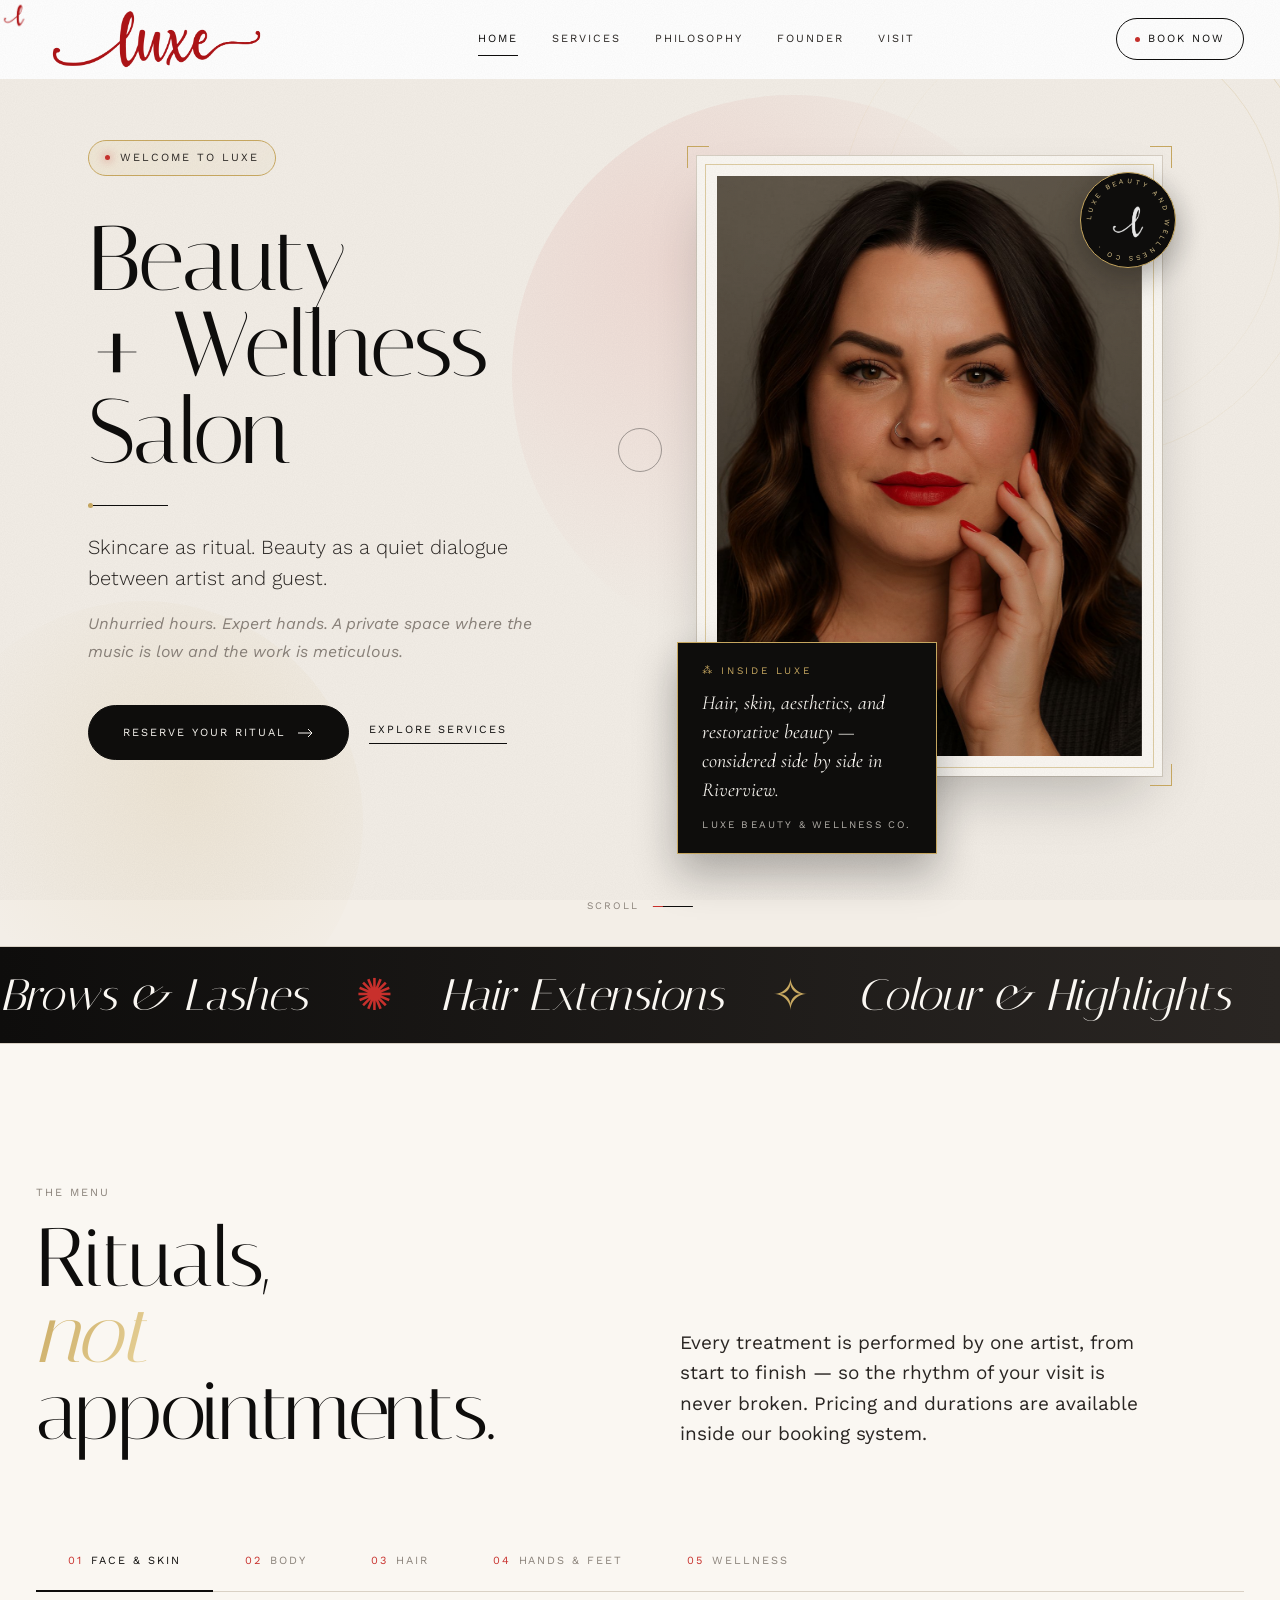
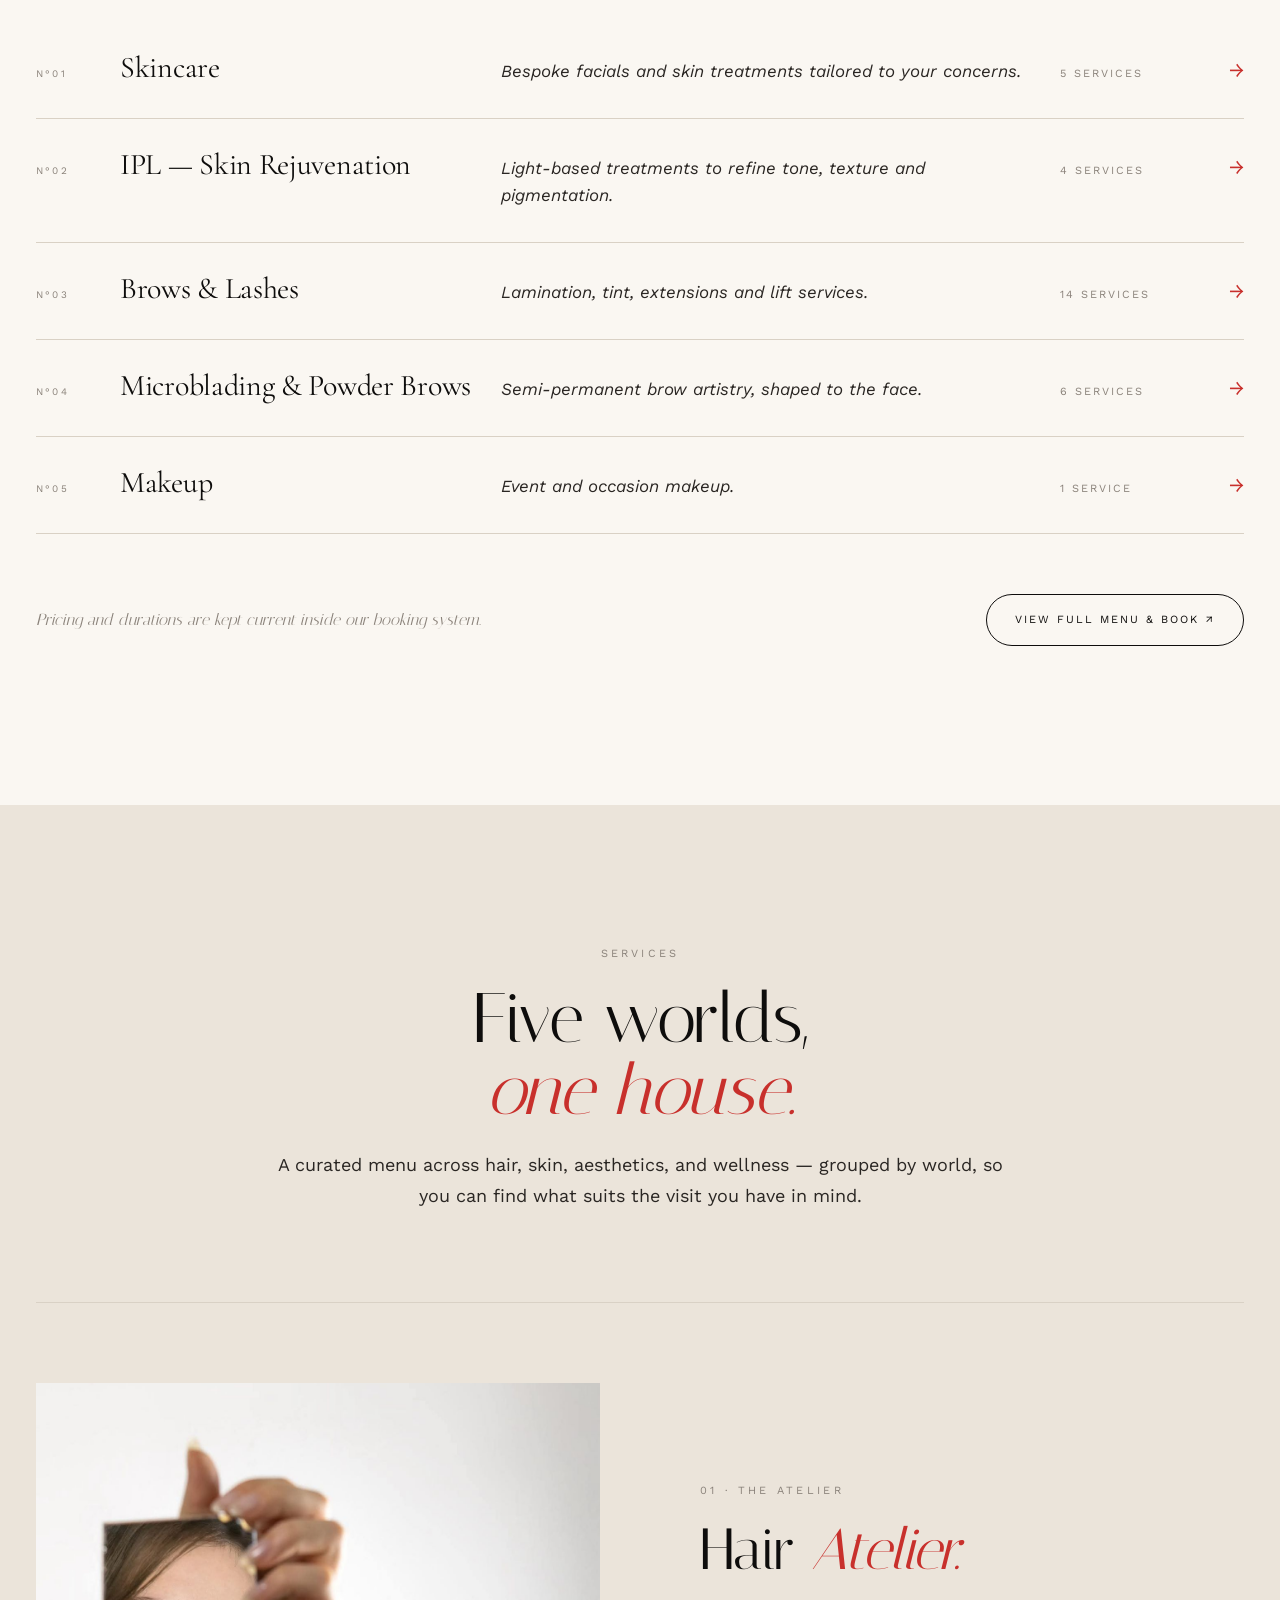
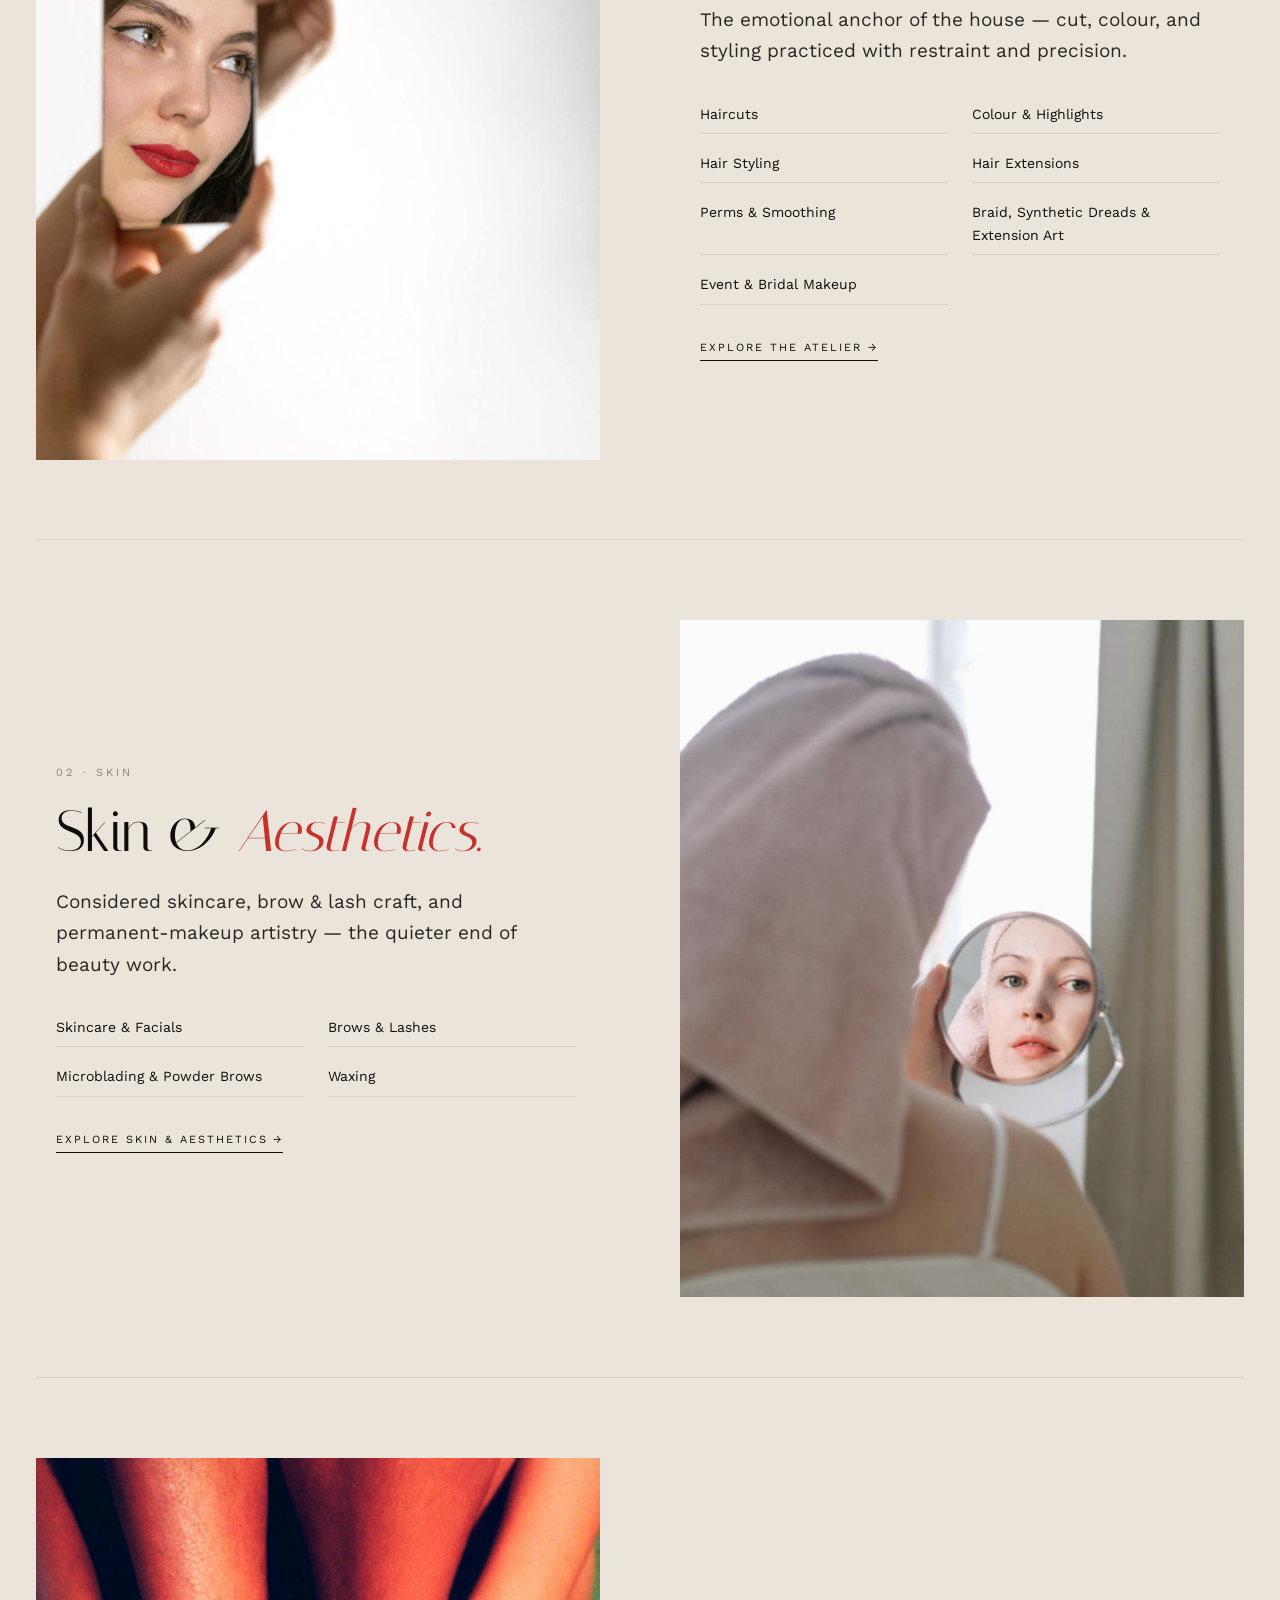
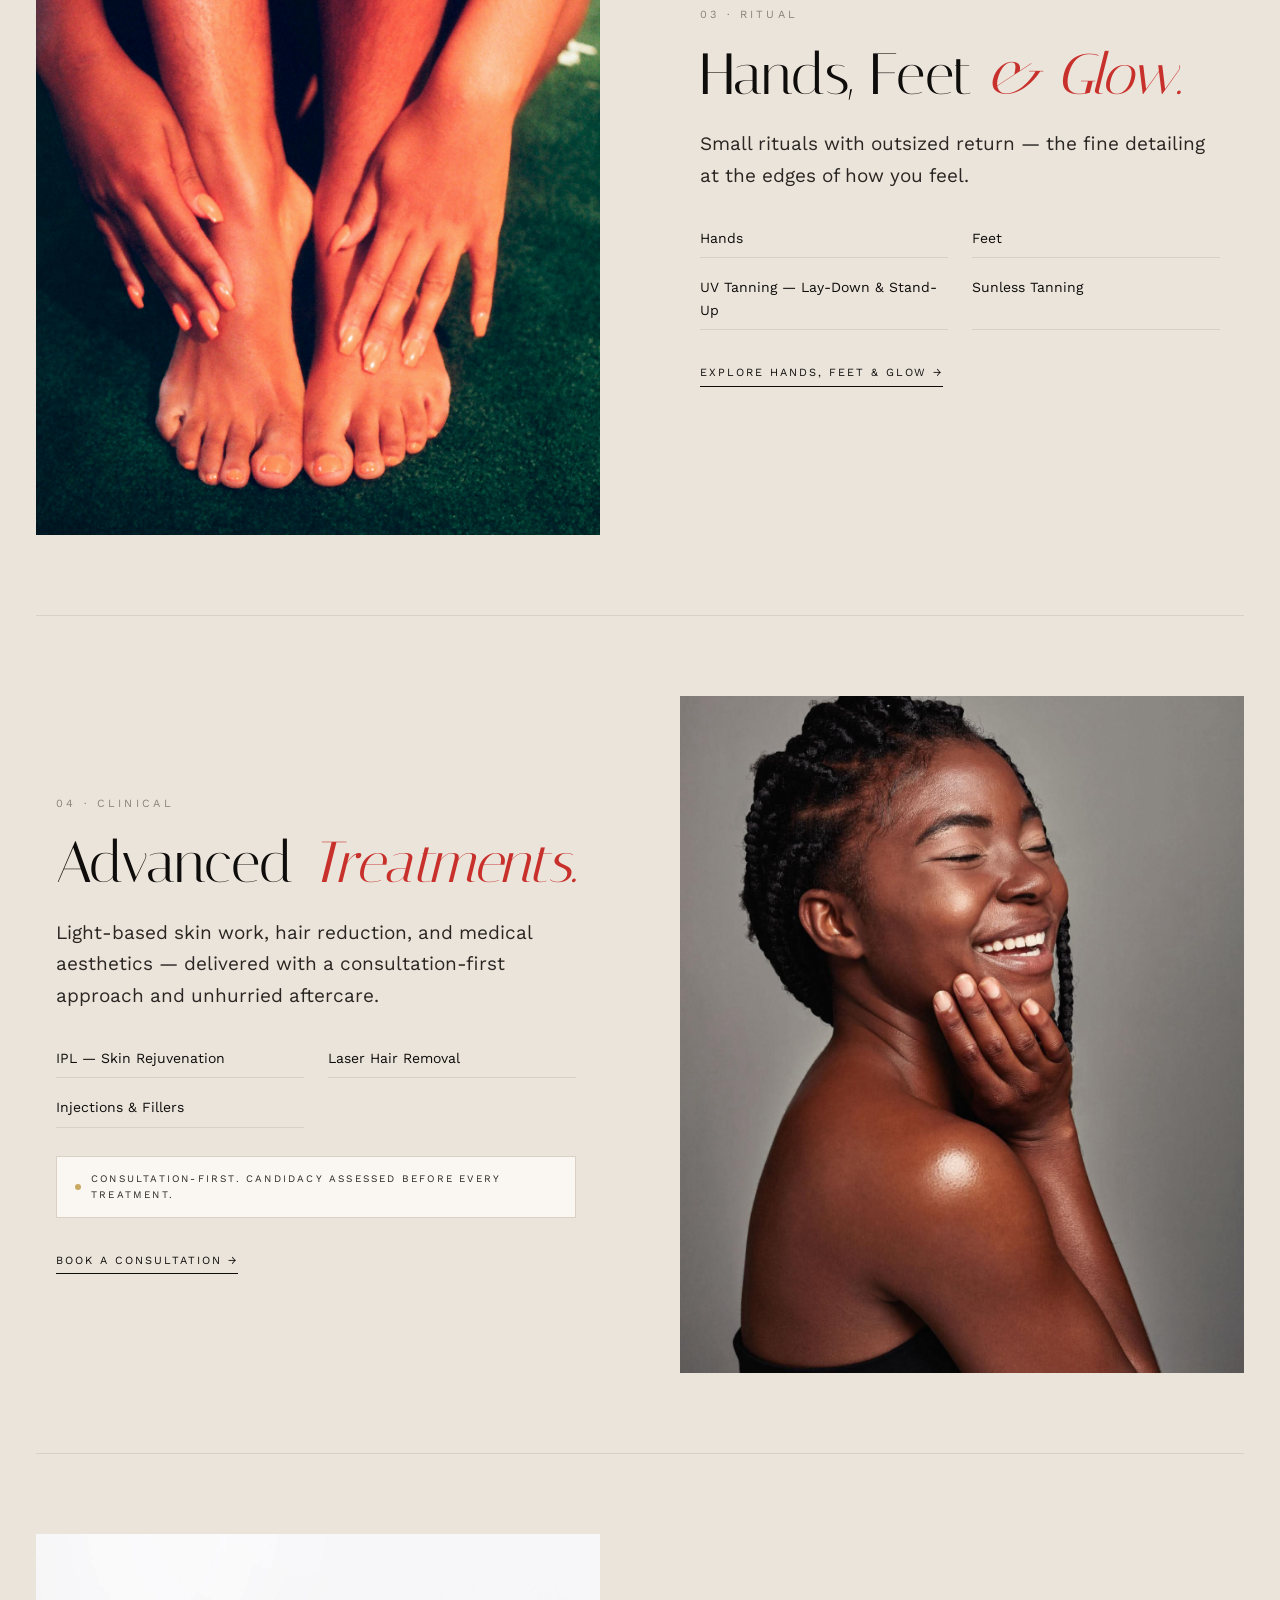
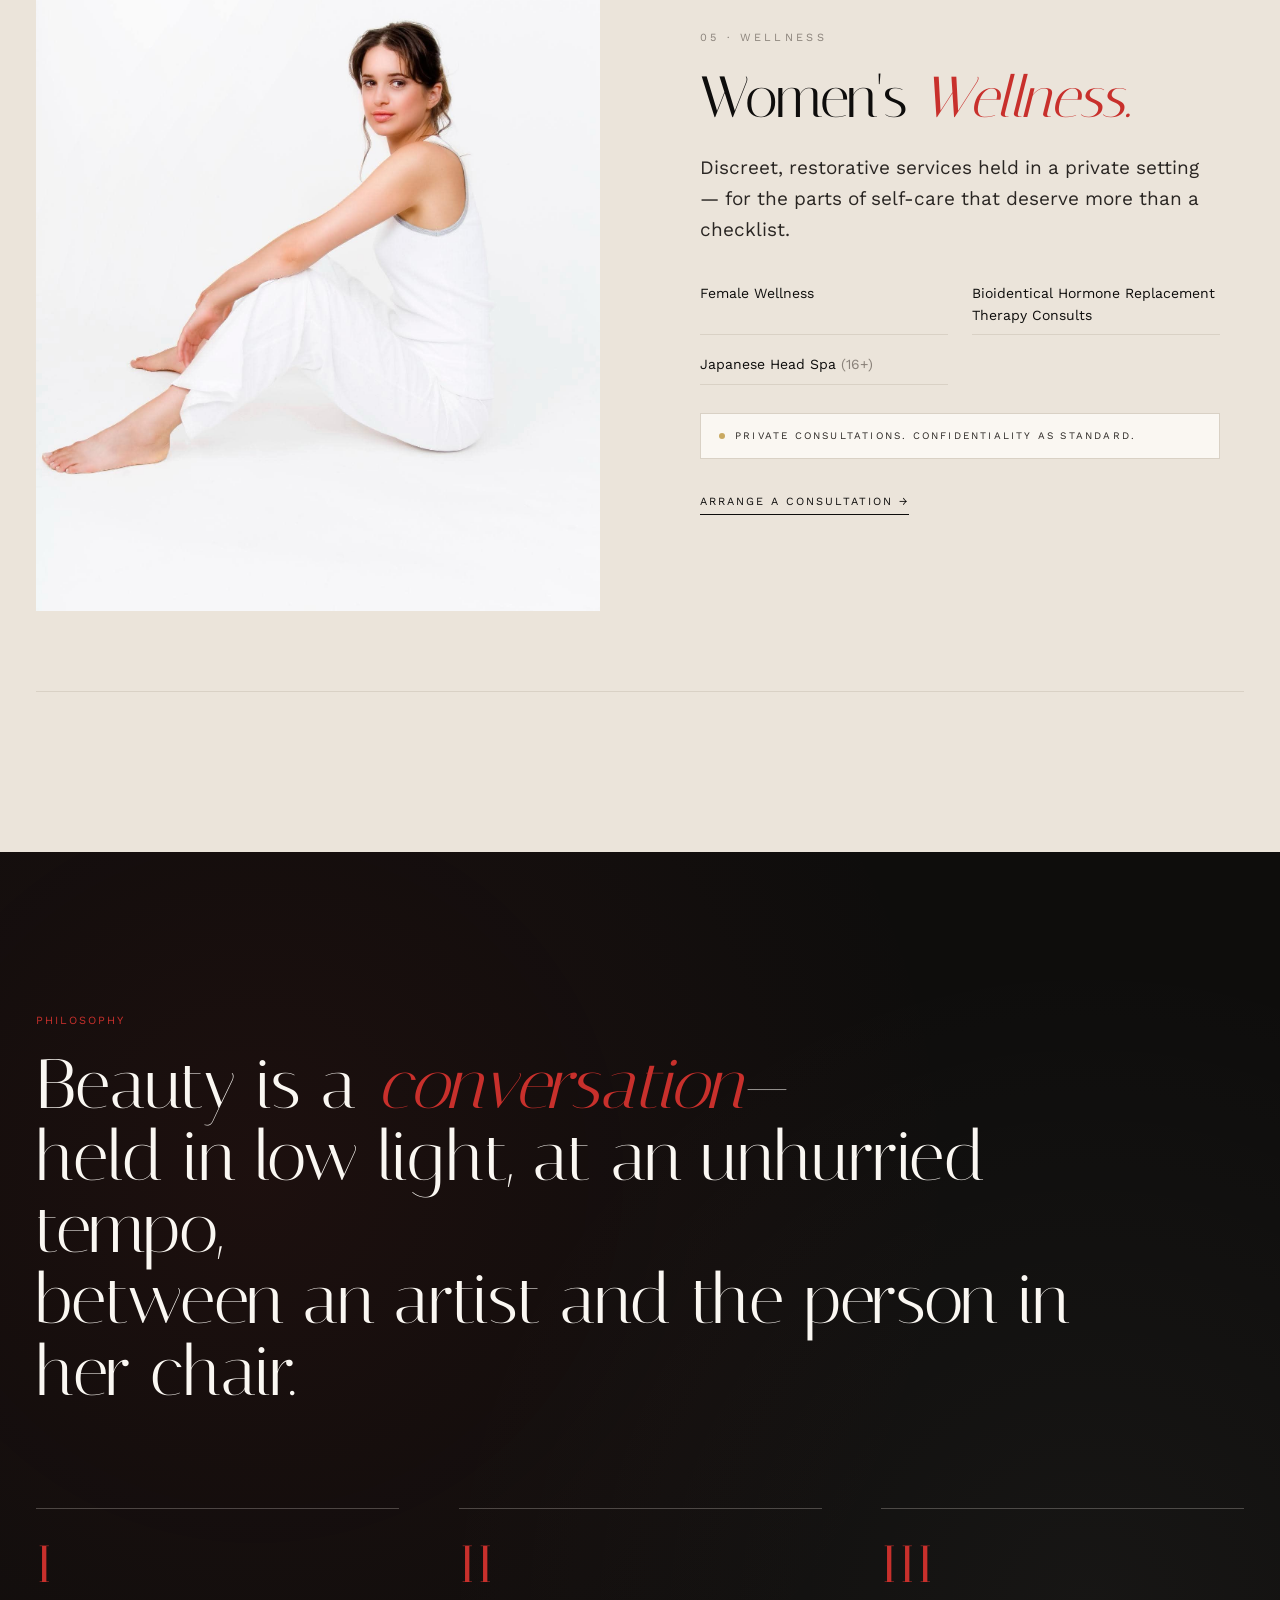
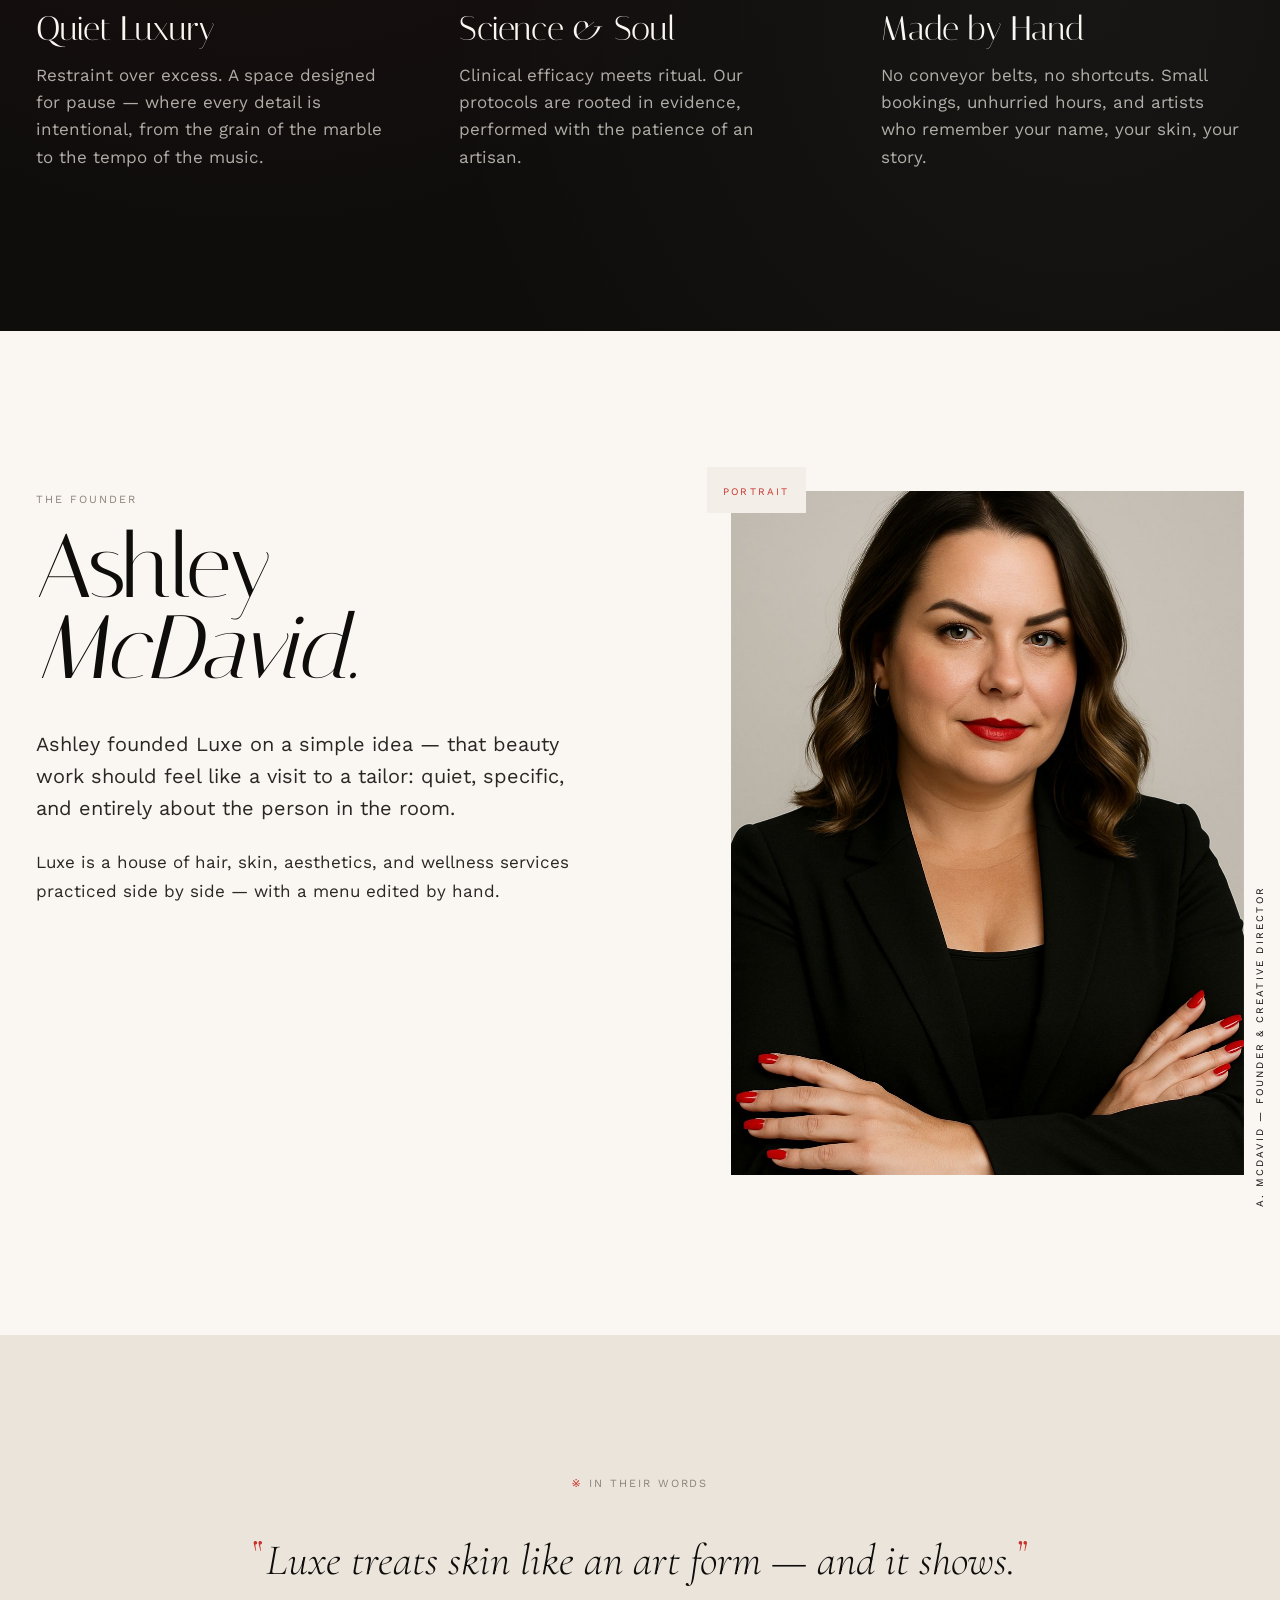
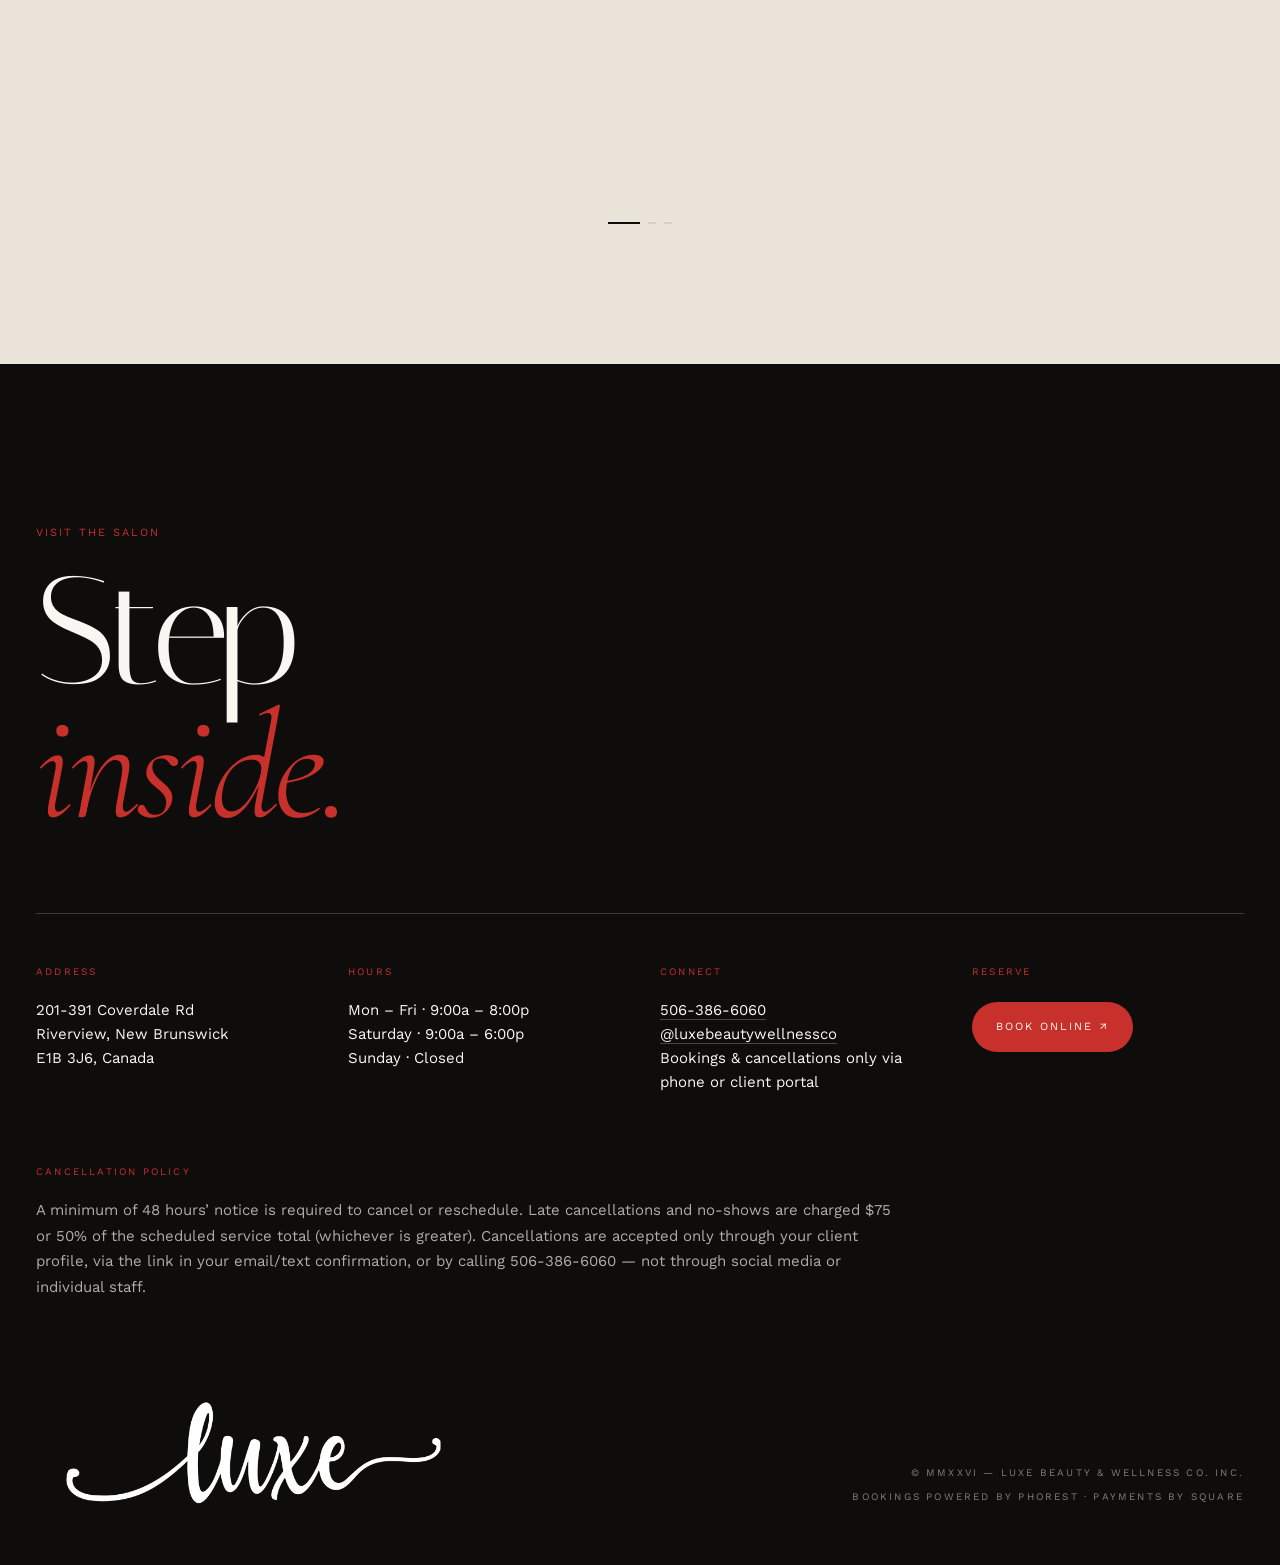
==== index.html @ 143dbd24 "Initial commit: Luxe Beauty & Wellness Co. — static v1 + v2" ====
<!DOCTYPE html>
<html lang="en">
<head>
<meta charset="UTF-8" />
<meta name="viewport" content="width=device-width, initial-scale=1.0" />
<title>Luxe Beauty & Wellness Co. — Riverview, NB</title>
<meta name="description" content="Luxe Beauty & Wellness Co. — a beauty and wellness salon in Riverview, New Brunswick. Skincare, lashes, hair, laser, Japanese head spa and more.">

<link rel="preconnect" href="https://fonts.googleapis.com">
<link rel="preconnect" href="https://fonts.gstatic.com" crossorigin>
<link rel="stylesheet" href="https://fonts.googleapis.com/css2?family=Italiana&family=Cormorant+Garamond:ital,wght@0,300;0,400;0,500;1,400&family=Work+Sans:wght@300;400;500&display=swap">

<link rel="stylesheet" href="styles.css">
</head>
<body>

<!-- ============ HEADER ============ -->
<header id="site-header">
  <a href="#home" class="logo-link" data-nav="home">
    <img src="assets/logo-without-slogan.png" alt="Luxe Beauty & Wellness Co.">
  </a>
  <nav class="desktop-nav" aria-label="Primary">
    <a href="#home"       class="mono nav-link" data-nav="home">Home</a>
    <a href="#services"   class="mono nav-link" data-nav="services">Services</a>
    <a href="#philosophy" class="mono nav-link" data-nav="philosophy">Philosophy</a>
    <a href="#founder"    class="mono nav-link" data-nav="founder">Founder</a>
    <a href="#contact"    class="mono nav-link" data-nav="contact">Visit</a>
  </nav>
  <a href="https://www.phorest.com/salon/luxebeautywellnessco" target="_blank" rel="noreferrer" class="mono btn-book">
    <span class="dot"></span> Book now
  </a>
  <button class="mobile-nav-toggle" aria-label="Open menu" aria-expanded="false">
    <span></span><span></span><span></span>
  </button>
</header>

<main>

  <!-- ============ HERO ============ -->
  <section id="home" class="hero">
    <div class="hero-ambient" aria-hidden="true">
      <div class="hero-blob hero-blob-red" data-parallax="1"></div>
      <div class="hero-blob hero-blob-gold" data-parallax="2"></div>
      <svg class="hero-rings" viewBox="0 0 520 520">
        <defs>
          <linearGradient id="goldline" x1="0" y1="0" x2="1" y2="1">
            <stop offset="0" stop-color="#E3CC91" stop-opacity="0"/>
            <stop offset="0.5" stop-color="#C9A961" stop-opacity="1"/>
            <stop offset="1" stop-color="#C9A961" stop-opacity="0"/>
          </linearGradient>
        </defs>
        <circle cx="260" cy="260" r="240" fill="none" stroke="url(#goldline)" stroke-width="0.7" class="ring ring-slow"/>
        <circle cx="260" cy="260" r="200" fill="none" stroke="url(#goldline)" stroke-width="0.5" class="ring ring-rev"/>
      </svg>
    </div>

    <div class="hero-left reveal">
      <div class="mono hero-pill">
        <span class="pulse-dot"></span> Welcome to Luxe
      </div>

      <h1 class="display hero-headline">
        <span>Beauty</span>
        <span>+ Wellness</span>
        <span>Salon</span>
      </h1>

      <div class="hero-rule"><span></span></div>

      <p class="hero-lede">
        Skincare as ritual. Beauty as a quiet dialogue between artist and guest.
      </p>
      <p class="hero-sub">
        Unhurried hours. Expert hands. A private space where the music is low and the work is meticulous.
      </p>

      <div class="hero-ctas">
        <a href="https://www.phorest.com/salon/luxebeautywellnessco" target="_blank" rel="noreferrer" class="mono btn-primary hoverable">
          Reserve your ritual
          <svg width="16" height="10" viewBox="0 0 16 10"><path d="M0,5 L14,5 M10,1 L14,5 L10,9" fill="none" stroke="currentColor" stroke-width="1"/></svg>
        </a>
        <a href="#services" class="mono link-underline" data-nav="services">Explore services</a>
      </div>
    </div>

    <div class="hero-right" data-parallax="3">
      <div class="portrait-float">
        <div class="portrait-frame">
          <div class="portrait-inner-border"></div>
          <div class="portrait-image-wrap">
            <img src="assets/founder-cream.jpg" alt="Luxe atelier">
          </div>
        </div>
        <span class="corner tl"></span>
        <span class="corner tr"></span>
        <span class="corner bl"></span>
        <span class="corner br"></span>
      </div>

      <div class="stamp">
        <svg viewBox="0 0 124 124" class="stamp-svg">
          <defs><path id="circ" d="M 62,62 m -48,0 a 48,48 0 1,1 96,0 a 48,48 0 1,1 -96,0"/></defs>
          <text font-size="9" fill="#E3CC91" font-family="Work Sans" letter-spacing="4">
            <textPath href="#circ">LUXE BEAUTY AND WELLNESS CO · </textPath>
          </text>
        </svg>
        <div class="stamp-center">
          <img src="assets/Iconography-1.png" alt="" class="stamp-icon">
        </div>
      </div>

      <aside class="quote-card">
        <div class="mono mono-sm quote-label">⁂ INSIDE LUXE</div>
        <div class="quote-body">Hair, skin, aesthetics, and restorative beauty — considered side by side in Riverview.</div>
        <div class="mono mono-sm quote-by">LUXE BEAUTY &amp; WELLNESS CO.</div>
      </aside>
    </div>

    <div class="hero-meta-left mono mono-sm">
      <span class="muted">SCROLL</span>
      <span class="slide-rail"><span class="slide-rail-inner"></span></span>
    </div>
  </section>

  <!-- ============ MARQUEE ============ -->
  <div class="marquee">
    <div class="marquee-track">
      <!-- repeated 3x for seamless loop -->
      <span class="m-item">Brows &amp; Lashes</span><span class="m-sep red">✺</span>
      <span class="m-item">Hair Extensions</span><span class="m-sep gold">✧</span>
      <span class="m-item">Colour &amp; Highlights</span><span class="m-sep red">✺</span>
      <span class="m-item">Laser Hair Removal</span><span class="m-sep gold">✧</span>
      <span class="m-item">Japanese Head Spa</span><span class="m-sep red">✺</span>
      <span class="m-item">IPL Skin Rejuvenation</span><span class="m-sep gold">✧</span>
      <span class="m-item">Microblading</span><span class="m-sep red">✺</span>
      <span class="m-item">Injections &amp; Fillers</span><span class="m-sep gold">✧</span>
      <span class="m-item">Skincare</span><span class="m-sep red">✺</span>
      <span class="m-item">Waxing</span><span class="m-sep gold">✧</span>

      <span class="m-item">Brows &amp; Lashes</span><span class="m-sep red">✺</span>
      <span class="m-item">Hair Extensions</span><span class="m-sep gold">✧</span>
      <span class="m-item">Colour &amp; Highlights</span><span class="m-sep red">✺</span>
      <span class="m-item">Laser Hair Removal</span><span class="m-sep gold">✧</span>
      <span class="m-item">Japanese Head Spa</span><span class="m-sep red">✺</span>
      <span class="m-item">IPL Skin Rejuvenation</span><span class="m-sep gold">✧</span>
      <span class="m-item">Microblading</span><span class="m-sep red">✺</span>
      <span class="m-item">Injections &amp; Fillers</span><span class="m-sep gold">✧</span>
      <span class="m-item">Skincare</span><span class="m-sep red">✺</span>
      <span class="m-item">Waxing</span><span class="m-sep gold">✧</span>

      <span class="m-item">Brows &amp; Lashes</span><span class="m-sep red">✺</span>
      <span class="m-item">Hair Extensions</span><span class="m-sep gold">✧</span>
      <span class="m-item">Colour &amp; Highlights</span><span class="m-sep red">✺</span>
      <span class="m-item">Laser Hair Removal</span><span class="m-sep gold">✧</span>
      <span class="m-item">Japanese Head Spa</span><span class="m-sep red">✺</span>
      <span class="m-item">IPL Skin Rejuvenation</span><span class="m-sep gold">✧</span>
      <span class="m-item">Microblading</span><span class="m-sep red">✺</span>
      <span class="m-item">Injections &amp; Fillers</span><span class="m-sep gold">✧</span>
      <span class="m-item">Skincare</span><span class="m-sep red">✺</span>
      <span class="m-item">Waxing</span><span class="m-sep gold">✧</span>
    </div>
  </div>

  <!-- ============ SERVICES ============ -->
  <section id="services" class="services">
    <div class="wrap">
      <div class="services-head">
        <div class="reveal">
          <div class="mono muted mb">The Menu</div>
          <h2 class="display services-title">
            Rituals,<br>
            <span class="italic gold-shimmer">not</span> appointments.
          </h2>
        </div>
        <p class="services-intro reveal">
          Every treatment is performed by one artist, from start to finish — so the rhythm of your visit is never broken. Pricing and durations are available inside our booking system.
        </p>
      </div>

      <div class="tabs" role="tablist">
        <button class="tab mono active" role="tab" data-tab="face"><span class="tab-n">01</span>Face &amp; Skin</button>
        <button class="tab mono"        role="tab" data-tab="body"><span class="tab-n">02</span>Body</button>
        <button class="tab mono"        role="tab" data-tab="hair"><span class="tab-n">03</span>Hair</button>
        <button class="tab mono"        role="tab" data-tab="handsfeet"><span class="tab-n">04</span>Hands &amp; Feet</button>
        <button class="tab mono"        role="tab" data-tab="wellness"><span class="tab-n">05</span>Wellness</button>
      </div>

      <div class="tab-panels">
        <div class="tab-panel active" data-panel="face">
          <a class="service-row" href="https://www.phorest.com/salon/luxebeautywellnessco" target="_blank" rel="noreferrer">
            <span class="mono mono-sm muted s-n">N°01</span>
            <span class="display s-name">Skincare</span>
            <span class="s-note">Bespoke facials and skin treatments tailored to your concerns.</span>
            <span class="mono s-count">5 services</span>
            <span class="s-arrow">→</span>
          </a>
          <a class="service-row" href="https://www.phorest.com/salon/luxebeautywellnessco" target="_blank" rel="noreferrer">
            <span class="mono mono-sm muted s-n">N°02</span>
            <span class="display s-name">IPL — Skin Rejuvenation</span>
            <span class="s-note">Light-based treatments to refine tone, texture and pigmentation.</span>
            <span class="mono s-count">4 services</span>
            <span class="s-arrow">→</span>
          </a>
          <a class="service-row" href="https://www.phorest.com/salon/luxebeautywellnessco" target="_blank" rel="noreferrer">
            <span class="mono mono-sm muted s-n">N°03</span>
            <span class="display s-name">Brows &amp; Lashes</span>
            <span class="s-note">Lamination, tint, extensions and lift services.</span>
            <span class="mono s-count">14 services</span>
            <span class="s-arrow">→</span>
          </a>
          <a class="service-row" href="https://www.phorest.com/salon/luxebeautywellnessco" target="_blank" rel="noreferrer">
            <span class="mono mono-sm muted s-n">N°04</span>
            <span class="display s-name">Microblading &amp; Powder Brows</span>
            <span class="s-note">Semi-permanent brow artistry, shaped to the face.</span>
            <span class="mono s-count">6 services</span>
            <span class="s-arrow">→</span>
          </a>
          <a class="service-row" href="https://www.phorest.com/salon/luxebeautywellnessco" target="_blank" rel="noreferrer">
            <span class="mono mono-sm muted s-n">N°05</span>
            <span class="display s-name">Makeup</span>
            <span class="s-note">Event and occasion makeup.</span>
            <span class="mono s-count">1 service</span>
            <span class="s-arrow">→</span>
          </a>
        </div>

        <div class="tab-panel" data-panel="body">
          <a class="service-row" href="https://www.phorest.com/salon/luxebeautywellnessco" target="_blank" rel="noreferrer">
            <span class="mono mono-sm muted s-n">N°01</span>
            <span class="display s-name">Laser Hair Removal</span>
            <span class="s-note">Targeted, progressive hair reduction across the body.</span>
            <span class="mono s-count">22 services</span>
            <span class="s-arrow">→</span>
          </a>
          <a class="service-row" href="https://www.phorest.com/salon/luxebeautywellnessco" target="_blank" rel="noreferrer">
            <span class="mono mono-sm muted s-n">N°02</span>
            <span class="display s-name">Waxing</span>
            <span class="s-note">Precision waxing for face and body.</span>
            <span class="mono s-count">17 services</span>
            <span class="s-arrow">→</span>
          </a>
          <a class="service-row" href="https://www.phorest.com/salon/luxebeautywellnessco" target="_blank" rel="noreferrer">
            <span class="mono mono-sm muted s-n">N°03</span>
            <span class="display s-name">Japanese Head Spa</span>
            <span class="s-note">Ritual scalp and hair therapy. Ages 16 and up.</span>
            <span class="mono s-count">4 services</span>
            <span class="s-arrow">→</span>
          </a>
          <a class="service-row" href="https://www.phorest.com/salon/luxebeautywellnessco" target="_blank" rel="noreferrer">
            <span class="mono mono-sm muted s-n">N°04</span>
            <span class="display s-name">Injections &amp; Fillers</span>
            <span class="s-note">Medical aesthetic treatments.</span>
            <span class="mono s-count">2 services</span>
            <span class="s-arrow">→</span>
          </a>
        </div>

        <div class="tab-panel" data-panel="hair">
          <a class="service-row" href="https://www.phorest.com/salon/luxebeautywellnessco" target="_blank" rel="noreferrer">
            <span class="mono mono-sm muted s-n">N°01</span>
            <span class="display s-name">Haircuts</span>
            <span class="s-note">Cuts considered to the shape of your face and hair type.</span>
            <span class="mono s-count">3 services</span>
            <span class="s-arrow">→</span>
          </a>
          <a class="service-row" href="https://www.phorest.com/salon/luxebeautywellnessco" target="_blank" rel="noreferrer">
            <span class="mono mono-sm muted s-n">N°02</span>
            <span class="display s-name">Colour &amp; Highlights</span>
            <span class="s-note">Single process, dimensional colour, balayage and beyond.</span>
            <span class="mono s-count">16 services</span>
            <span class="s-arrow">→</span>
          </a>
          <a class="service-row" href="https://www.phorest.com/salon/luxebeautywellnessco" target="_blank" rel="noreferrer">
            <span class="mono mono-sm muted s-n">N°03</span>
            <span class="display s-name">Hair Styling</span>
            <span class="s-note">Blowouts and occasion styling.</span>
            <span class="mono s-count">3 services</span>
            <span class="s-arrow">→</span>
          </a>
          <a class="service-row" href="https://www.phorest.com/salon/luxebeautywellnessco" target="_blank" rel="noreferrer">
            <span class="mono mono-sm muted s-n">N°04</span>
            <span class="display s-name">Hair Extensions</span>
            <span class="s-note">Application and maintenance of premium extensions.</span>
            <span class="mono s-count">14 services</span>
            <span class="s-arrow">→</span>
          </a>
          <a class="service-row" href="https://www.phorest.com/salon/luxebeautywellnessco" target="_blank" rel="noreferrer">
            <span class="mono mono-sm muted s-n">N°05</span>
            <span class="display s-name">Perms &amp; Smoothing Treatments</span>
            <span class="s-note">Texture and smoothing services.</span>
            <span class="mono s-count">8 services</span>
            <span class="s-arrow">→</span>
          </a>
          <a class="service-row" href="https://www.phorest.com/salon/luxebeautywellnessco" target="_blank" rel="noreferrer">
            <span class="mono mono-sm muted s-n">N°06</span>
            <span class="display s-name">Braid, Synthetic Dreads &amp; Extension Art</span>
            <span class="s-note">Protective, decorative and specialty braid work.</span>
            <span class="mono s-count">8 services</span>
            <span class="s-arrow">→</span>
          </a>
        </div>

        <div class="tab-panel" data-panel="handsfeet">
          <a class="service-row" href="https://www.phorest.com/salon/luxebeautywellnessco" target="_blank" rel="noreferrer">
            <span class="mono mono-sm muted s-n">N°01</span>
            <span class="display s-name">Hands</span>
            <span class="s-note">Manicures and hand care services.</span>
            <span class="mono s-count">8 services</span>
            <span class="s-arrow">→</span>
          </a>
          <a class="service-row" href="https://www.phorest.com/salon/luxebeautywellnessco" target="_blank" rel="noreferrer">
            <span class="mono mono-sm muted s-n">N°02</span>
            <span class="display s-name">Feet</span>
            <span class="s-note">Pedicures and foot care services.</span>
            <span class="mono s-count">3 services</span>
            <span class="s-arrow">→</span>
          </a>
        </div>

        <div class="tab-panel" data-panel="wellness">
          <a class="service-row" href="https://www.phorest.com/salon/luxebeautywellnessco" target="_blank" rel="noreferrer">
            <span class="mono mono-sm muted s-n">N°01</span>
            <span class="display s-name">Female Wellness</span>
            <span class="s-note">Specialty women’s wellness services.</span>
            <span class="mono s-count">2 services</span>
            <span class="s-arrow">→</span>
          </a>
          <a class="service-row" href="https://www.phorest.com/salon/luxebeautywellnessco" target="_blank" rel="noreferrer">
            <span class="mono mono-sm muted s-n">N°02</span>
            <span class="display s-name">Bioidentical Hormone Replacement Therapy Consults</span>
            <span class="s-note">Consultations for BHRT.</span>
            <span class="mono s-count">1 service</span>
            <span class="s-arrow">→</span>
          </a>
          <a class="service-row" href="https://www.phorest.com/salon/luxebeautywellnessco" target="_blank" rel="noreferrer">
            <span class="mono mono-sm muted s-n">N°03</span>
            <span class="display s-name">UV &amp; Sunless Tanning</span>
            <span class="s-note">Stand-up, lay-down and sunless tanning options.</span>
            <span class="mono s-count">3 services</span>
            <span class="s-arrow">→</span>
          </a>
        </div>
      </div>

      <div class="services-foot reveal">
        <p class="muted italic">Pricing and durations are kept current inside our booking system.</p>
        <a href="https://www.phorest.com/salon/luxebeautywellnessco" target="_blank" rel="noreferrer" class="mono btn-outline">View full menu &amp; book ↗</a>
      </div>
    </div>
  </section>

  <!-- ============ SERVICE WORLDS ============ -->
  <section id="worlds" class="worlds">
    <div class="wrap">
      <header class="worlds-head">
        <div class="mono muted reveal">Services</div>
        <h2 class="display worlds-title reveal">
          Five worlds,<br><span class="italic">one house.</span>
        </h2>
        <p class="worlds-intro reveal">
          A curated menu across hair, skin, aesthetics, and wellness — grouped by world, so you can find what suits the visit you have in mind.
        </p>
      </header>

      <article class="world reveal">
        <div class="world-media">
          <img src="assets/model-mirror.jpg" alt="">
        </div>
        <div class="world-text">
          <div class="mono world-n">01 · The Atelier</div>
          <h3 class="display world-name">Hair <span class="italic">Atelier.</span></h3>
          <p class="world-lede">
            The emotional anchor of the house — cut, colour, and styling practiced with restraint and precision.
          </p>
          <ul class="world-list">
            <li>Haircuts</li>
            <li>Colour &amp; Highlights</li>
            <li>Hair Styling</li>
            <li>Hair Extensions</li>
            <li>Perms &amp; Smoothing</li>
            <li>Braid, Synthetic Dreads &amp; Extension Art</li>
            <li>Event &amp; Bridal Makeup</li>
          </ul>
          <a href="https://www.phorest.com/salon/luxebeautywellnessco" target="_blank" rel="noreferrer" class="mono world-link">Explore the Atelier →</a>
        </div>
      </article>

      <article class="world world-rev reveal">
        <div class="world-media">
          <img src="assets/model-skincare.jpg" alt="">
        </div>
        <div class="world-text">
          <div class="mono world-n">02 · Skin</div>
          <h3 class="display world-name">Skin &amp; <span class="italic">Aesthetics.</span></h3>
          <p class="world-lede">
            Considered skincare, brow &amp; lash craft, and permanent-makeup artistry — the quieter end of beauty work.
          </p>
          <ul class="world-list">
            <li>Skincare &amp; Facials</li>
            <li>Brows &amp; Lashes</li>
            <li>Microblading &amp; Powder Brows</li>
            <li>Waxing</li>
          </ul>
          <a href="https://www.phorest.com/salon/luxebeautywellnessco" target="_blank" rel="noreferrer" class="mono world-link">Explore Skin &amp; Aesthetics →</a>
        </div>
      </article>

      <article class="world reveal">
        <div class="world-media">
          <img src="assets/hands-feet.jpg" alt="">
        </div>
        <div class="world-text">
          <div class="mono world-n">03 · Ritual</div>
          <h3 class="display world-name">Hands, Feet <span class="italic">&amp; Glow.</span></h3>
          <p class="world-lede">
            Small rituals with outsized return — the fine detailing at the edges of how you feel.
          </p>
          <ul class="world-list">
            <li>Hands</li>
            <li>Feet</li>
            <li>UV Tanning — Lay-Down &amp; Stand-Up</li>
            <li>Sunless Tanning</li>
          </ul>
          <a href="https://www.phorest.com/salon/luxebeautywellnessco" target="_blank" rel="noreferrer" class="mono world-link">Explore Hands, Feet &amp; Glow →</a>
        </div>
      </article>

      <article class="world world-rev reveal">
        <div class="world-media">
          <img src="assets/model-smile.jpg" alt="">
        </div>
        <div class="world-text">
          <div class="mono world-n">04 · Clinical</div>
          <h3 class="display world-name">Advanced <span class="italic">Treatments.</span></h3>
          <p class="world-lede">
            Light-based skin work, hair reduction, and medical aesthetics — delivered with a consultation-first approach and unhurried aftercare.
          </p>
          <ul class="world-list">
            <li>IPL — Skin Rejuvenation</li>
            <li>Laser Hair Removal</li>
            <li>Injections &amp; Fillers</li>
          </ul>
          <div class="world-trust mono mono-sm">
            <span class="pip"></span> Consultation-first. Candidacy assessed before every treatment.
          </div>
          <a href="https://www.phorest.com/salon/luxebeautywellnessco" target="_blank" rel="noreferrer" class="mono world-link">Book a consultation →</a>
        </div>
      </article>

      <article class="world reveal">
        <div class="world-media">
          <img src="assets/model-seated.jpg" alt="">
        </div>
        <div class="world-text">
          <div class="mono world-n">05 · Wellness</div>
          <h3 class="display world-name">Women's <span class="italic">Wellness.</span></h3>
          <p class="world-lede">
            Discreet, restorative services held in a private setting — for the parts of self-care that deserve more than a checklist.
          </p>
          <ul class="world-list">
            <li>Female Wellness</li>
            <li>Bioidentical Hormone Replacement Therapy Consults</li>
            <li>Japanese Head Spa <span class="muted">(16+)</span></li>
          </ul>
          <div class="world-trust mono mono-sm">
            <span class="pip"></span> Private consultations. Confidentiality as standard.
          </div>
          <a href="https://www.phorest.com/salon/luxebeautywellnessco" target="_blank" rel="noreferrer" class="mono world-link">Arrange a consultation →</a>
        </div>
      </article>
    </div>
  </section>

  <!-- ============ PHILOSOPHY ============ -->
  <section id="philosophy" class="philosophy">
    <div class="philosophy-bg" aria-hidden="true"></div>
    <div class="wrap">
      <div class="mono philosophy-kicker reveal">Philosophy</div>
      <h2 class="display philosophy-title reveal">
        Beauty is a <em>conversation</em>—<br>
        held in low light, at an unhurried tempo,<br>
        between an artist and the person in her chair.
      </h2>

      <div class="phil-grid">
        <div class="phil-card reveal">
          <div class="display phil-n">I</div>
          <div class="display phil-t">Quiet Luxury</div>
          <p class="phil-d">Restraint over excess. A space designed for pause — where every detail is intentional, from the grain of the marble to the tempo of the music.</p>
        </div>
        <div class="phil-card reveal">
          <div class="display phil-n">II</div>
          <div class="display phil-t">Science &amp; Soul</div>
          <p class="phil-d">Clinical efficacy meets ritual. Our protocols are rooted in evidence, performed with the patience of an artisan.</p>
        </div>
        <div class="phil-card reveal">
          <div class="display phil-n">III</div>
          <div class="display phil-t">Made by Hand</div>
          <p class="phil-d">No conveyor belts, no shortcuts. Small bookings, unhurried hours, and artists who remember your name, your skin, your story.</p>
        </div>
      </div>
    </div>
  </section>

  <!-- ============ FOUNDER ============ -->
  <section id="founder" class="founder">
    <div class="wrap">
      <div class="fd-grid">
        <div class="fd-text">
          <div class="mono muted mb reveal">The Founder</div>
          <h2 class="display fd-title reveal">
            Ashley<br><span class="italic">McDavid.</span>
          </h2>
          <p class="fd-lede reveal">
            Ashley founded Luxe on a simple idea — that beauty work should feel like a visit to a tailor: quiet, specific, and entirely about the person in the room.
          </p>
          <p class="fd-sub reveal">
            Luxe is a house of hair, skin, aesthetics, and wellness services practiced side by side — with a menu edited by hand.
          </p>
        </div>

        <div class="fd-image reveal">
          <img src="assets/founder-black.jpg" alt="Ashley McDavid, Founder">
          <div class="fd-tag">
            <span class="mono mono-sm">PORTRAIT</span>
          </div>
          <div class="fd-vert mono mono-sm">A. MCDAVID — FOUNDER &amp; CREATIVE DIRECTOR</div>
        </div>
      </div>
    </div>
  </section>

  <!-- ============ TESTIMONIALS ============ -->
  <section class="testimonials">
    <div class="wrap-sm">
      <div class="mono muted t-kicker"><span class="red">※</span> In their words</div>
      <div class="t-stage">
        <div class="t-slide active">
          <div class="t-quote"><span class="t-mark">“</span>Luxe treats skin like an art form — and it shows.<span class="t-mark">”</span></div>
        </div>
        <div class="t-slide">
          <div class="t-quote"><span class="t-mark">“</span>The work is careful; the experience is cinematic.<span class="t-mark">”</span></div>
        </div>
        <div class="t-slide">
          <div class="t-quote"><span class="t-mark">“</span>Every visit feels considered — from the scent in the air to the timing of the ritual.<span class="t-mark">”</span></div>
        </div>
      </div>
      <div class="t-dots">
        <button class="t-dot active" data-idx="0" aria-label="Testimonial 1"></button>
        <button class="t-dot" data-idx="1" aria-label="Testimonial 2"></button>
        <button class="t-dot" data-idx="2" aria-label="Testimonial 3"></button>
      </div>
    </div>
  </section>


  <!-- ============ CONTACT ============ -->
  <section id="contact" class="contact">
    <div class="wrap">
      <div class="mono red contact-kicker reveal">Visit the Salon</div>
      <h2 class="display contact-title reveal">
        Step<br><span class="italic red">inside.</span>
      </h2>

      <div class="ft-grid">
        <div class="reveal">
          <div class="mono mono-sm red mb">ADDRESS</div>
          <address class="ft-body">
            201-391 Coverdale Rd<br>
            Riverview, New Brunswick<br>
            E1B 3J6, Canada
          </address>
        </div>
        <div class="reveal">
          <div class="mono mono-sm red mb">HOURS</div>
          <div class="ft-body">
            Mon – Fri · 9:00a – 8:00p<br>
            Saturday · 9:00a – 6:00p<br>
            Sunday · Closed
          </div>
        </div>
        <div class="reveal">
          <div class="mono mono-sm red mb">CONNECT</div>
          <div class="ft-body">
            <a href="tel:+15063866060">506-386-6060</a><br>
            <a href="https://instagram.com/luxebeautywellnessco" target="_blank" rel="noreferrer">@luxebeautywellnessco</a><br>
            Bookings &amp; cancellations only via phone or client portal
          </div>
        </div>
        <div class="reveal">
          <div class="mono mono-sm red mb">RESERVE</div>
          <a href="https://www.phorest.com/salon/luxebeautywellnessco" target="_blank" rel="noreferrer" class="mono btn-book-red">Book online ↗</a>
        </div>
      </div>

      <div class="ft-policy reveal">
        <div class="mono mono-sm red mb">CANCELLATION POLICY</div>
        <p>
          A minimum of 48 hours’ notice is required to cancel or reschedule. Late cancellations and no-shows are charged $75 or 50% of the scheduled service total (whichever is greater). Cancellations are accepted only through your client profile, via the link in your email/text confirmation, or by calling 506-386-6060 — not through social media or individual staff.
        </p>
      </div>

      <div class="ft-bottom">
        <div class="ft-mark"><img src="assets/logo-without-slogan.png" alt="Luxe Beauty & Wellness Co."></div>
        <div class="ft-fine mono mono-sm">
          <span>© MMXXVI — Luxe Beauty &amp; Wellness Co. Inc.</span>
          <span>Bookings powered by Phorest · Payments by Square</span>
        </div>
      </div>
    </div>
  </section>

</main>

<!-- Custom cursor -->
<div id="cursor-dot" aria-hidden="true"></div>
<div id="cursor-ring" aria-hidden="true"></div>

<script src="script.js" defer></script>
</body>
</html>
---- styles.css ----
/* ============================================================
   Luxe Beauty & Wellness Co. — stylesheet
   ============================================================ */

:root {
  --bone: #F3EEE7;
  --bone-2: #EBE4DA;
  --paper: #FAF7F2;
  --ink: #0E0D0C;
  --ink-2: #2A2623;
  --muted: #8A827A;
  --rule: #D9D1C5;
  --red: #C8302C;
  --red-deep: #9C201D;
  --gold: #C9A961;
  --gold-soft: #E3CC91;
  --silver: #B8B4AE;
}

* { box-sizing: border-box; margin: 0; padding: 0; }
html, body { background: var(--bone); color: var(--ink); -webkit-font-smoothing: antialiased; }
body {
  font-family: 'Work Sans', system-ui, sans-serif;
  font-weight: 400;
  font-size: 16px;
  line-height: 1.6;
  overflow-x: hidden;
}
a { color: inherit; text-decoration: none; }
img { display: block; max-width: 100%; }
button { font: inherit; border: none; background: none; cursor: pointer; color: inherit; }
::selection { background: var(--red); color: var(--paper); }

.mono {
  font-family: 'Work Sans', system-ui, sans-serif;
  font-weight: 400;
  letter-spacing: 0.18em;
  text-transform: uppercase;
  font-size: 11px;
}
.mono-sm { font-size: 10px; letter-spacing: 0.22em; }
.display {
  font-family: 'Italiana', 'Cormorant Garamond', serif;
  font-weight: 400;
  letter-spacing: -0.01em;
  line-height: 0.92;
}
.italic {
  font-style: italic;
  font-family: 'Italiana', serif;
  font-weight: 400;
}

/* helpers */
.muted   { color: var(--muted); }
.red     { color: var(--red); }
.mb      { margin-bottom: 18px; }
.mb-sm   { margin-bottom: 10px; }
.wrap    { max-width: 1440px; margin: 0 auto; }
.wrap-sm { max-width: 1100px; margin: 0 auto; text-align: center; }

/* grain */
body::before {
  content: '';
  position: fixed; inset: 0;
  pointer-events: none;
  z-index: 200;
  opacity: 0.035;
  mix-blend-mode: multiply;
  background-image: url("data:image/svg+xml;utf8,<svg xmlns='http://www.w3.org/2000/svg' width='220' height='220'><filter id='n'><feTurbulence type='fractalNoise' baseFrequency='0.9' numOctaves='2'/><feColorMatrix values='0 0 0 0 0 0 0 0 0 0 0 0 0 0 0 0 0 0 1 0'/></filter><rect width='100%' height='100%' filter='url(%23n)'/></svg>");
}

/* gold shimmer treatment on italic emphasis words */
.gold-shimmer {
  font-style: italic;
  font-family: 'Italiana', serif;
  font-weight: 400;
  background-image: linear-gradient(120deg, #C9A961, #E3CC91, #C9A961);
  background-size: 200% 100%;
  -webkit-background-clip: text;
  background-clip: text;
  color: transparent;
  animation: shimmer 6s ease-in-out infinite;
}

/* reveal-on-scroll primitive */
.reveal {
  opacity: 0;
  transform: translateY(24px);
  transition: opacity 1.1s cubic-bezier(.2,.7,.2,1), transform 1.1s cubic-bezier(.2,.7,.2,1);
  will-change: opacity, transform;
}
.reveal.shown { opacity: 1; transform: translateY(0); }

/* ============ HEADER ============ */
#site-header {
  position: fixed;
  top: 0; left: 0; right: 0;
  z-index: 100;
  padding: 10px 36px;
  display: flex;
  align-items: center;
  justify-content: space-between;
  background: #ffffff;
  border-bottom: 1px solid transparent;
  transition: all .5s cubic-bezier(.2,.7,.2,1);
}
#site-header.solid {
  padding: 6px 36px;
  border-bottom-color: var(--rule);
}
.logo-link { display: flex; align-items: center; gap: 10px; }
.logo-link img { height: 58px; width: auto; display: block; }

.desktop-nav { display: flex; gap: 34px; align-items: center; }
.nav-link {
  position: relative;
  color: var(--ink-2);
  transition: color .3s;
}
.nav-link.active { color: var(--ink); }
.nav-link.active::after {
  content: '';
  position: absolute;
  left: 0; right: 0;
  bottom: -8px;
  height: 1px;
  background: var(--ink);
}

.btn-book {
  border: 1px solid var(--ink);
  padding: 11px 18px;
  border-radius: 999px;
  display: inline-flex;
  align-items: center;
  gap: 8px;
  background: transparent;
  color: var(--ink);
  transition: all .3s;
}
.btn-book:hover { background: var(--ink); color: var(--paper); }
.btn-book .dot {
  width: 5px; height: 5px; border-radius: 50%;
  background: var(--red);
}

.mobile-nav-toggle {
  display: none;
  width: 32px; height: 26px;
  position: relative;
}
.mobile-nav-toggle span {
  position: absolute;
  left: 0; right: 0;
  height: 1.5px;
  background: var(--ink);
  transition: all .35s cubic-bezier(.2,.7,.2,1);
}
.mobile-nav-toggle span:nth-child(1) { top: 4px; }
.mobile-nav-toggle span:nth-child(2) { top: 12px; }
.mobile-nav-toggle span:nth-child(3) { top: 20px; }
.mobile-nav-toggle[aria-expanded="true"] span:nth-child(1) { top: 12px; transform: rotate(45deg); }
.mobile-nav-toggle[aria-expanded="true"] span:nth-child(2) { opacity: 0; }
.mobile-nav-toggle[aria-expanded="true"] span:nth-child(3) { top: 12px; transform: rotate(-45deg); }

/* ============ HERO ============ */
.hero {
  min-height: 100vh;
  position: relative;
  padding: 140px 88px 110px;
  display: grid;
  grid-template-columns: minmax(0,1.05fr) minmax(0,1fr);
  gap: 90px;
  align-items: start;
  overflow: hidden;
}
.hero-ambient { position: absolute; inset: 0; pointer-events: none; overflow: hidden; }
.hero-blob {
  position: absolute;
  border-radius: 50%;
  transition: transform 1.2s cubic-bezier(.2,.7,.2,1);
}
.hero-blob-red {
  top: 10%; left: 40%;
  width: 560px; height: 560px;
  background: radial-gradient(circle at 30% 30%, rgba(200,48,44,0.10), transparent 65%);
}
.hero-blob-gold {
  bottom: -10%; left: -6%;
  width: 440px; height: 440px;
  background: radial-gradient(circle at 60% 40%, rgba(201,169,97,0.14), transparent 65%);
}
.hero-rings {
  position: absolute;
  top: -40px; right: -60px;
  width: 520px; height: 520px;
  opacity: 0.45;
}
.ring       { transform-origin: center; }
.ring-slow  { animation: spin 70s linear infinite; }
.ring-rev   { animation: spin 90s linear infinite reverse; }

.hero-left  { position: relative; z-index: 2; }
.hero-right {
  position: relative;
  z-index: 2;
  padding: 0 30px 60px 0;
  max-width: 560px;
  margin-left: auto;
  margin-top: 16px;
  width: 100%;
  transition: transform 1.2s cubic-bezier(.2,.7,.2,1);
}

.hero-pill {
  display: inline-flex;
  align-items: center;
  gap: 10px;
  margin-bottom: 40px;
  padding: 8px 16px;
  border-radius: 999px;
  border: 1px solid var(--gold);
  color: var(--ink-2);
  background: linear-gradient(135deg, rgba(227,204,145,0.2), rgba(201,169,97,0.06));
}
.pulse-dot {
  width: 5px; height: 5px; border-radius: 50%;
  background: var(--red);
  box-shadow: 0 0 10px var(--red);
  animation: pulse 2s ease-in-out infinite;
}

.hero-headline {
  font-size: clamp(52px, 7.2vw, 124px);
  line-height: 0.94;
  letter-spacing: -0.02em;
  margin-bottom: 28px;
}
.hero-headline span { display: block; }
.dot-red { color: var(--red); }

.hero-rule {
  width: 80px; height: 1px;
  background: var(--ink);
  margin: 30px 0 26px;
  position: relative;
}
.hero-rule span {
  position: absolute; left: 0; top: -2px;
  width: 5px; height: 5px;
  border-radius: 50%;
  background: var(--gold);
}

.hero-lede {
  font-size: 20px;
  line-height: 1.55;
  max-width: 480px;
  color: var(--ink-2);
  font-weight: 300;
  margin-bottom: 16px;
}
.hero-sub {
  font-size: 16px;
  line-height: 1.7;
  color: var(--muted);
  max-width: 460px;
  margin-bottom: 40px;
  font-style: italic;
}

.hero-ctas { display: flex; gap: 20px; align-items: center; flex-wrap: wrap; }
.btn-primary {
  background: var(--ink);
  color: var(--paper);
  padding: 18px 34px;
  border-radius: 999px;
  display: inline-flex;
  align-items: center;
  gap: 12px;
  border: 1px solid var(--ink);
  position: relative;
  overflow: hidden;
  transition: all .4s;
}
.btn-primary:hover { background: var(--red); border-color: var(--red); }
.btn-primary::before {
  content: '';
  position: absolute;
  top: 0; left: -100%;
  width: 50%; height: 100%;
  background: linear-gradient(90deg, transparent, rgba(227,204,145,0.35), transparent);
  animation: shine 3s ease-in-out infinite;
  pointer-events: none;
}

.link-underline {
  border-bottom: 1px solid var(--ink);
  padding-bottom: 4px;
}

.hero-signoff { margin-top: 56px; }
.hero-signoff svg { width: 180px; height: 40px; }
.draw-path {
  stroke-dasharray: 400;
  stroke-dashoffset: 400;
  animation: draw 2.4s cubic-bezier(.2,.7,.2,1) 1.2s forwards;
}

/* hero right column */
.portrait-float {
  position: relative;
  animation: float 8s ease-in-out infinite;
}
.portrait-frame {
  background: var(--paper);
  padding: 20px;
  box-shadow: 0 30px 60px -20px rgba(14,13,12,0.28), 0 0 0 1px var(--rule);
  position: relative;
}
.portrait-inner-border {
  position: absolute;
  inset: 8px;
  border: 1px solid var(--gold);
  pointer-events: none;
  opacity: 0.55;
}
.portrait-image-wrap {
  position: relative;
  aspect-ratio: 3 / 4.1;
  overflow: hidden;
  background: linear-gradient(180deg, #EEE7DB 0%, #D9D1C5 100%);
}
.portrait-image-wrap img {
  position: absolute; inset: 0;
  width: 100%; height: 108%;
  object-fit: cover;
  mix-blend-mode: multiply;
  animation: fadein 1.4s cubic-bezier(.2,.7,.2,1) .3s both;
}
.portrait-dot {
  position: absolute;
  top: 24px; right: 24px;
  width: 42px; height: 42px;
  border-radius: 50%;
  background: radial-gradient(circle at 35% 30%, var(--red) 0%, var(--red-deep) 85%);
  box-shadow: 0 8px 20px rgba(200,48,44,0.4);
  animation: floatSm 6s ease-in-out infinite;
}
.corner {
  position: absolute;
  width: 22px; height: 22px;
  pointer-events: none;
}
.corner.tl { top: -10px;    left: -10px;  border-top: 1px solid var(--gold); border-left: 1px solid var(--gold); }
.corner.tr { top: -10px;    right: -10px; border-top: 1px solid var(--gold); border-right: 1px solid var(--gold); }
.corner.bl { bottom: -10px; left: -10px;  border-bottom: 1px solid var(--gold); border-left: 1px solid var(--gold); }
.corner.br { bottom: -10px; right: -10px; border-bottom: 1px solid var(--gold); border-right: 1px solid var(--gold); }

.stamp {
  position: absolute;
  top: 16px; right: 16px;
  width: 96px; height: 96px;
  border-radius: 50%;
  background: var(--ink);
  color: var(--paper);
  display: flex;
  align-items: center;
  justify-content: center;
  box-shadow: 0 10px 30px rgba(14,13,12,0.35);
  border: 1px solid var(--gold);
  z-index: 3;
}
.stamp-svg {
  position: absolute;
  inset: 0;
  width: 100%; height: 100%;
  animation: spin 22s linear infinite;
}
.stamp-center {
  position: absolute;
  top: 50%;
  left: 50%;
  transform: translate(-50%, -50%);
  z-index: 2;
  display: block;
  line-height: 0;
}
.stamp-icon {
  display: block;
  width: 42px;
  height: 42px;
  object-fit: contain;
  filter: brightness(0) invert(1);
  opacity: 0.92;
}

.quote-card {
  position: absolute;
  bottom: -18px; left: -20px;
  background: var(--ink);
  color: var(--paper);
  border: 1px solid var(--gold);
  padding: 20px 24px;
  max-width: 260px;
  box-shadow: 0 20px 40px rgba(14,13,12,0.3);
  animation: fadein 1.4s cubic-bezier(.2,.7,.2,1) .9s both, floatSm 7s ease-in-out infinite;
}
.quote-label  { color: var(--gold); margin-bottom: 10px; letter-spacing: 0.28em; }
.quote-body   { font-size: 20px; font-style: italic; line-height: 1.45; font-family: 'Cormorant Garamond', serif; }
.quote-by     { color: var(--silver); margin-top: 12px; }

.hero-meta-left {
  position: absolute;
  bottom: 32px;
  left: 50%;
  transform: translateX(-50%);
  z-index: 3;
  display: flex;
  gap: 14px;
  align-items: center;
  justify-content: center;
}
.dot-red-sm {
  width: 4px; height: 4px;
  border-radius: 50%;
  background: var(--red);
}
.hero-meta-left .spaced { margin-left: 12px; }
.slide-rail {
  display: inline-block;
  width: 40px; height: 1px;
  background: var(--ink);
  position: relative;
  overflow: hidden;
}
.slide-rail-inner {
  position: absolute;
  left: 0; top: 0;
  width: 10px; height: 1px;
  background: var(--red);
  animation: slide 2.2s ease-in-out infinite;
}

/* ============ MARQUEE ============ */
.marquee {
  border-top: 1px solid var(--rule);
  border-bottom: 1px solid var(--rule);
  overflow: hidden;
  padding: 26px 0;
  background: linear-gradient(90deg, var(--ink) 0%, var(--ink-2) 100%);
  color: var(--paper);
}
.marquee-track {
  display: flex;
  gap: 48px;
  animation: marq 32s linear infinite;
  white-space: nowrap;
  width: max-content;
}
.marquee-track > span {
  font-family: 'Italiana', serif;
  font-size: 44px;
  font-weight: 300;
  line-height: 1;
}
.m-item { font-style: italic; font-family: 'Cormorant Garamond', serif; color: var(--paper); }
.m-sep.red  { color: var(--red); }
.m-sep.gold { color: var(--gold); }

/* ============ SERVICES ============ */
.services { padding: 140px 36px 160px; background: var(--paper); }
.services-head {
  display: grid;
  grid-template-columns: 1fr 1fr;
  gap: 80px;
  align-items: end;
  margin-bottom: 80px;
}
.services-title { font-size: clamp(48px, 6.5vw, 108px); letter-spacing: -0.02em; }
.services-intro { font-size: 19px; max-width: 480px; color: var(--ink-2); }

.tabs {
  display: flex;
  gap: 0;
  border-bottom: 1px solid var(--rule);
  flex-wrap: wrap;
}
.tab {
  padding: 22px 32px;
  color: var(--muted);
  position: relative;
  transition: color .3s;
}
.tab .tab-n { color: var(--red); margin-right: 8px; }
.tab.active { color: var(--ink); }
.tab.active::after {
  content: '';
  position: absolute;
  left: 0; right: 0;
  bottom: -1px;
  height: 2px;
  background: var(--ink);
}

.tab-panels { padding-top: 30px; }
.tab-panel { display: none; }
.tab-panel.active { display: block; }

.service-row {
  display: grid;
  grid-template-columns: 60px minmax(260px, 2fr) minmax(0, 3fr) 120px 40px;
  gap: 24px;
  align-items: baseline;
  padding: 32px 0;
  border-bottom: 1px solid var(--rule);
  transition: padding .4s;
  position: relative;
}
.service-row:hover { padding-left: 20px; }
.s-n      { grid-column: 1; }
.s-name   { grid-column: 2; font-size: 30px; letter-spacing: -0.01em; font-family: 'Cormorant Garamond', serif; font-weight: 400; }
.s-note   { grid-column: 3; color: var(--ink-2); font-style: italic; font-size: 17px; }
.s-count  { grid-column: 4; color: var(--muted); }
.s-arrow  { grid-column: 5; text-align: right; color: var(--red); font-size: 20px; }

.services-foot {
  margin-top: 60px;
  display: flex;
  justify-content: space-between;
  align-items: center;
  flex-wrap: wrap;
  gap: 20px;
}
.btn-outline {
  border: 1px solid var(--ink);
  padding: 16px 28px;
  border-radius: 999px;
  display: inline-block;
}

/* ============ PHILOSOPHY ============ */
.philosophy {
  padding: 160px 36px;
  background: var(--ink);
  color: var(--paper);
  position: relative;
  overflow: hidden;
}
.philosophy-bg {
  position: absolute; inset: 0;
  pointer-events: none;
  background-image:
    radial-gradient(circle at 20% 30%, rgba(200,48,44,0.08), transparent 55%),
    radial-gradient(circle at 85% 70%, rgba(245,240,232,0.04), transparent 50%);
}
.philosophy .wrap { position: relative; }
.philosophy-kicker { color: var(--red); margin-bottom: 20px; }
.philosophy-title {
  font-size: clamp(44px, 5.5vw, 96px);
  max-width: 1100px;
  margin-bottom: 100px;
  line-height: 1.02;
}
.philosophy-title em {
  font-family: 'Italiana', serif;
  font-weight: 400;
  color: var(--red);
  font-style: italic;
}

.phil-grid {
  display: grid;
  grid-template-columns: repeat(3, 1fr);
  gap: 60px;
}
.phil-card {
  border-top: 1px solid rgba(245,240,232,0.25);
  padding-top: 32px;
}
.phil-n { font-size: 52px; color: var(--red); margin-bottom: 24px; letter-spacing: 0.02em; }
.phil-t { font-size: 34px; margin-bottom: 18px; letter-spacing: -0.01em; }
.phil-d { color: rgba(245,240,232,0.7); font-size: 17px; line-height: 1.6; }

/* ============ FOUNDER ============ */
.founder { padding: 160px 36px; background: var(--paper); }
.fd-grid {
  display: grid;
  grid-template-columns: 6fr 5fr;
  gap: 80px;
  align-items: start;
}
.fd-title {
  font-size: clamp(52px, 7vw, 128px);
  letter-spacing: -0.02em;
  line-height: 0.9;
  margin-bottom: 40px;
}
.fd-lede { font-size: 20px; line-height: 1.6; margin-bottom: 24px; max-width: 560px; color: var(--ink-2); }
.fd-sub  { font-size: 17px; line-height: 1.7; margin-bottom: 24px; max-width: 560px; color: var(--ink-2); }

.fd-note {
  margin-top: 30px;
  font-size: 10px;
  letter-spacing: 0.22em;
  max-width: 560px;
}
.phil-note {
  grid-column: 1 / -1;
  margin-top: 40px;
  text-align: center;
  color: rgba(245,240,232,0.55);
  font-size: 10px;
  letter-spacing: 0.22em;
}
.t-note, .j-note {
  text-align: center;
  margin-top: 40px;
  font-size: 10px;
  letter-spacing: 0.22em;
}
.j-note { margin-top: 50px; }

.fd-image { position: relative; }
.fd-image img { width: 100%; aspect-ratio: 3 / 4; object-fit: cover; }
.fd-tag {
  position: absolute;
  left: -24px; top: -24px;
  background: var(--bone);
  padding: 10px 16px;
}
.fd-tag .mono { color: var(--red); }
.fd-vert {
  position: absolute;
  bottom: -32px; right: -24px;
  writing-mode: vertical-rl;
  transform: rotate(180deg);
}

/* ============ TESTIMONIALS ============ */
.testimonials { padding: 140px 36px; background: var(--bone-2); }
.t-kicker { margin-bottom: 40px; }
.t-stage { min-height: 260px; position: relative; }
.t-slide {
  position: absolute;
  inset: 0;
  opacity: 0;
  transition: opacity 1s;
  pointer-events: none;
}
.t-slide.active {
  opacity: 1;
  pointer-events: auto;
}
.t-quote {
  font-family: 'Cormorant Garamond', serif;
  font-style: italic;
  font-size: clamp(28px, 3.4vw, 48px);
  line-height: 1.3;
  font-weight: 300;
  margin-bottom: 40px;
}
.t-mark { color: var(--red); font-family: 'Italiana', serif; font-style: normal; }
.t-by   { }
.t-meta { margin-top: 8px; }
.t-dots { display: flex; gap: 8px; justify-content: center; margin-top: 30px; }
.t-dot {
  width: 8px; height: 2px;
  background: var(--rule);
  transition: all .4s;
  padding: 0;
}
.t-dot.active {
  width: 32px;
  background: var(--ink);
}

/* ============ JOURNAL ============ */
.journal { padding: 160px 36px; background: var(--bone); }
.journal-head {
  display: flex;
  justify-content: space-between;
  align-items: end;
  margin-bottom: 80px;
  flex-wrap: wrap;
  gap: 30px;
}
.journal-title { font-size: clamp(44px, 6vw, 92px); letter-spacing: -0.02em; }
.journal-title .italic { font-family: 'Cormorant Garamond', serif; font-weight: 300; }
.j-grid {
  display: grid;
  grid-template-columns: repeat(3, 1fr);
  gap: 40px;
}
.j-card { display: block; cursor: pointer; }
.j-image {
  aspect-ratio: 4 / 5;
  overflow: hidden;
  margin-bottom: 24px;
}
.j-image img {
  width: 100%; height: 100%;
  object-fit: cover;
  transition: transform 1.4s cubic-bezier(.2,.7,.2,1);
}
.j-card:hover .j-image img { transform: scale(1.06); }
.j-title {
  font-size: 26px;
  letter-spacing: -0.01em;
  line-height: 1.15;
  font-family: 'Cormorant Garamond', serif;
  font-weight: 400;
}
.j-more { margin-top: 18px; }

/* ============ CONTACT ============ */
.contact {
  padding: 160px 36px 60px;
  background: var(--ink);
  color: var(--paper);
  position: relative;
  overflow: hidden;
}
.contact-kicker { margin-bottom: 24px; }
.contact-title {
  font-size: clamp(72px, 12vw, 220px);
  line-height: 0.86;
  letter-spacing: -0.03em;
  margin-bottom: 80px;
}
.contact-title .italic {
  font-family: 'Cormorant Garamond', serif;
  font-weight: 300;
  color: var(--red);
}

.ft-grid {
  display: grid;
  grid-template-columns: repeat(4, 1fr);
  gap: 40px;
  border-top: 1px solid rgba(245,240,232,0.2);
  padding-top: 50px;
}
.ft-body {
  font-size: 15px;
  line-height: 1.6;
  font-family: 'Work Sans', system-ui, sans-serif;
  font-style: normal;
}
.ft-body a { border-bottom: 1px solid rgba(245,240,232,0.25); }
.ft-body a:hover { border-bottom-color: var(--red); }

.btn-book-red {
  display: inline-block;
  padding: 16px 24px;
  background: var(--red);
  color: var(--paper);
  border-radius: 999px;
  margin-top: 4px;
  transition: background .3s;
}
.btn-book-red:hover { background: var(--red-deep); }

.ft-policy {
  margin-top: 70px;
  max-width: 860px;
}
.ft-policy p {
  font-size: 15px;
  line-height: 1.7;
  color: rgba(245,240,232,0.7);
}

.ft-bottom {
  margin-top: 100px;
  display: flex;
  justify-content: space-between;
  align-items: end;
  flex-wrap: wrap;
  gap: 40px;
}
.ft-mark img {
  width: clamp(240px, 34vw, 480px);
  height: auto;
  display: block;
  filter: brightness(0) invert(1);
}
.ft-fine {
  display: flex;
  flex-direction: column;
  gap: 8px;
  align-items: flex-end;
  color: rgba(245,240,232,0.5);
}

/* ============ CURSOR ============ */
#cursor-dot, #cursor-ring {
  position: fixed;
  top: 0; left: 0;
  pointer-events: none;
}
#cursor-dot {
  width: 28px; height: 28px;
  background-image: url('assets/Iconography-1.png');
  background-size: contain;
  background-repeat: no-repeat;
  background-position: center;
  z-index: 300;
}
#cursor-ring {
  width: 44px; height: 44px;
  border-radius: 50%;
  border: 1px solid var(--ink);
  z-index: 299;
  opacity: 0.35;
  transition: width .35s, height .35s, border-color .35s, opacity .35s;
}
#cursor-ring.hover { opacity: 1; border-color: var(--red); }
@media (hover: none) {
  #cursor-dot, #cursor-ring { display: none; }
}

/* ============ KEYFRAMES ============ */
@keyframes slide     { 0% { transform: translateX(-100%); } 50% { transform: translateX(300%); } 100% { transform: translateX(-100%); } }
@keyframes fadein    { from { opacity: 0; transform: translateY(24px); } to { opacity: 1; transform: translateY(0); } }
@keyframes shimmer   { 0%, 100% { background-position: 0% 50%; } 50% { background-position: 100% 50%; } }
@keyframes spin      { from { transform: rotate(0); } to { transform: rotate(360deg); } }
@keyframes float     { 0%, 100% { transform: translateY(0); } 50% { transform: translateY(-10px); } }
@keyframes floatSm   { 0%, 100% { transform: translateY(0); } 50% { transform: translateY(-6px); } }
@keyframes pulse     { 0%, 100% { opacity: 1; transform: scale(1); } 50% { opacity: 0.5; transform: scale(1.4); } }
@keyframes draw      { to { stroke-dashoffset: 0; } }
@keyframes shine     { 0% { left: -100%; } 60%, 100% { left: 200%; } }
@keyframes marq      { from { transform: translateX(0); } to { transform: translateX(-33.333%); } }

/* ============ SERVICE WORLDS ============ */
.worlds { padding: 140px 36px 160px; background: var(--bone-2); }
.worlds-head {
  max-width: 760px;
  margin: 0 auto 90px;
  text-align: center;
}
.worlds-head .mono { margin-bottom: 20px; letter-spacing: 0.28em; }
.worlds-title {
  font-size: clamp(44px, 5.5vw, 88px);
  line-height: 1.02;
  margin-bottom: 24px;
}
.worlds-title .italic { color: var(--red); }
.worlds-intro {
  font-size: 18px;
  line-height: 1.7;
  color: var(--ink-2);
}

.world {
  display: grid;
  grid-template-columns: 1fr 1fr;
  gap: 80px;
  align-items: center;
  padding: 80px 0;
  border-top: 1px solid var(--rule);
}
.world:last-child { border-bottom: 1px solid var(--rule); }
.world-rev .world-media { order: 2; }
.world-rev .world-text  { order: 1; }

.world-media {
  aspect-ratio: 5 / 6;
  overflow: hidden;
  background: var(--bone);
}
.world-media img {
  width: 100%;
  height: 100%;
  object-fit: cover;
  transition: transform 1.8s cubic-bezier(.2,.7,.2,1);
}
.world:hover .world-media img { transform: scale(1.04); }

.world-text { padding: 0 20px; }
.world-n {
  color: var(--muted);
  margin-bottom: 22px;
  font-size: 11px;
  letter-spacing: 0.3em;
}
.world-name {
  font-size: clamp(40px, 4.5vw, 68px);
  margin-bottom: 24px;
  line-height: 1.02;
}
.world-name .italic {
  color: var(--red);
  font-family: 'Italiana', serif;
  font-weight: 400;
  font-style: italic;
}
.world-lede {
  font-size: 19px;
  line-height: 1.65;
  margin-bottom: 28px;
  color: var(--ink-2);
  max-width: 520px;
}
.world-list {
  list-style: none;
  display: grid;
  grid-template-columns: 1fr 1fr;
  gap: 10px 24px;
  margin-bottom: 28px;
  max-width: 520px;
  font-family: 'Work Sans', system-ui, sans-serif;
  font-size: 14px;
  color: var(--ink);
}
.world-list li {
  padding: 8px 0;
  border-bottom: 1px solid var(--rule);
}

.world-trust {
  display: flex;
  align-items: center;
  gap: 10px;
  padding: 14px 18px;
  background: var(--paper);
  border: 1px solid var(--rule);
  margin-bottom: 28px;
  max-width: 520px;
  color: var(--ink-2);
}
.world-trust .pip {
  width: 6px; height: 6px;
  border-radius: 50%;
  background: var(--gold);
  flex-shrink: 0;
}

.world-link {
  display: inline-block;
  padding-bottom: 4px;
  border-bottom: 1px solid var(--ink);
  transition: color .3s, border-color .3s;
}
.world-link:hover {
  color: var(--red);
  border-bottom-color: var(--red);
}

/* ============ RESPONSIVE ============ */
@media (max-width: 1200px) {
  .hero { padding: 130px 48px 100px; }
}
@media (max-width: 900px) {
  #site-header { padding: 8px 18px; }
  .desktop-nav { display: none; }
  .mobile-nav-toggle { display: block; }

  #site-header.nav-open .desktop-nav {
    display: flex;
    flex-direction: column;
    gap: 18px;
    position: absolute;
    top: 100%;
    left: 0; right: 0;
    background: #fff;
    padding: 24px 18px;
    border-bottom: 1px solid var(--rule);
  }

  .hero {
    grid-template-columns: 1fr;
    padding: 110px 24px 100px;
  }
  .hero-meta-left { position: static; margin-top: 60px; left: auto; transform: none; }
  .hero-right { padding: 40px 0 40px; }

  .services { padding: 100px 20px 120px; }
  .services-head {
    grid-template-columns: 1fr;
    gap: 40px;
    margin-bottom: 60px;
  }
  .service-row {
    grid-template-columns: 1fr 80px;
    padding: 24px 0;
  }
  .service-row .s-n,
  .service-row .s-note,
  .service-row .s-count { display: none; }
  .service-row .s-name { grid-column: 1; font-size: 24px; }
  .service-row .s-arrow { grid-column: 2; }
  .tab { padding: 16px 18px; font-size: 10px; }

  .worlds { padding: 80px 20px 100px; }
  .worlds-head { margin-bottom: 50px; }
  .world {
    grid-template-columns: 1fr;
    gap: 30px;
    padding: 50px 0;
  }
  .world-rev .world-media { order: 1; }
  .world-rev .world-text  { order: 2; }
  .world-text { padding: 0; }
  .world-list { grid-template-columns: 1fr; }

  .philosophy { padding: 100px 20px; }
  .phil-grid {
    grid-template-columns: 1fr;
    gap: 40px;
  }

  .founder { padding: 100px 20px; }
  .fd-grid { grid-template-columns: 1fr; gap: 60px; }

  .testimonials { padding: 90px 20px; }

  .journal { padding: 100px 20px; }
  .j-grid { grid-template-columns: 1fr; }

  .contact { padding: 100px 20px 50px; }
  .ft-grid { grid-template-columns: 1fr 1fr; }
}

@media (max-width: 560px) {
  .logo-link img { height: 54px; }
  .btn-book { padding: 9px 14px; font-size: 10px; }
  .hero-headline { font-size: clamp(44px, 12vw, 72px); }
  .ft-grid { grid-template-columns: 1fr; }
}
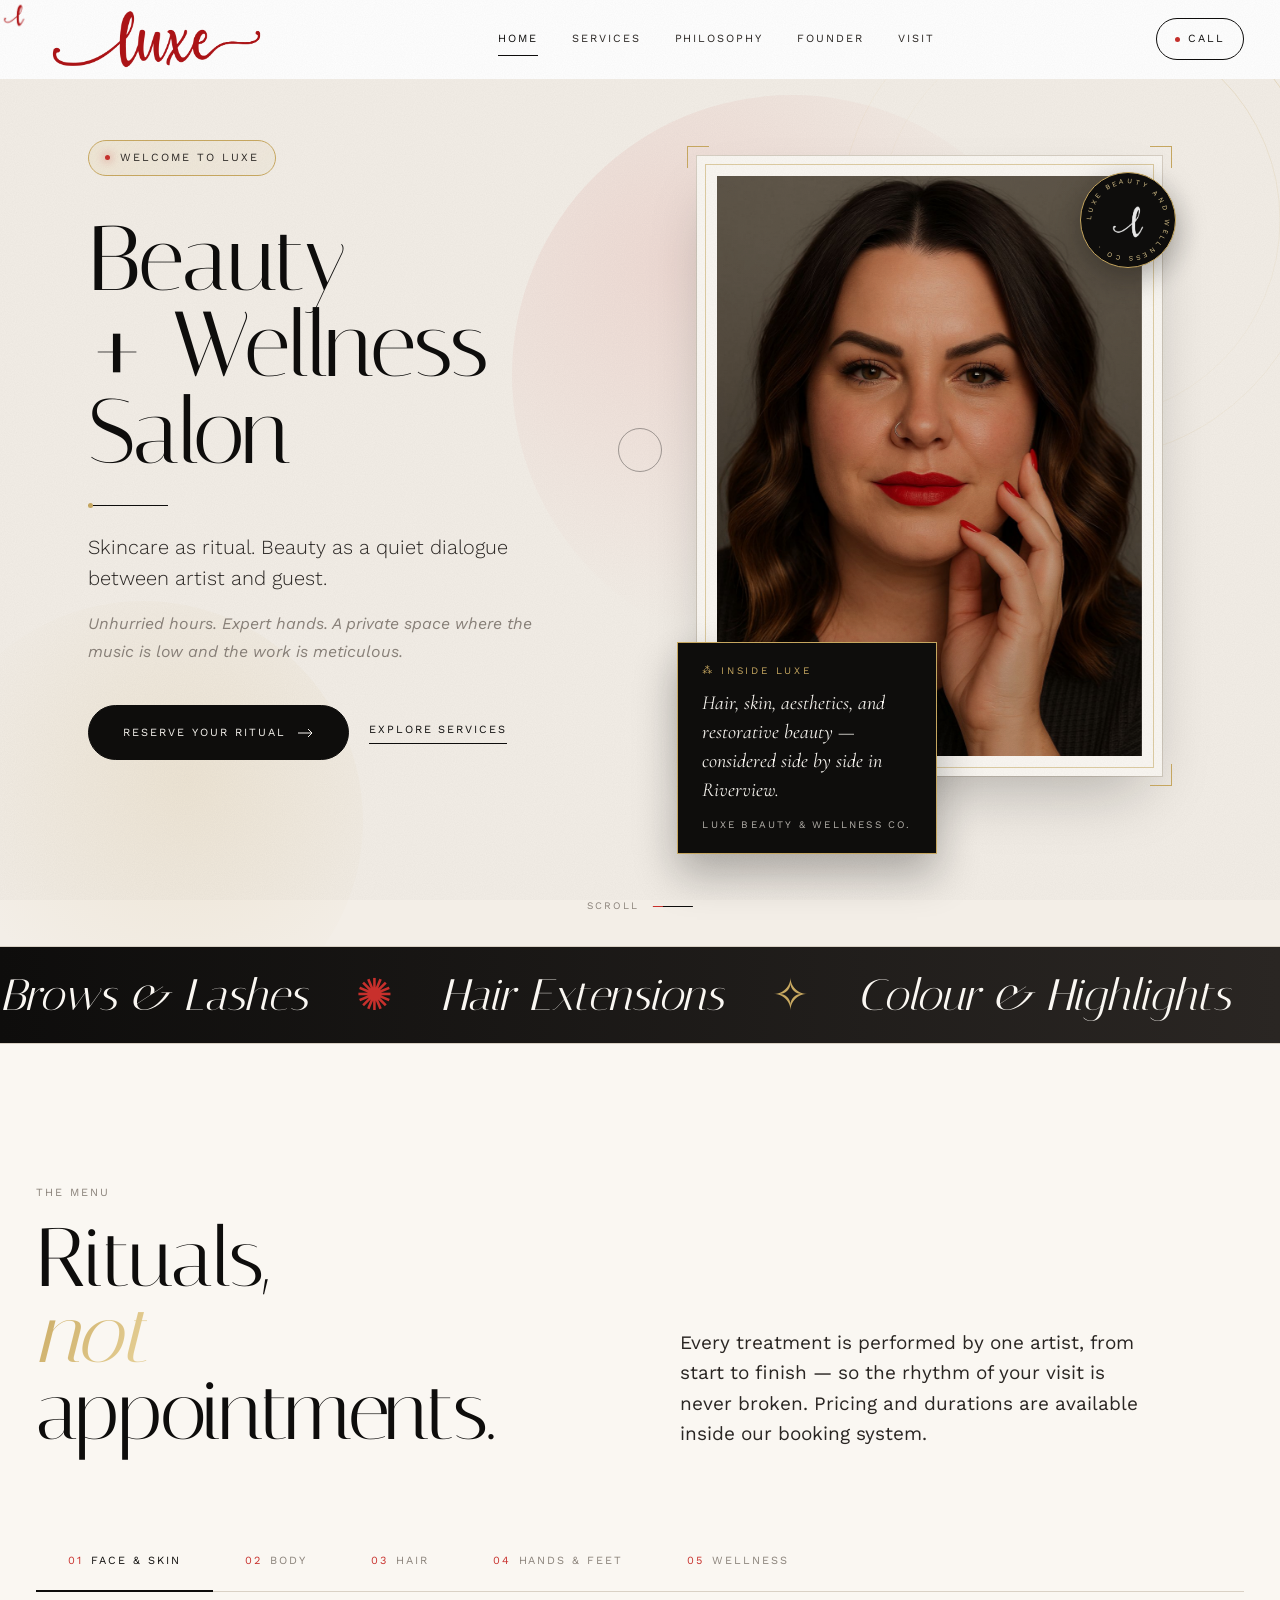
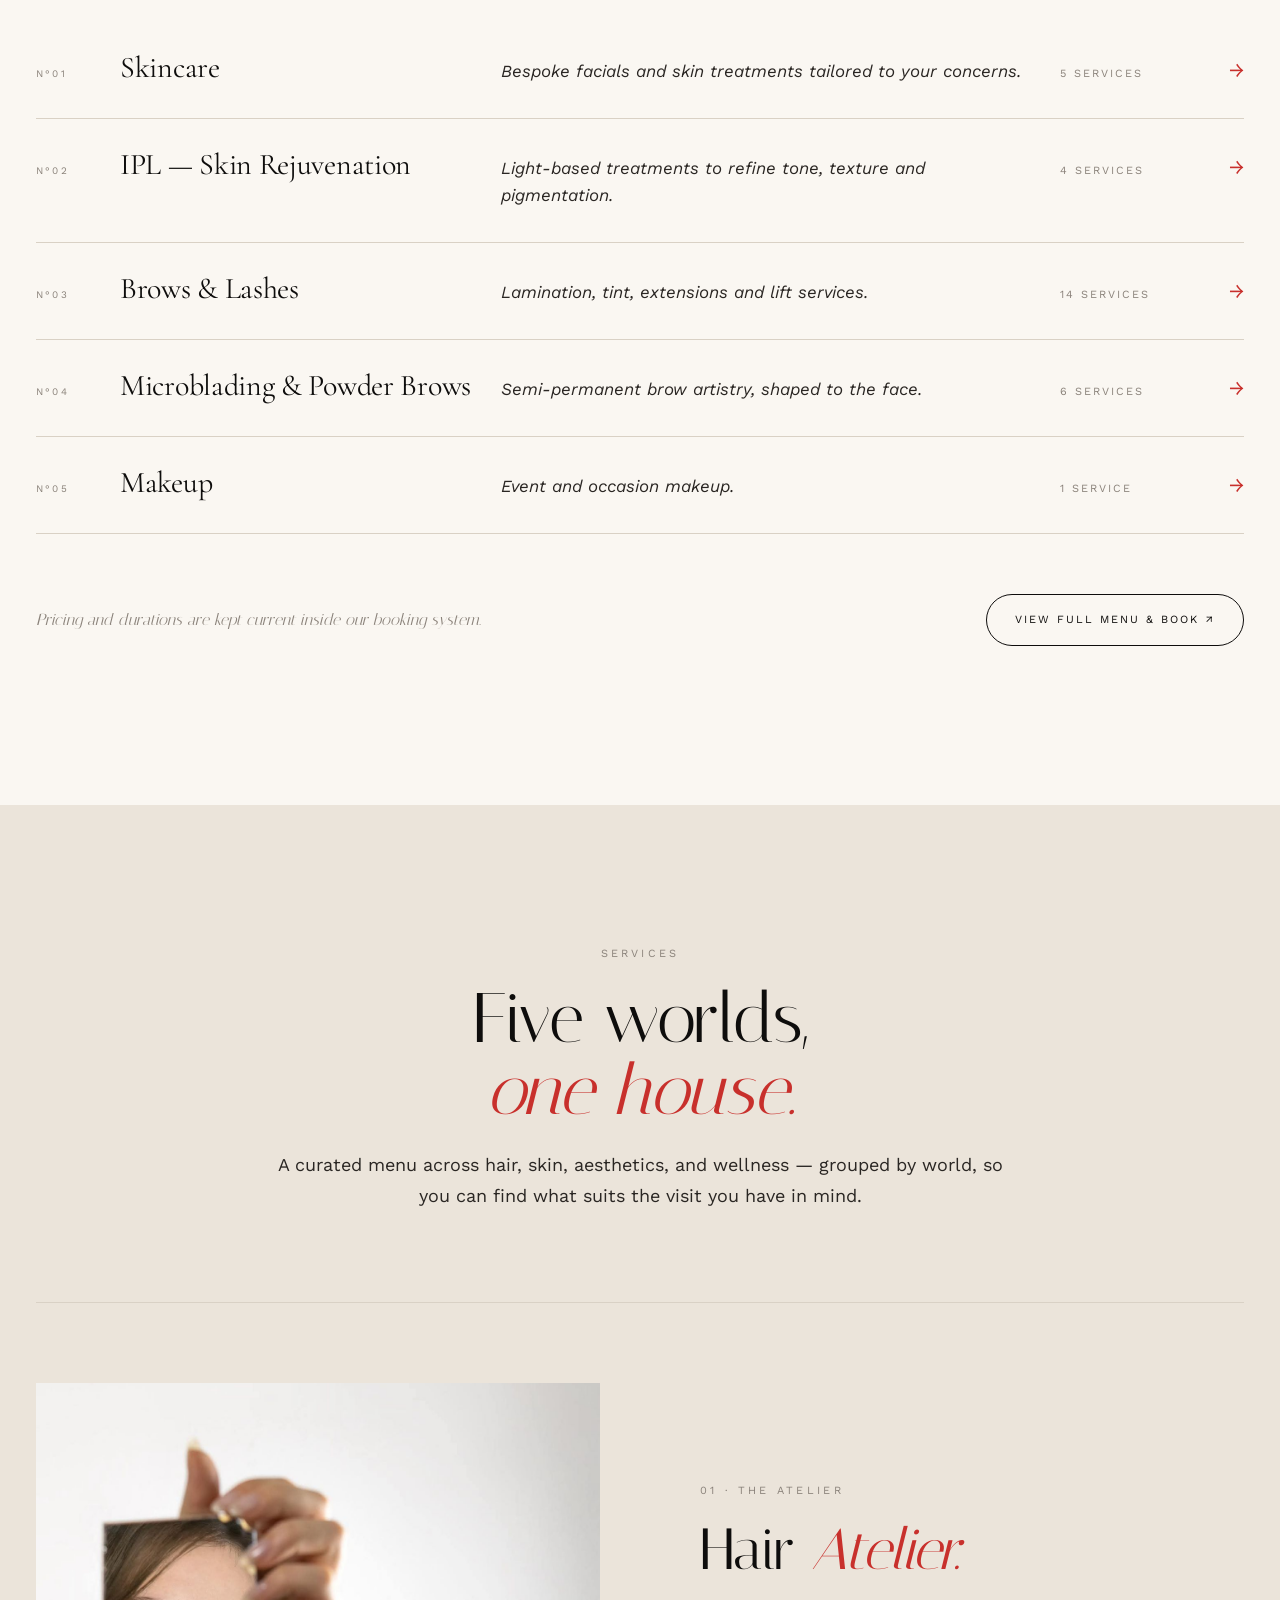
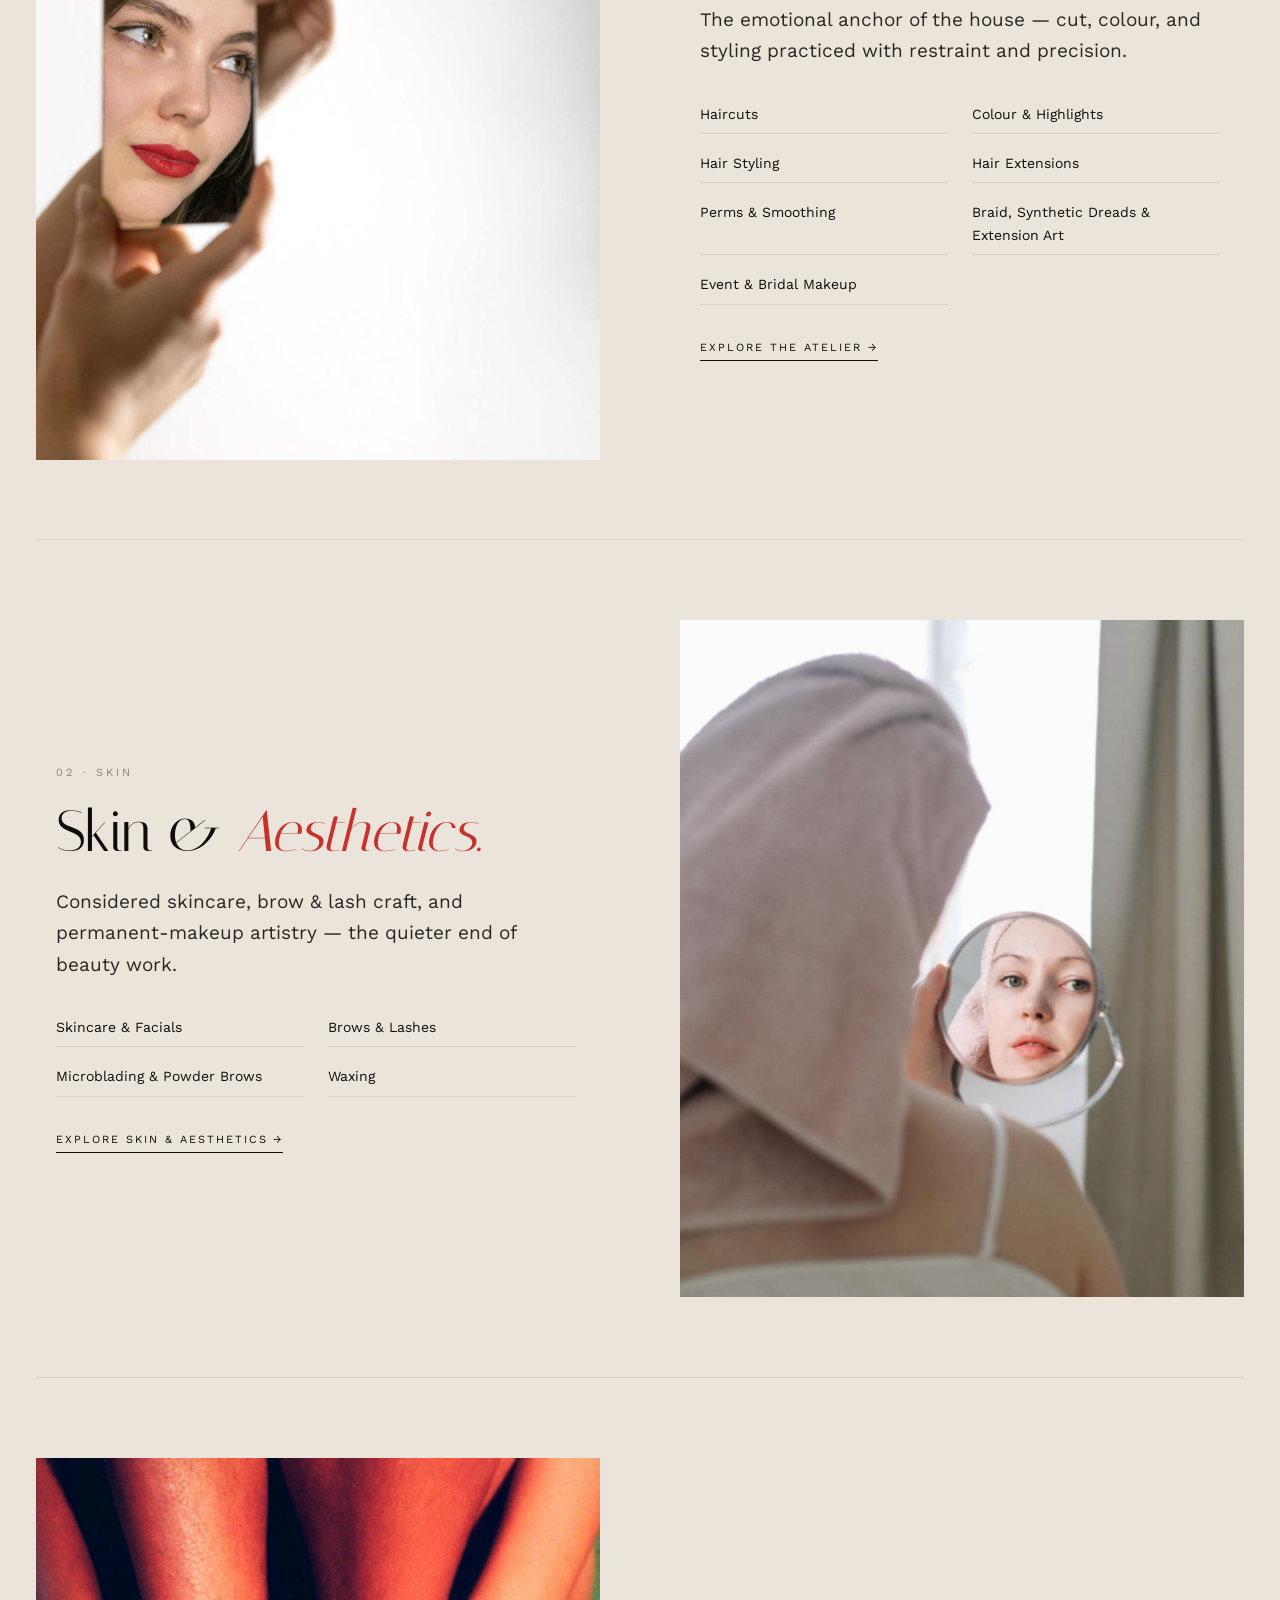
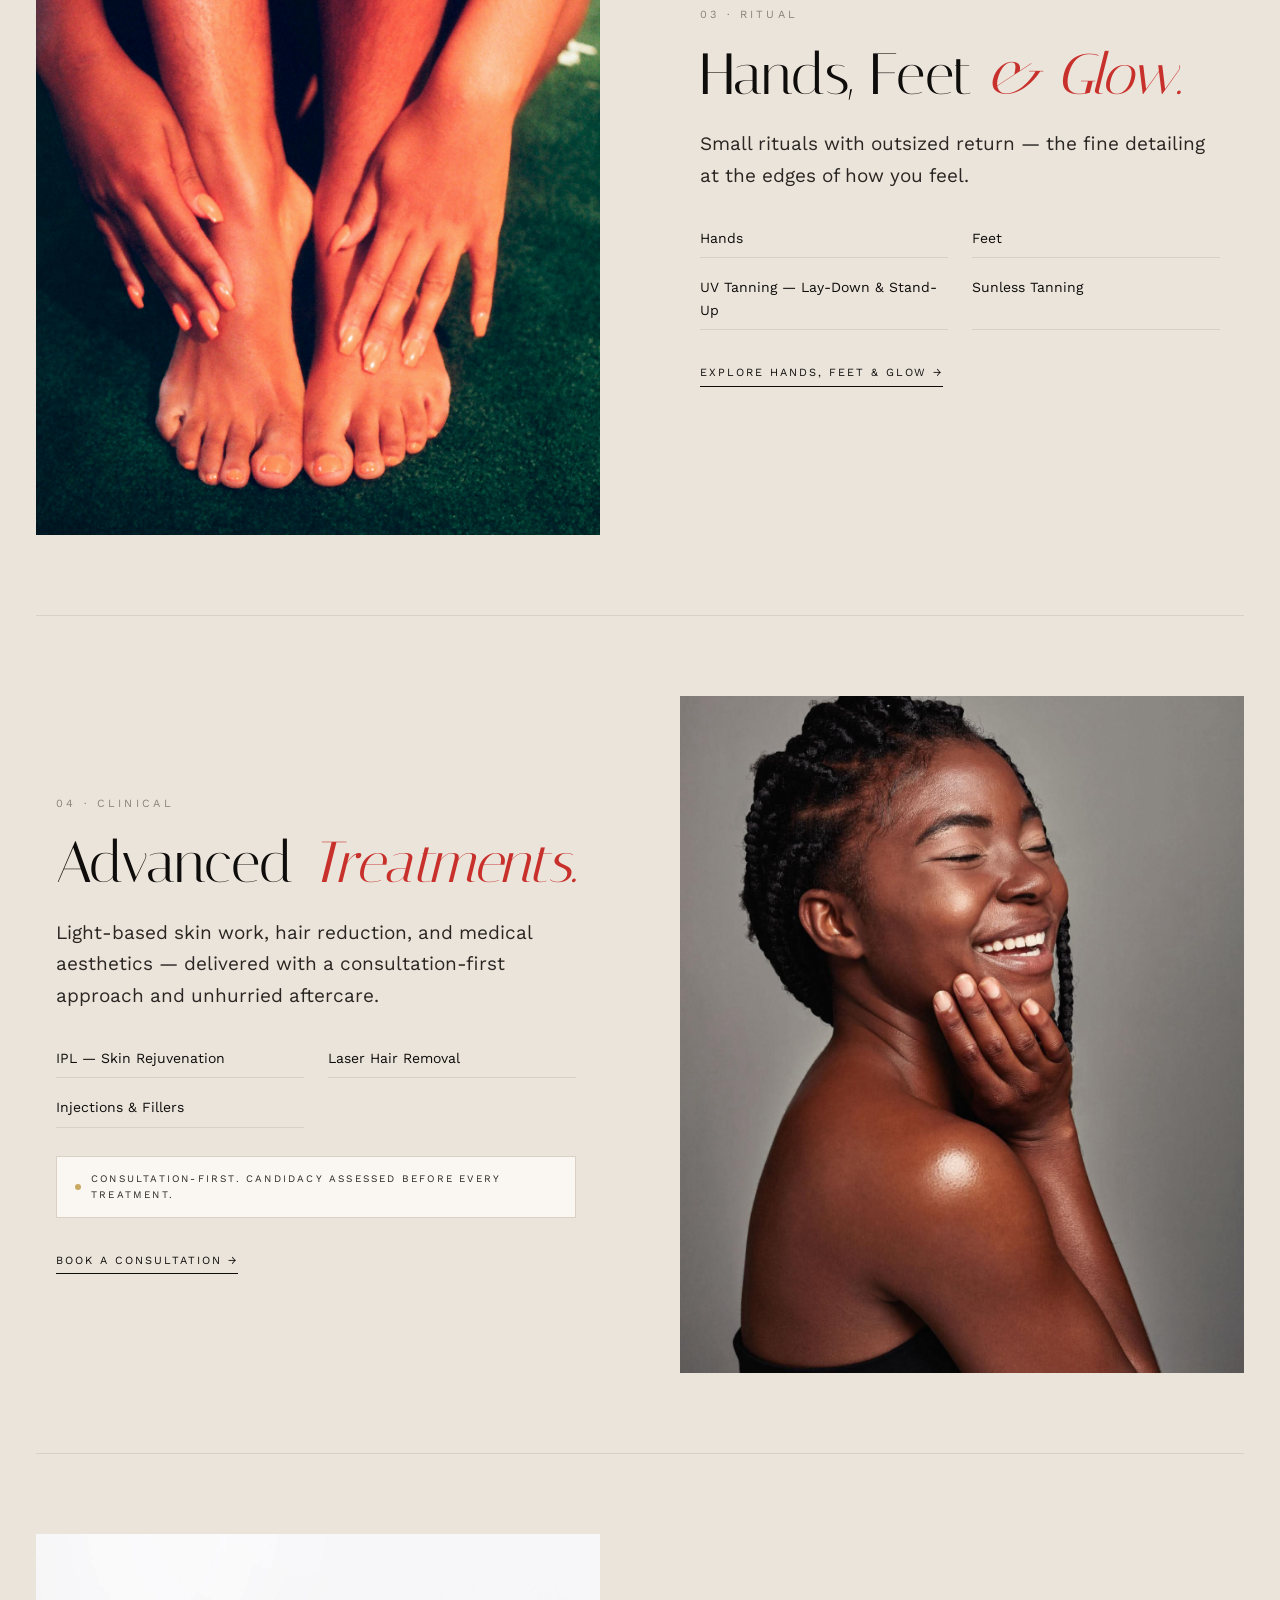
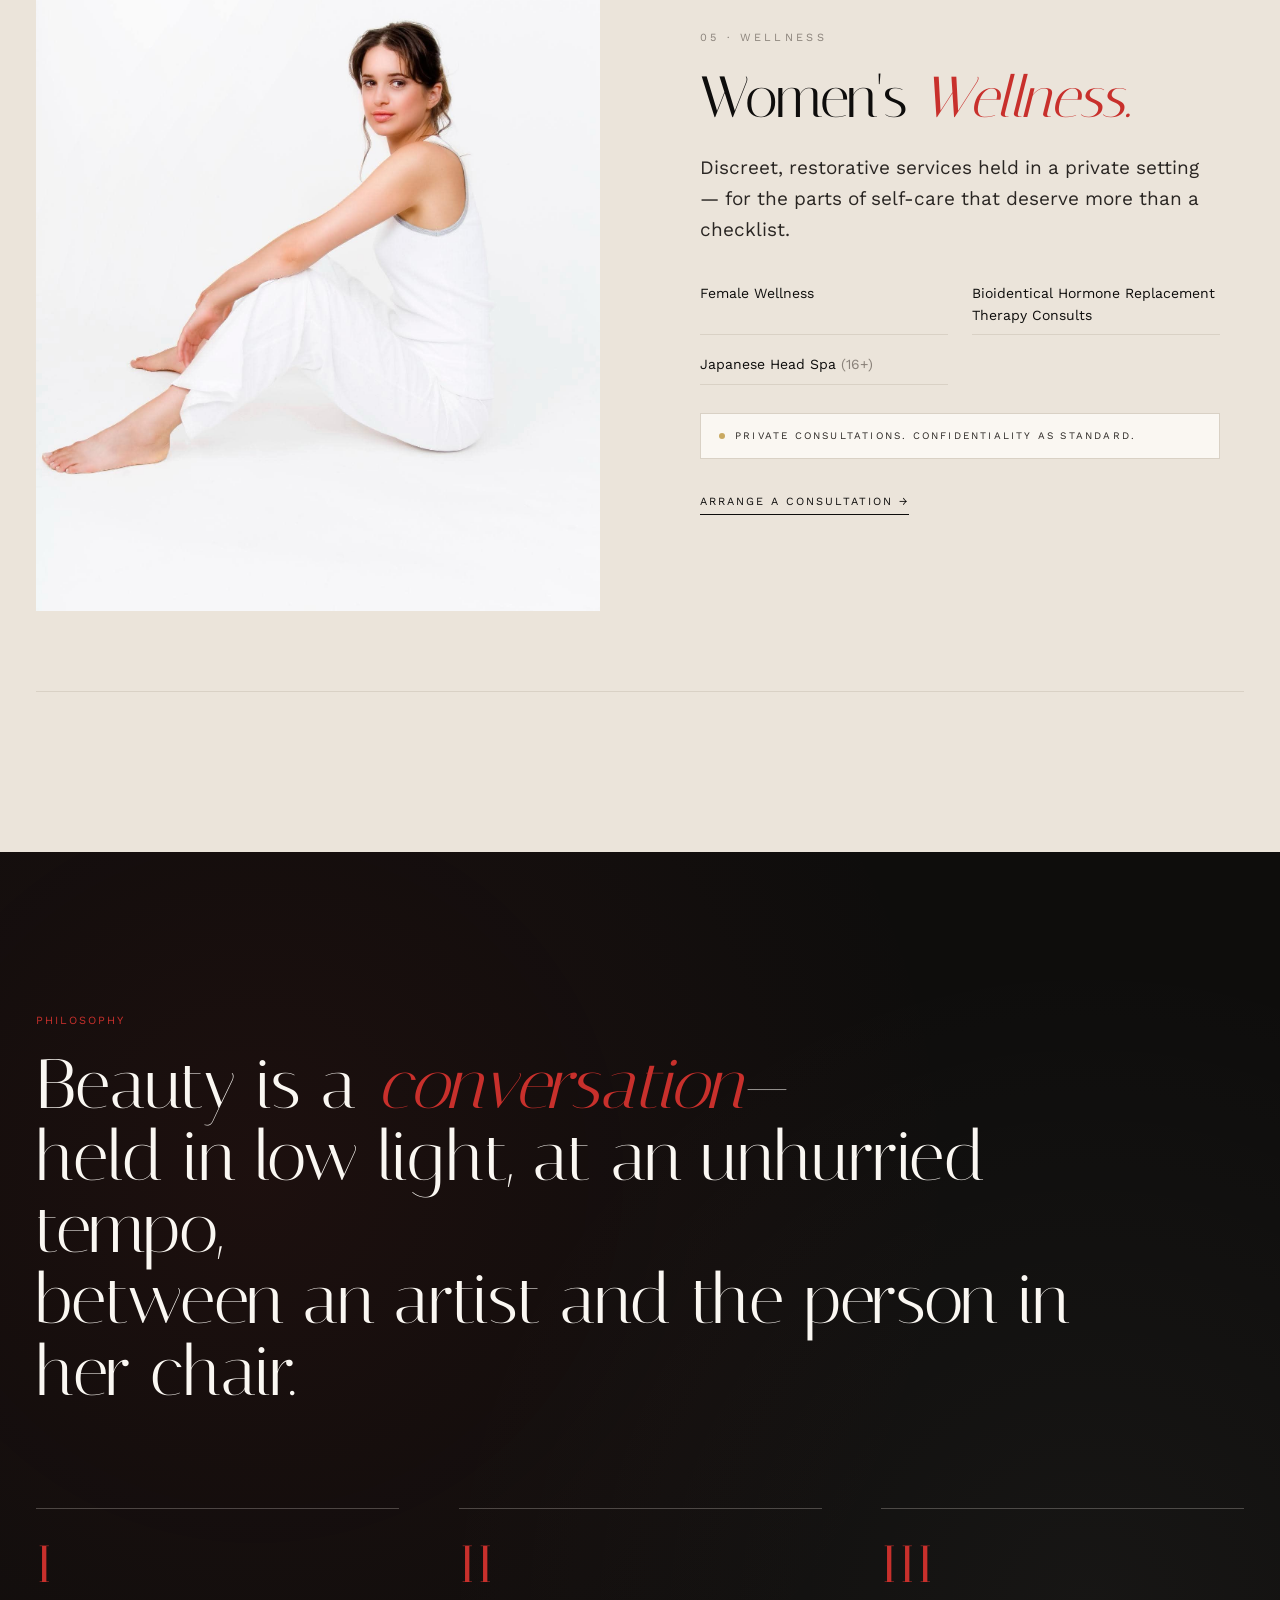
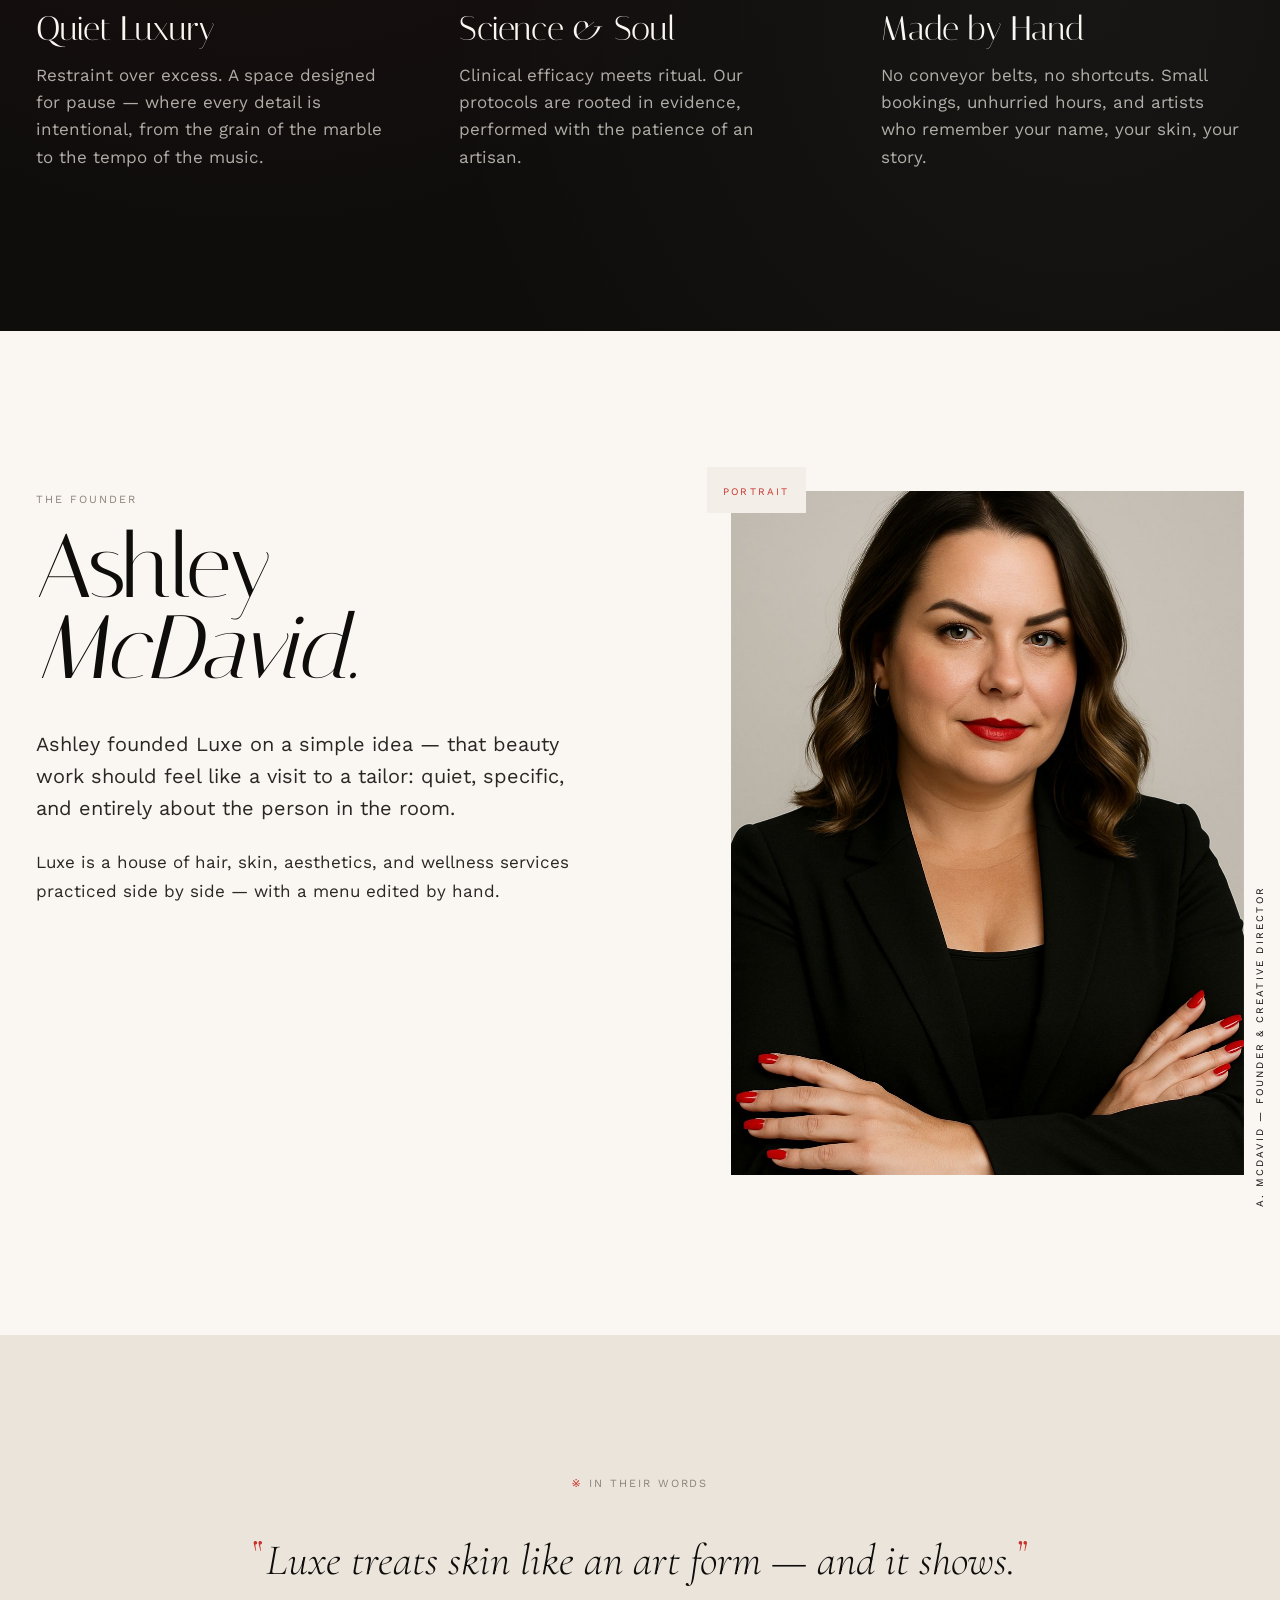
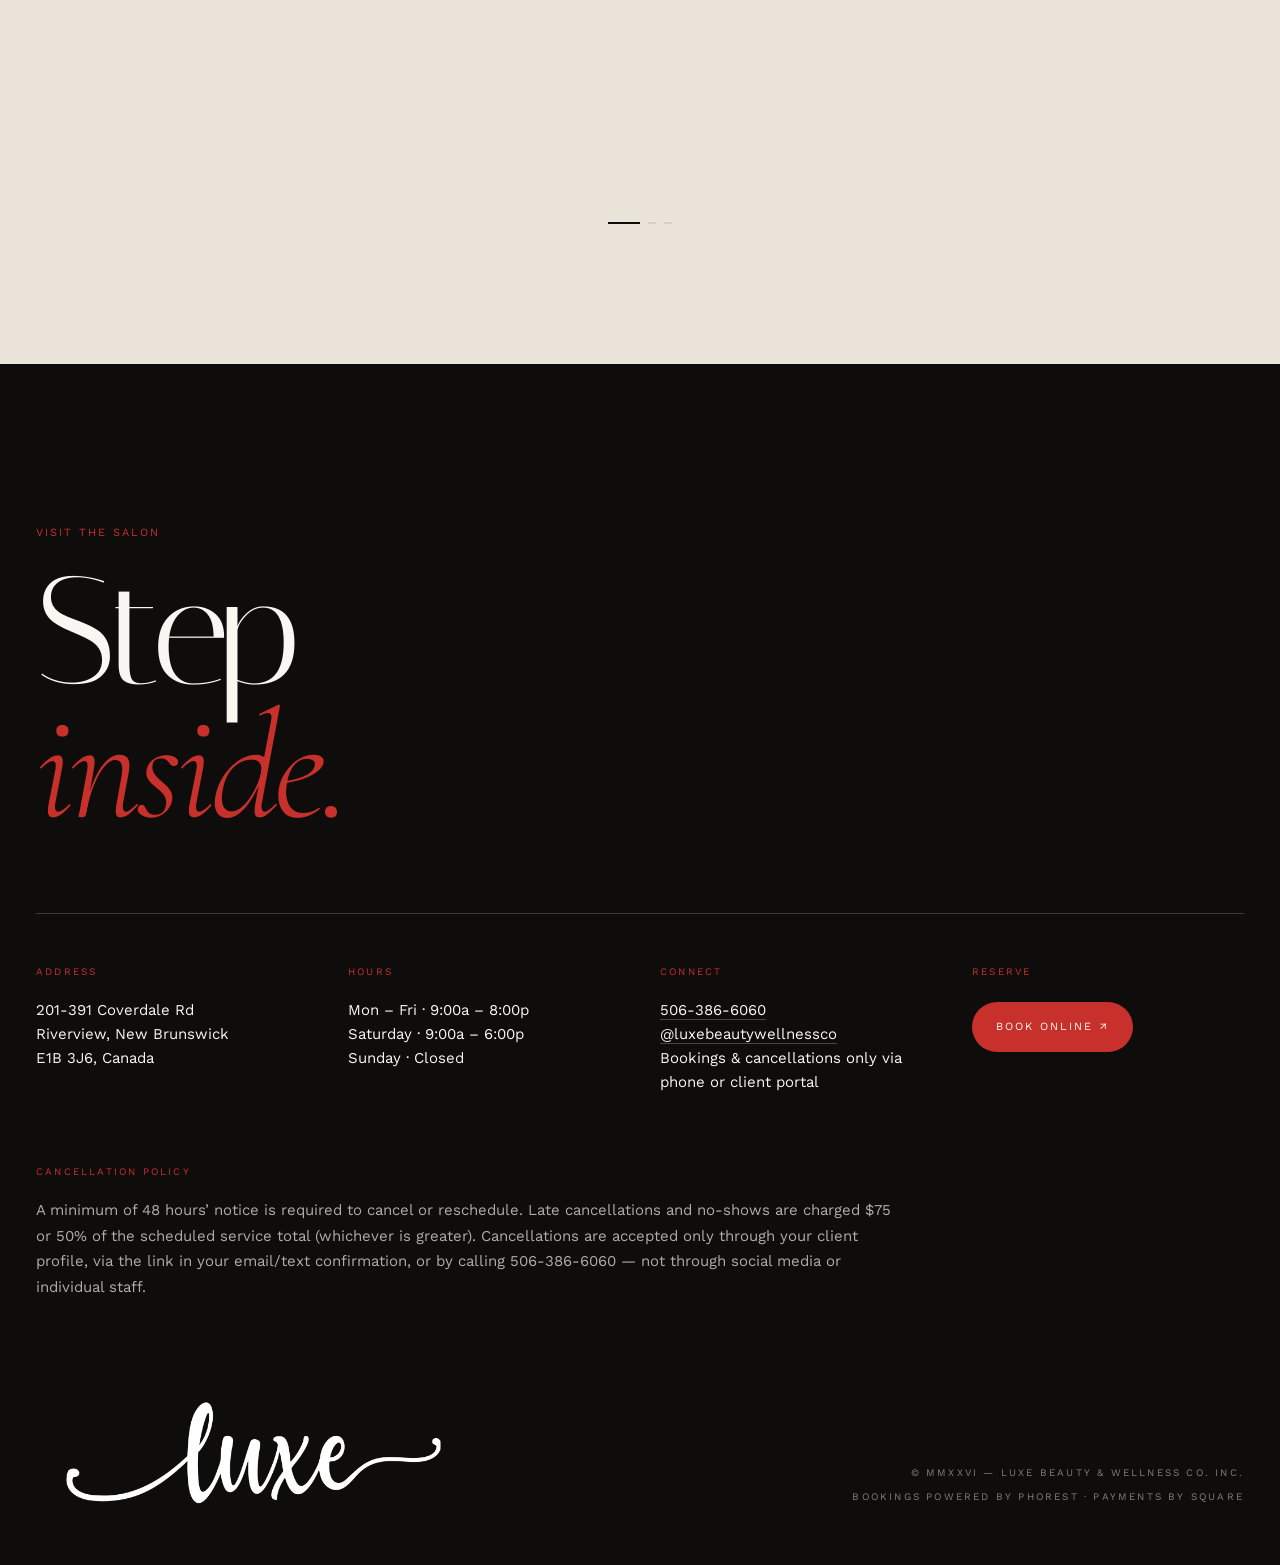
==== commit f914e767: "Convert header Book now button to a tel: call link" ====
--- a/index.html
+++ b/index.html
@@ -5,6 +5,9 @@
 <meta name="viewport" content="width=device-width, initial-scale=1.0" />
 <title>Luxe Beauty & Wellness Co. — Riverview, NB</title>
 <meta name="description" content="Luxe Beauty & Wellness Co. — a beauty and wellness salon in Riverview, New Brunswick. Skincare, lashes, hair, laser, Japanese head spa and more.">
+
+<link rel="icon" type="image/png" href="assets/Iconography-1.png">
+<link rel="apple-touch-icon" href="assets/Iconography-1.png">
 
 <link rel="preconnect" href="https://fonts.googleapis.com">
 <link rel="preconnect" href="https://fonts.gstatic.com" crossorigin>
@@ -26,8 +29,8 @@
     <a href="#founder"    class="mono nav-link" data-nav="founder">Founder</a>
     <a href="#contact"    class="mono nav-link" data-nav="contact">Visit</a>
   </nav>
-  <a href="https://www.phorest.com/salon/luxebeautywellnessco" target="_blank" rel="noreferrer" class="mono btn-book">
-    <span class="dot"></span> Book now
+  <a href="tel:+15063866060" class="mono btn-book" aria-label="Call Luxe Beauty & Wellness Co. at 506-386-6060">
+    <span class="dot"></span> Call
   </a>
   <button class="mobile-nav-toggle" aria-label="Open menu" aria-expanded="false">
     <span></span><span></span><span></span>
@@ -617,5 +620,11 @@
 <div id="cursor-ring" aria-hidden="true"></div>
 
 <script src="script.js" defer></script>
+
+<!-- Phorest Online Booking widget -->
+<script src="https://booking-widget.phorestcdn.com/obwidget.bundle.js"></script>
+<script>
+  window.widget = new OBWidget('luxebeautywellnessco');
+</script>
 </body>
 </html>
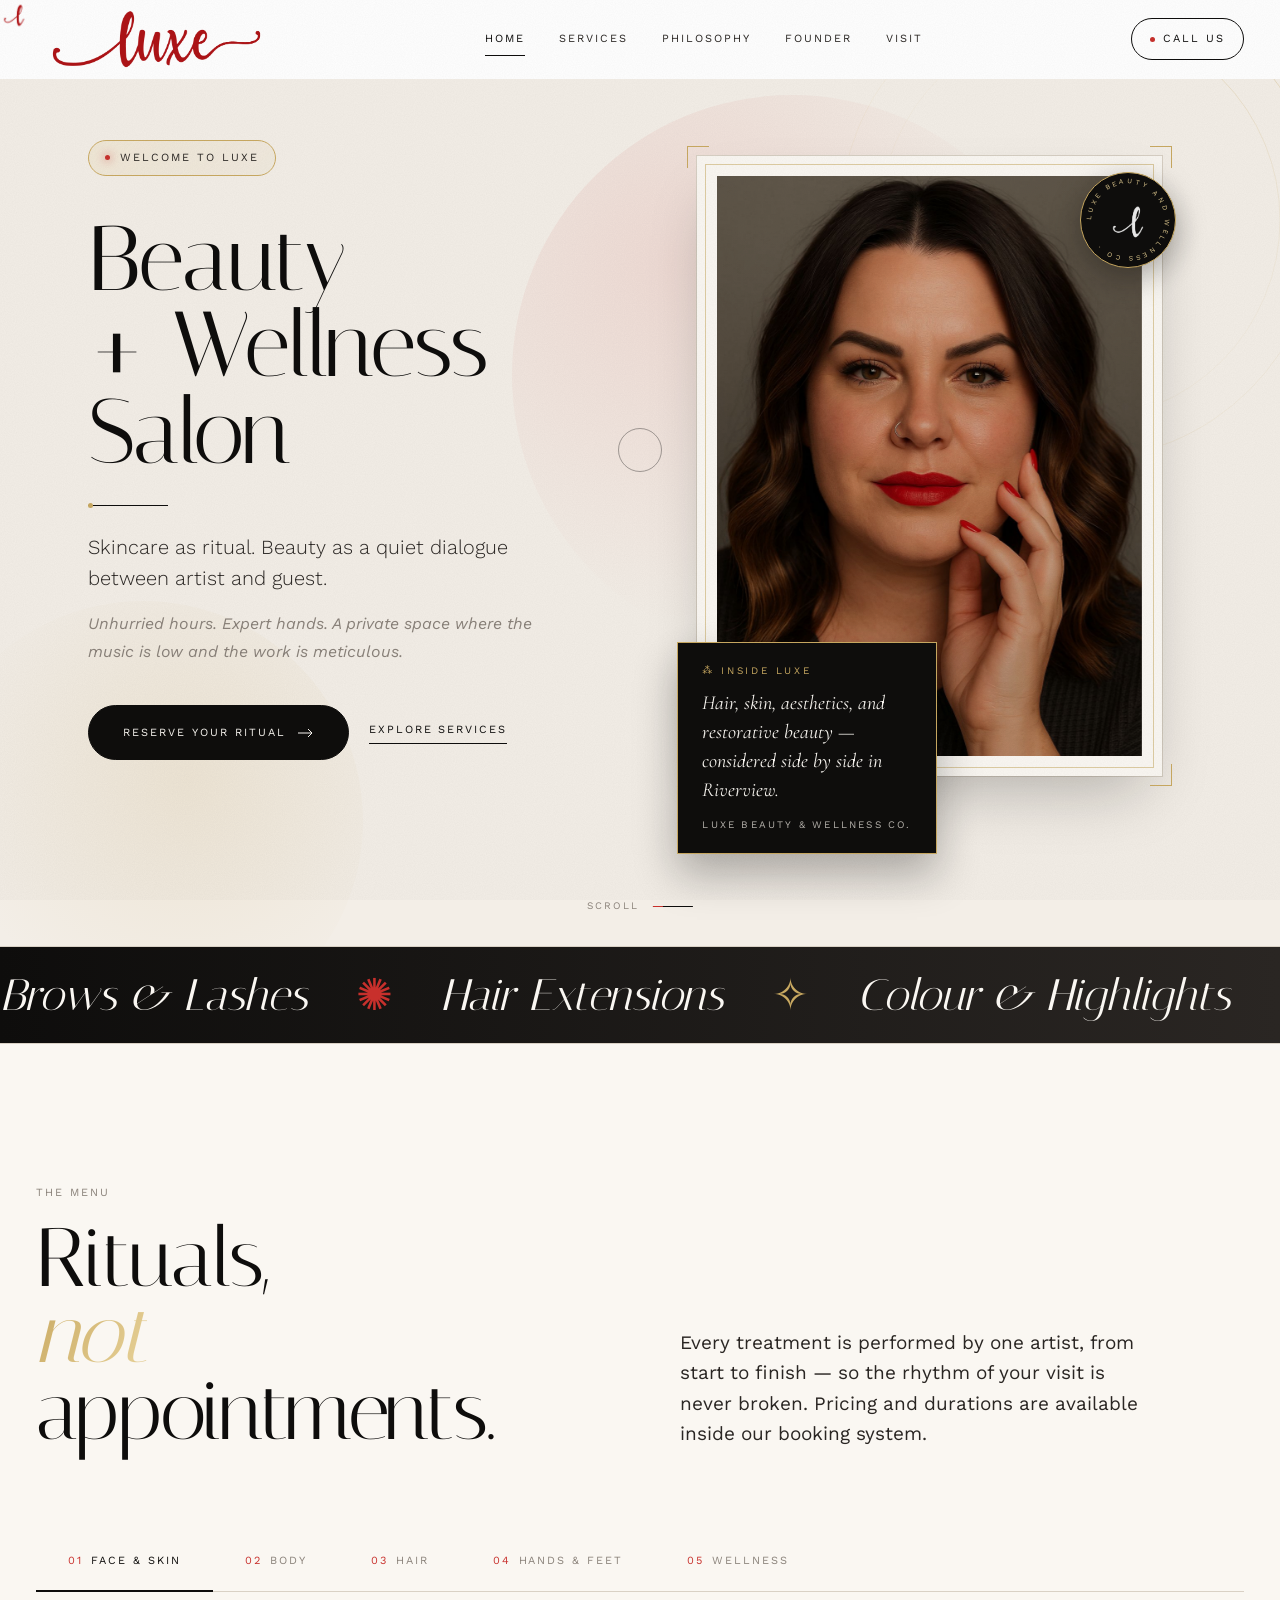
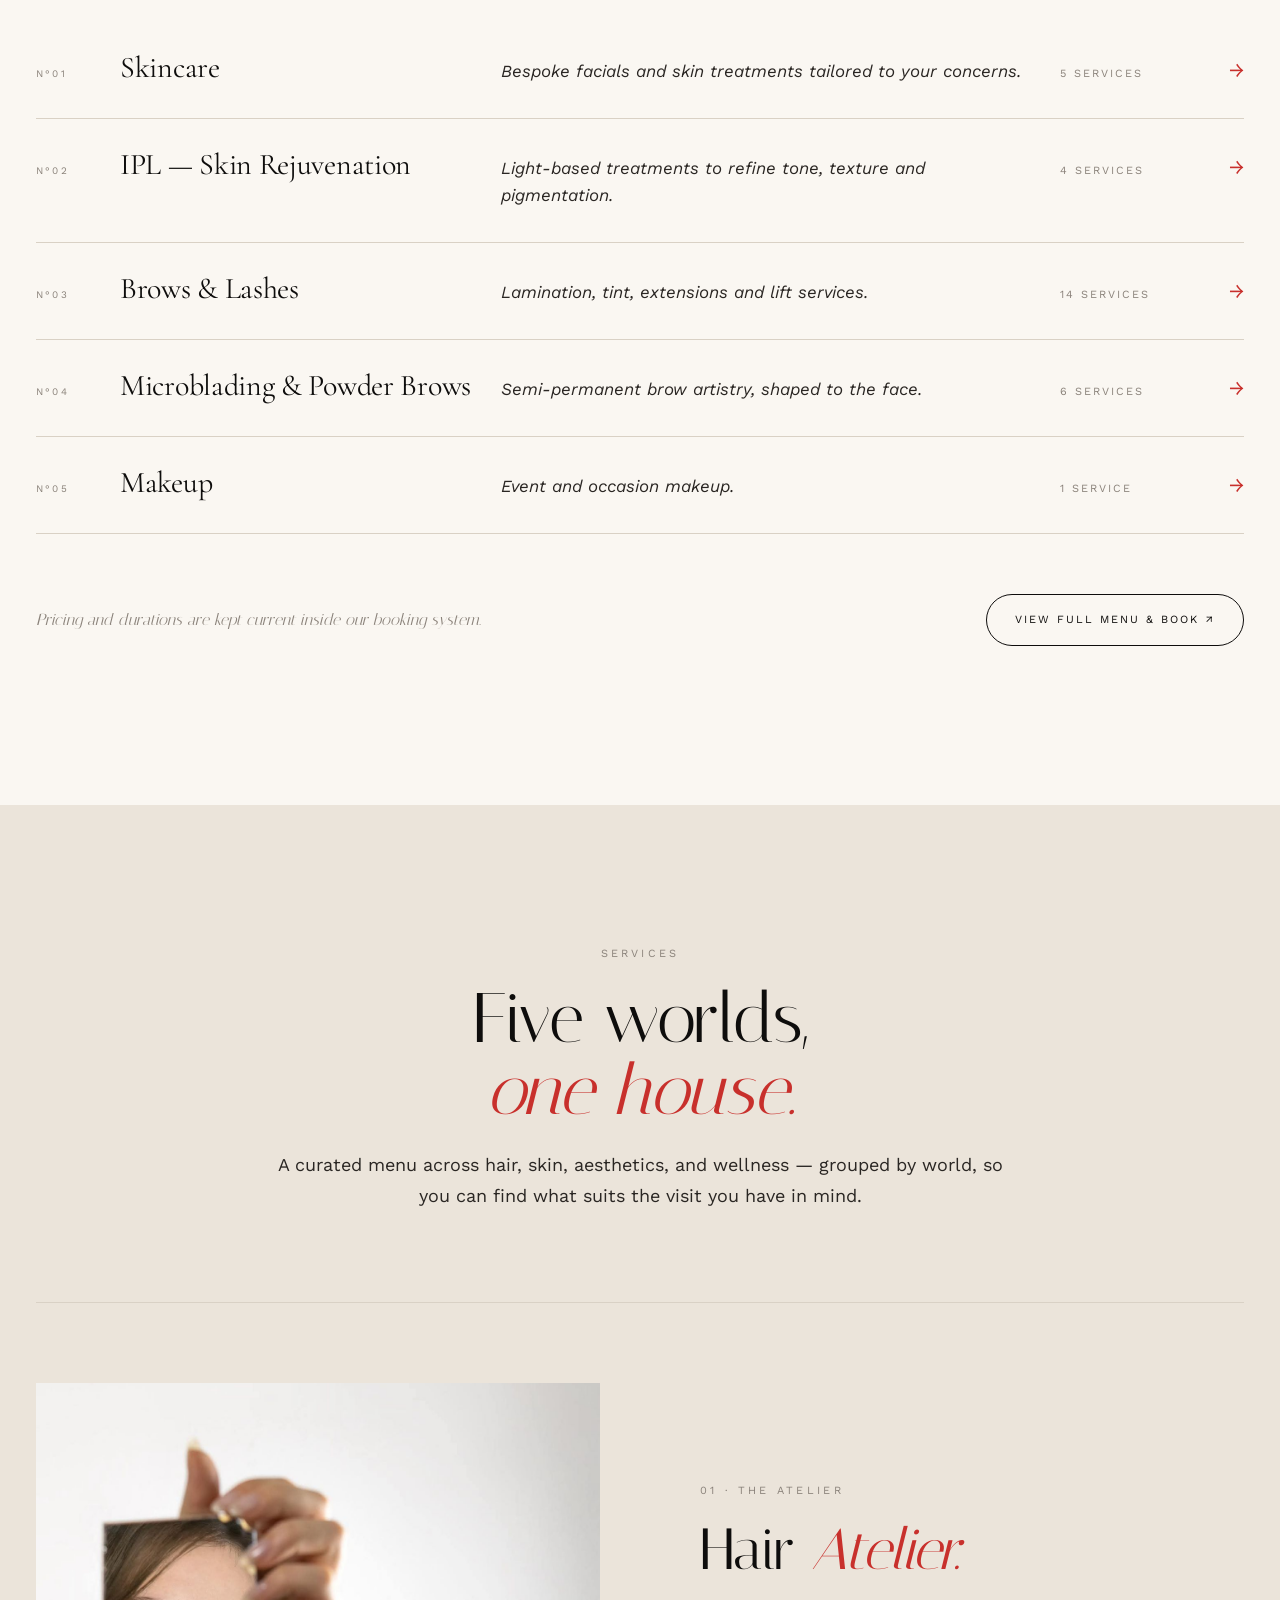
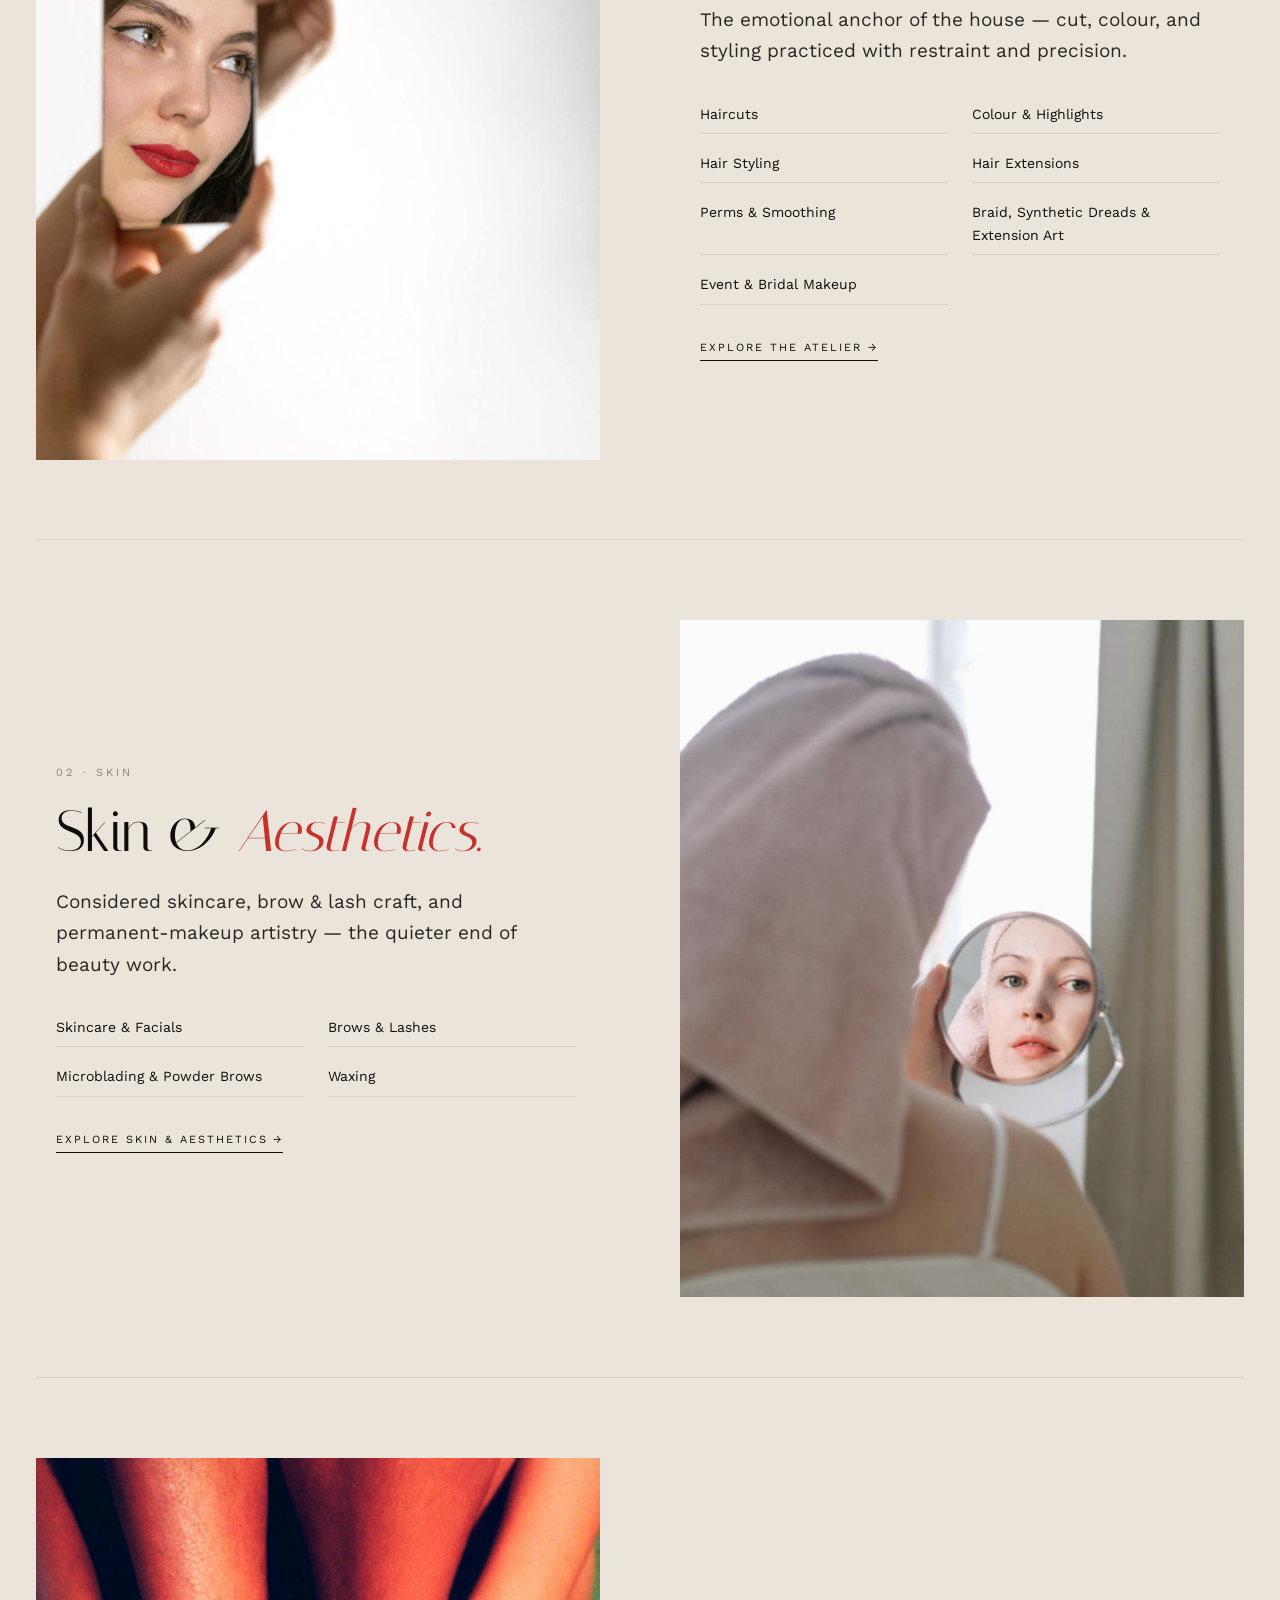
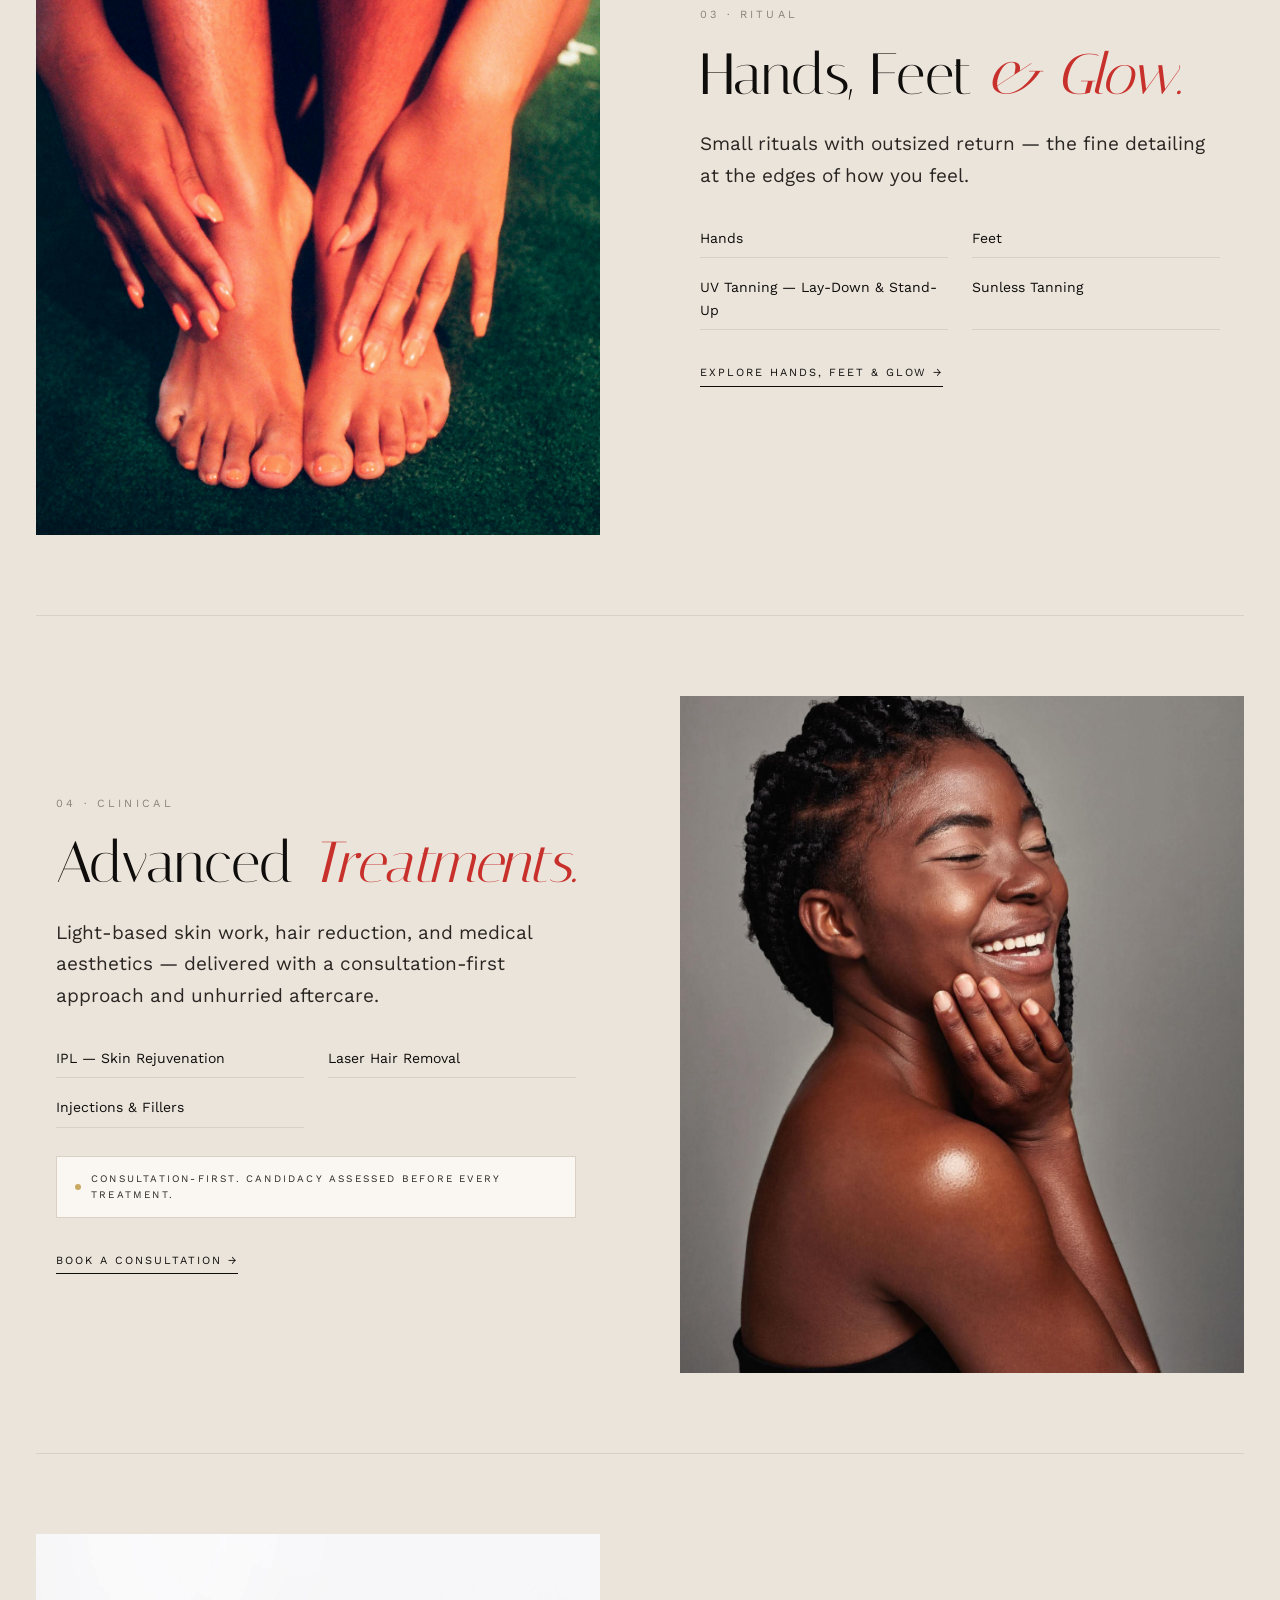
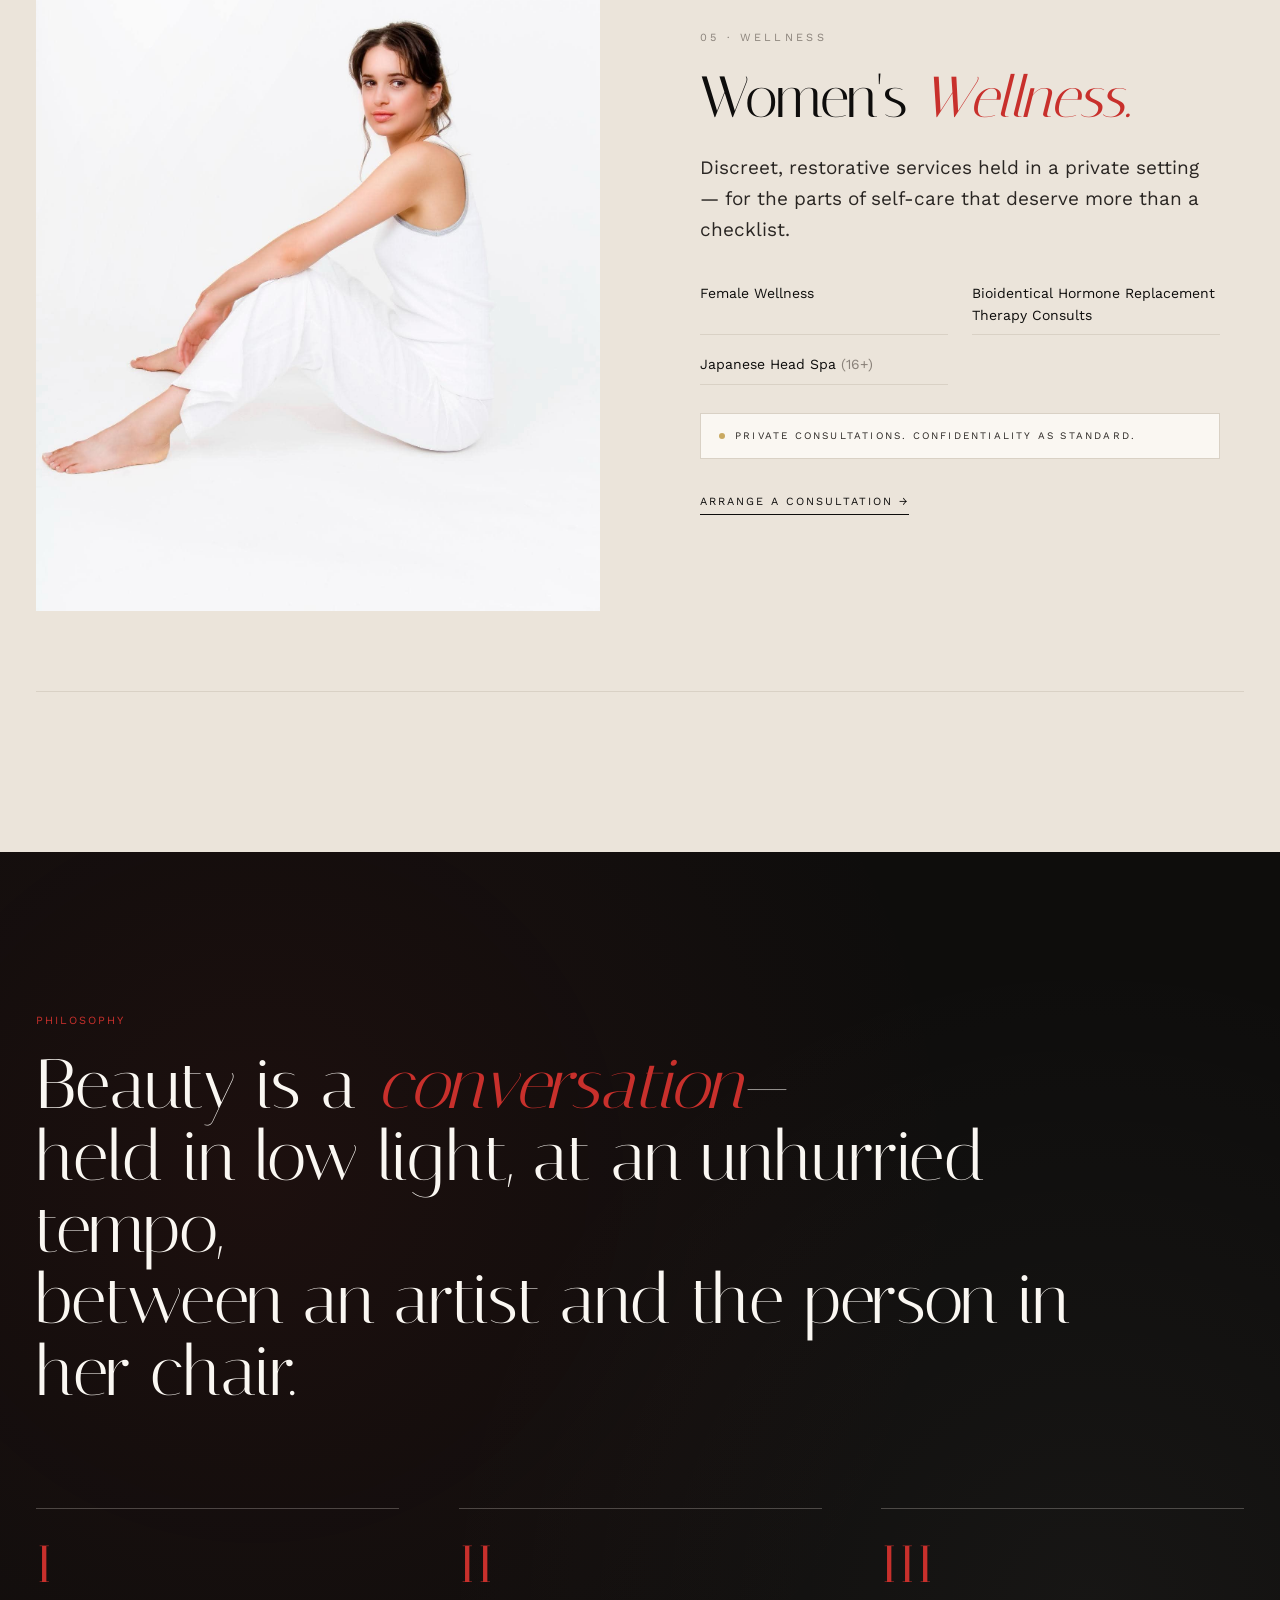
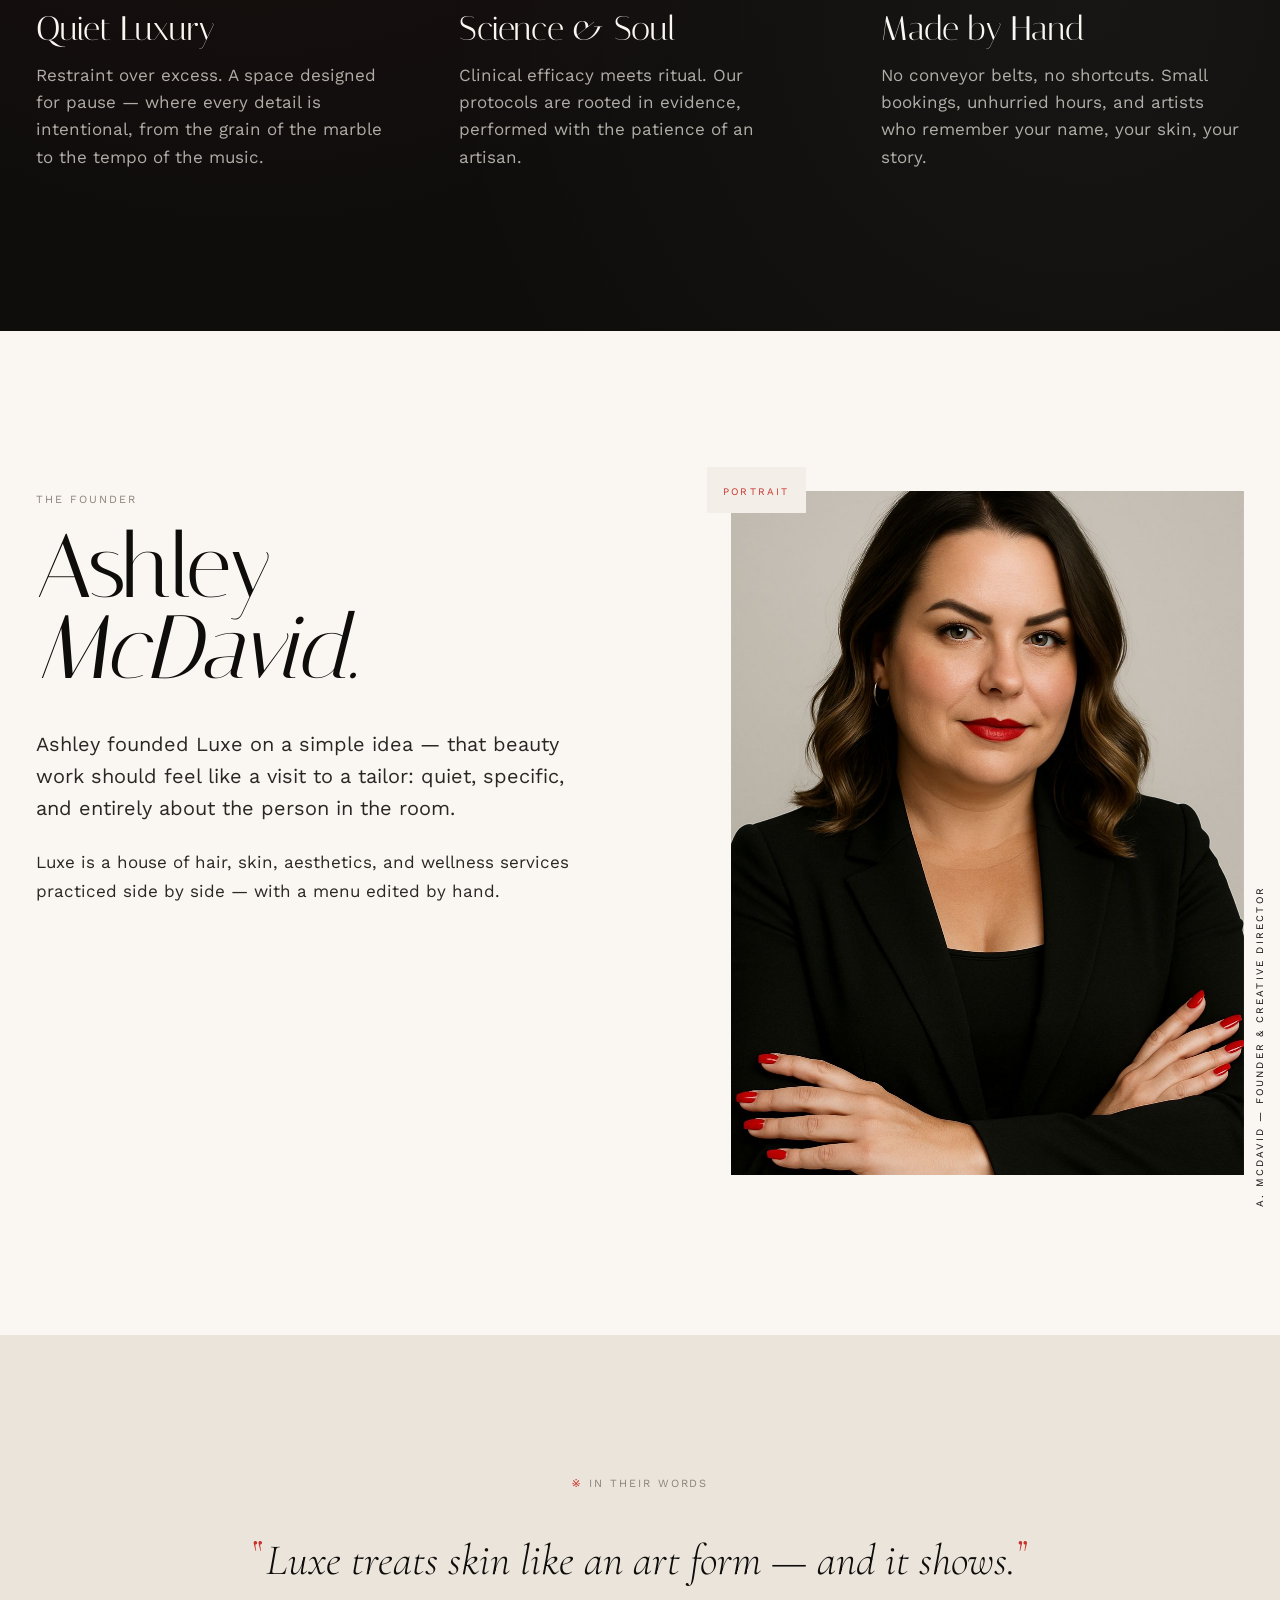
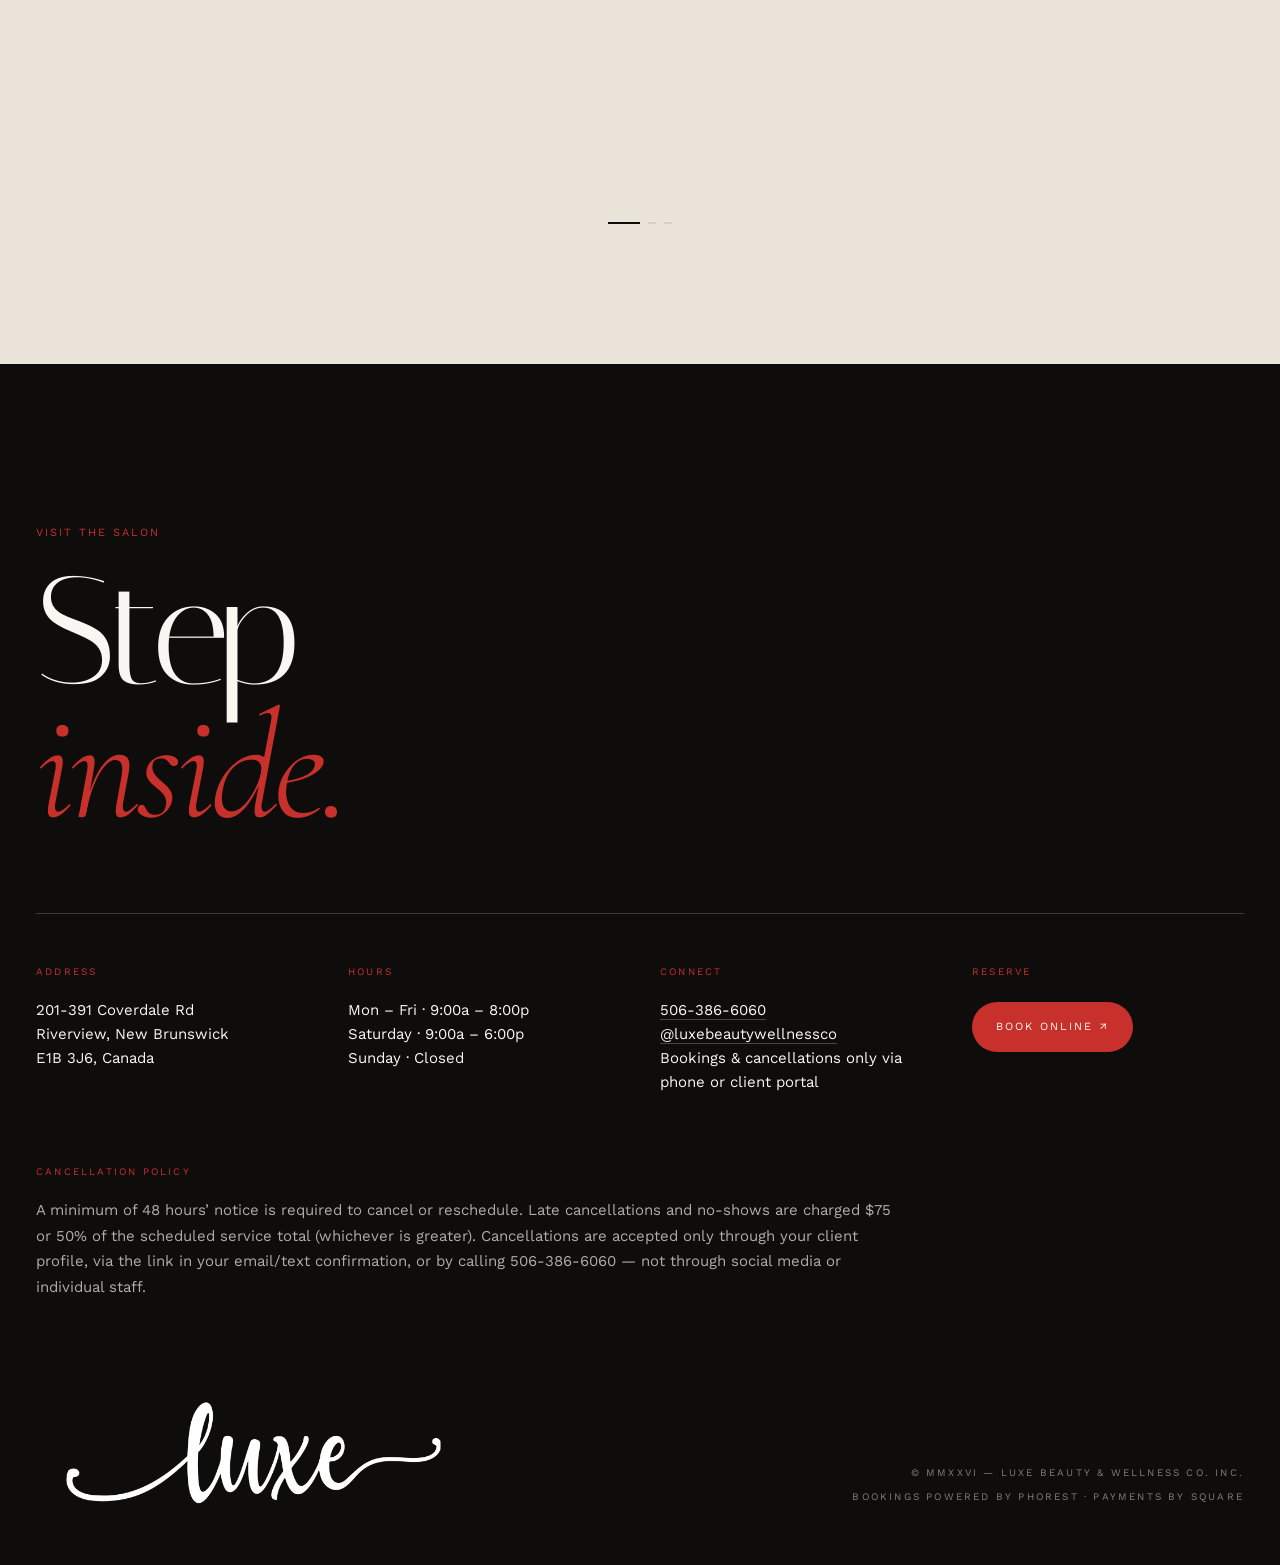
==== commit eada8c30: "Change header Call button label to 'Call us'" ====
--- a/index.html
+++ b/index.html
@@ -30,7 +30,7 @@
     <a href="#contact"    class="mono nav-link" data-nav="contact">Visit</a>
   </nav>
   <a href="tel:+15063866060" class="mono btn-book" aria-label="Call Luxe Beauty & Wellness Co. at 506-386-6060">
-    <span class="dot"></span> Call
+    <span class="dot"></span> Call us
   </a>
   <button class="mobile-nav-toggle" aria-label="Open menu" aria-expanded="false">
     <span></span><span></span><span></span>
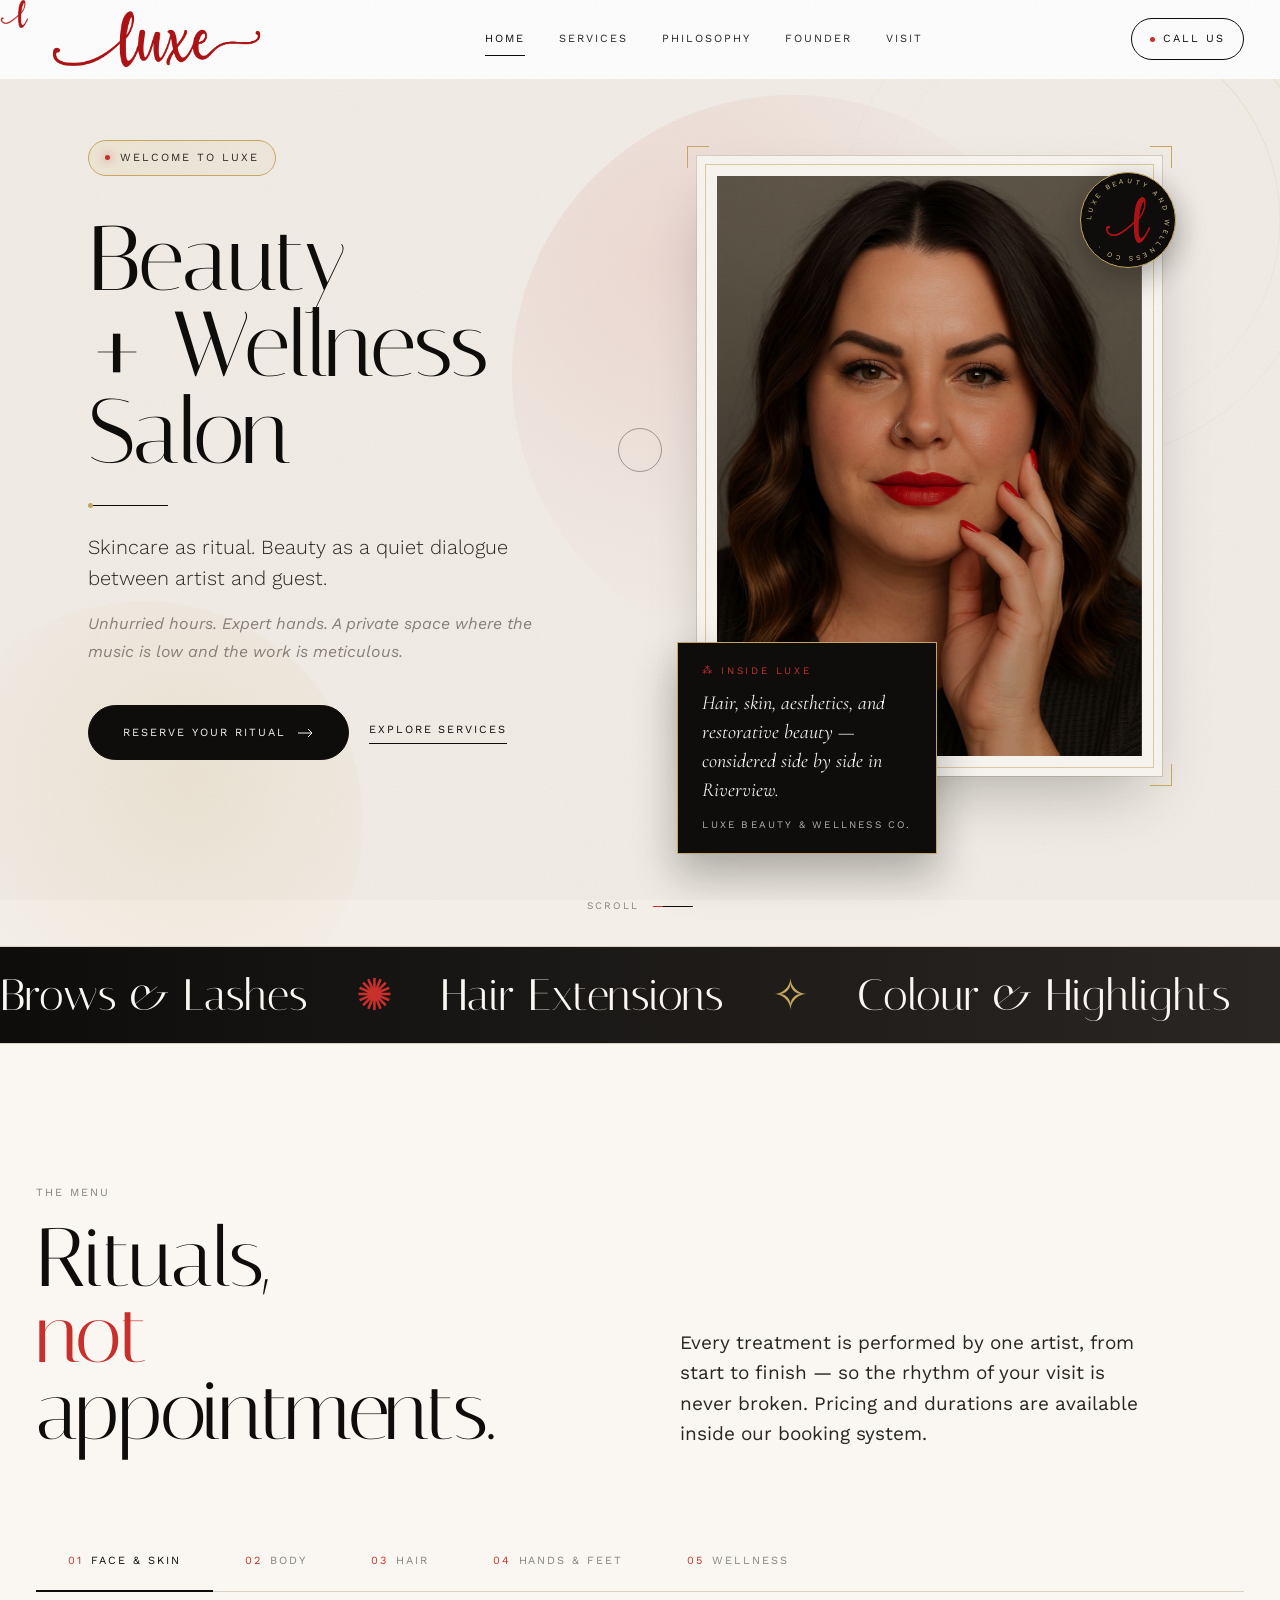
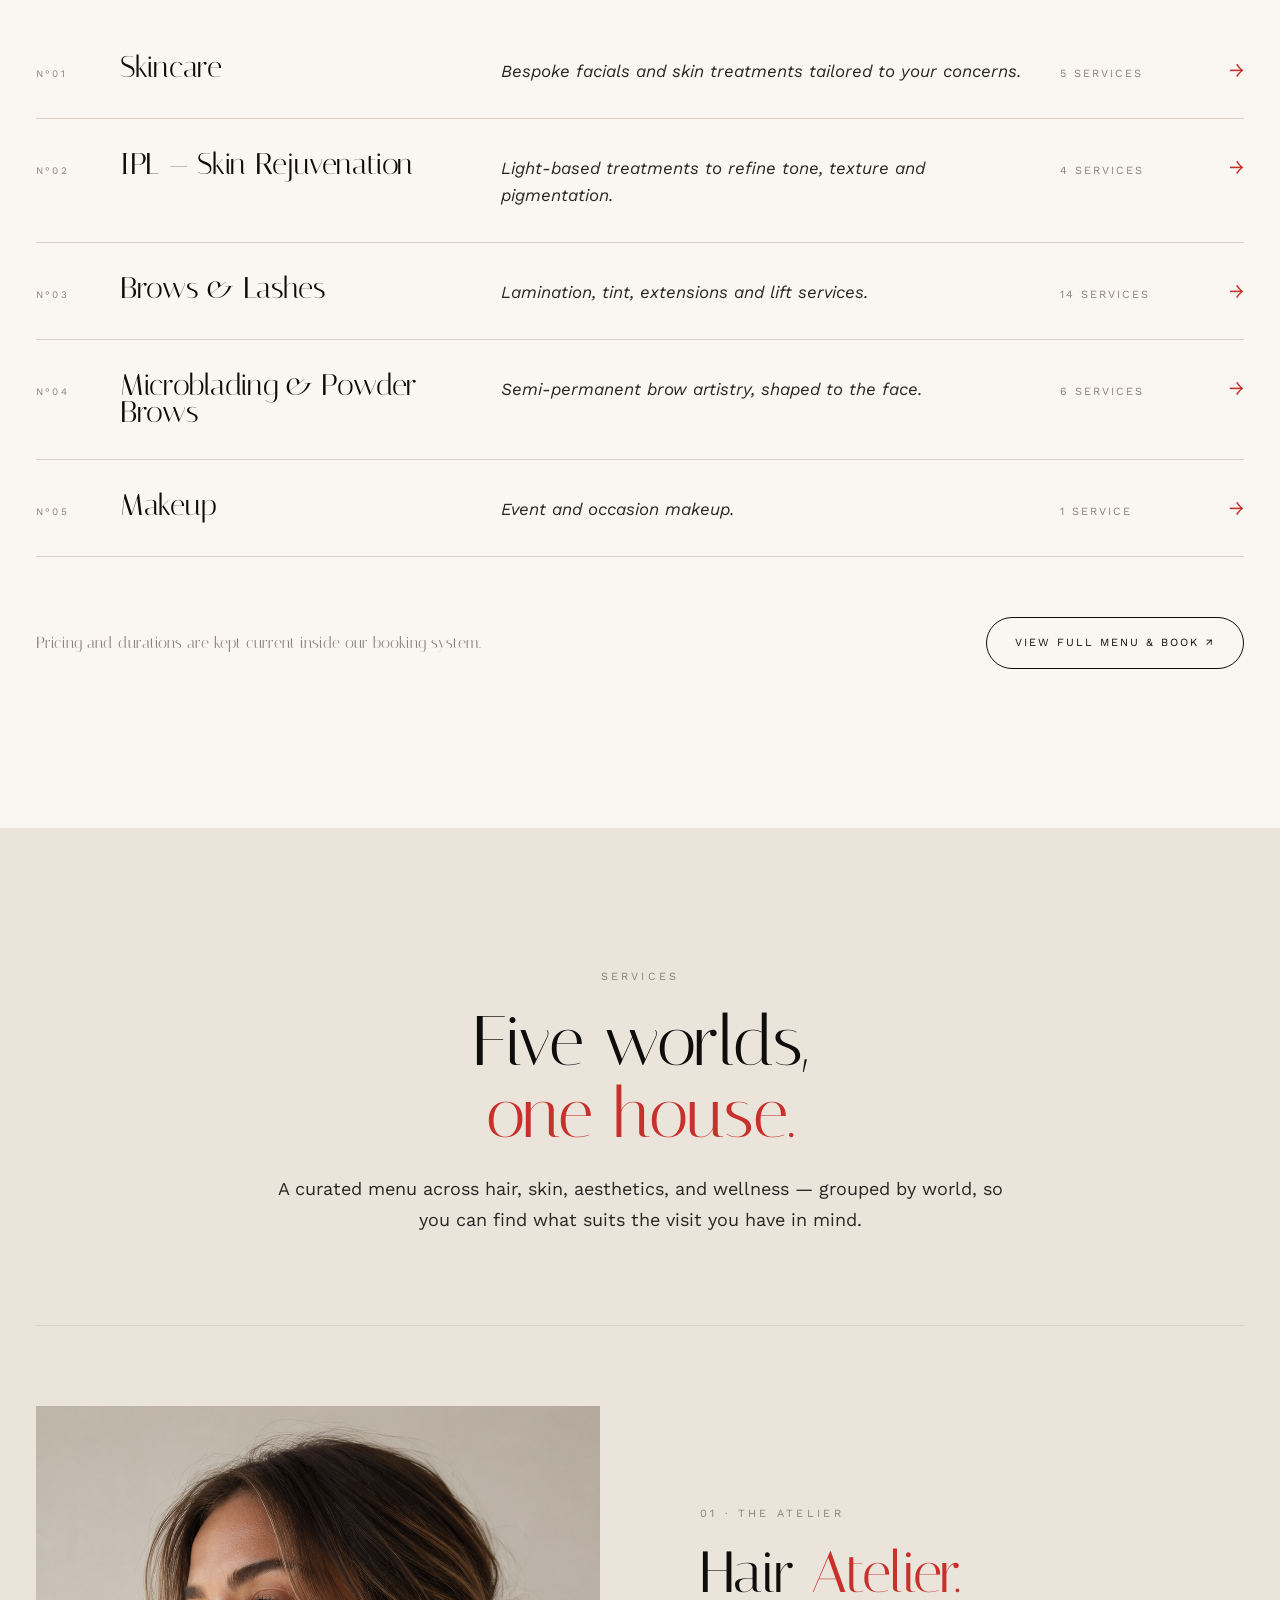
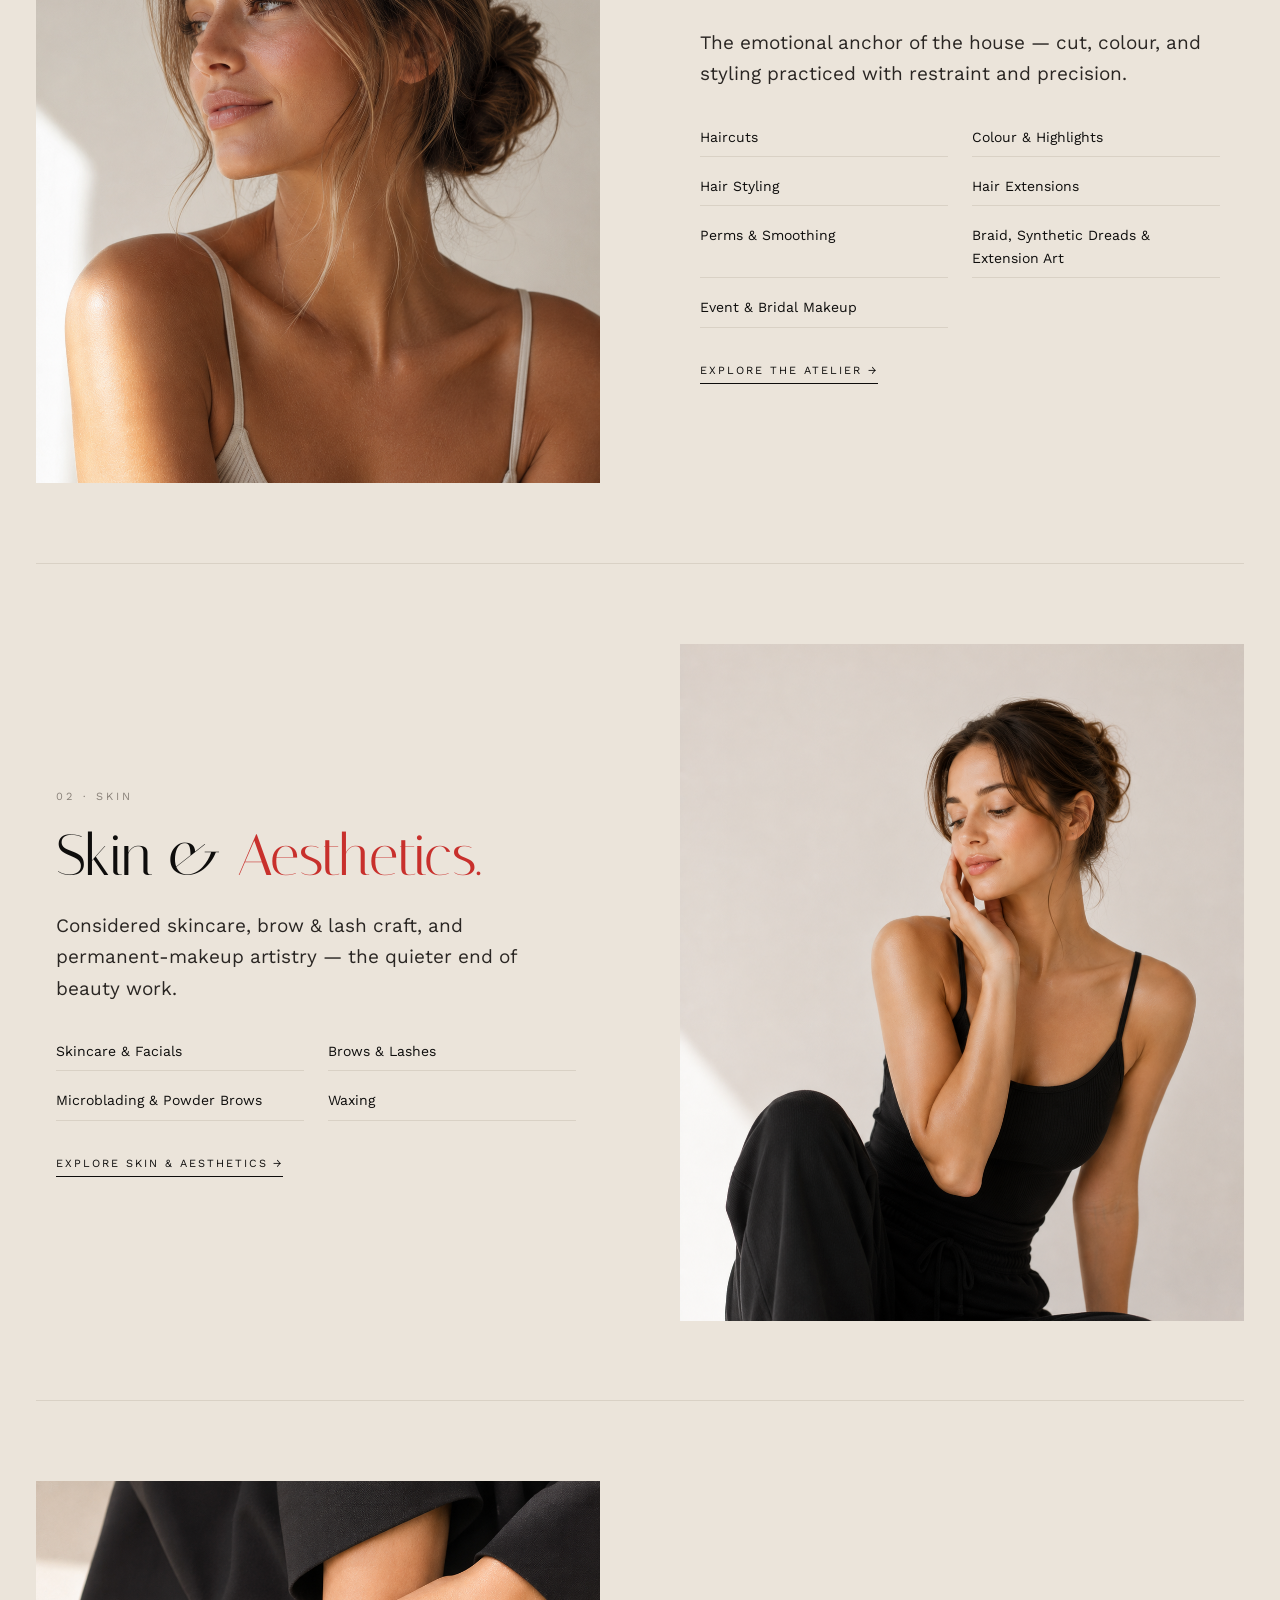
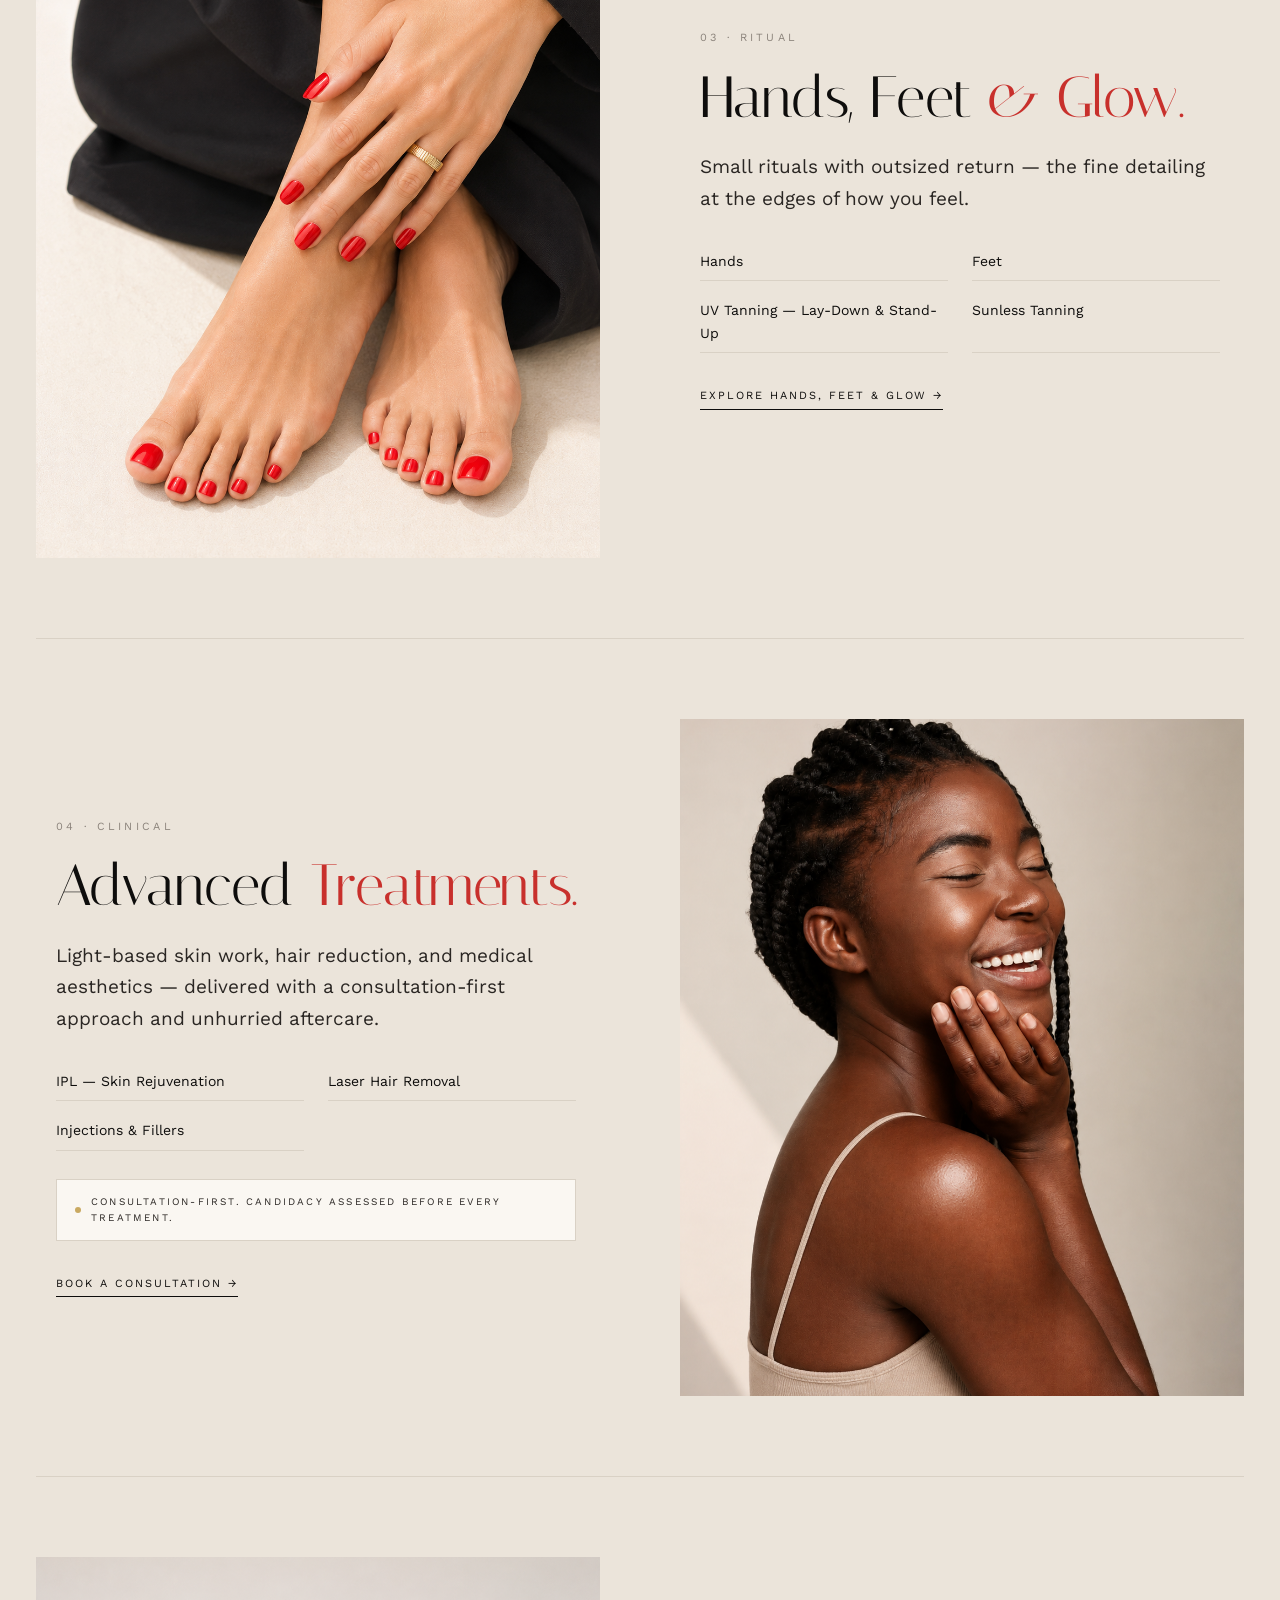
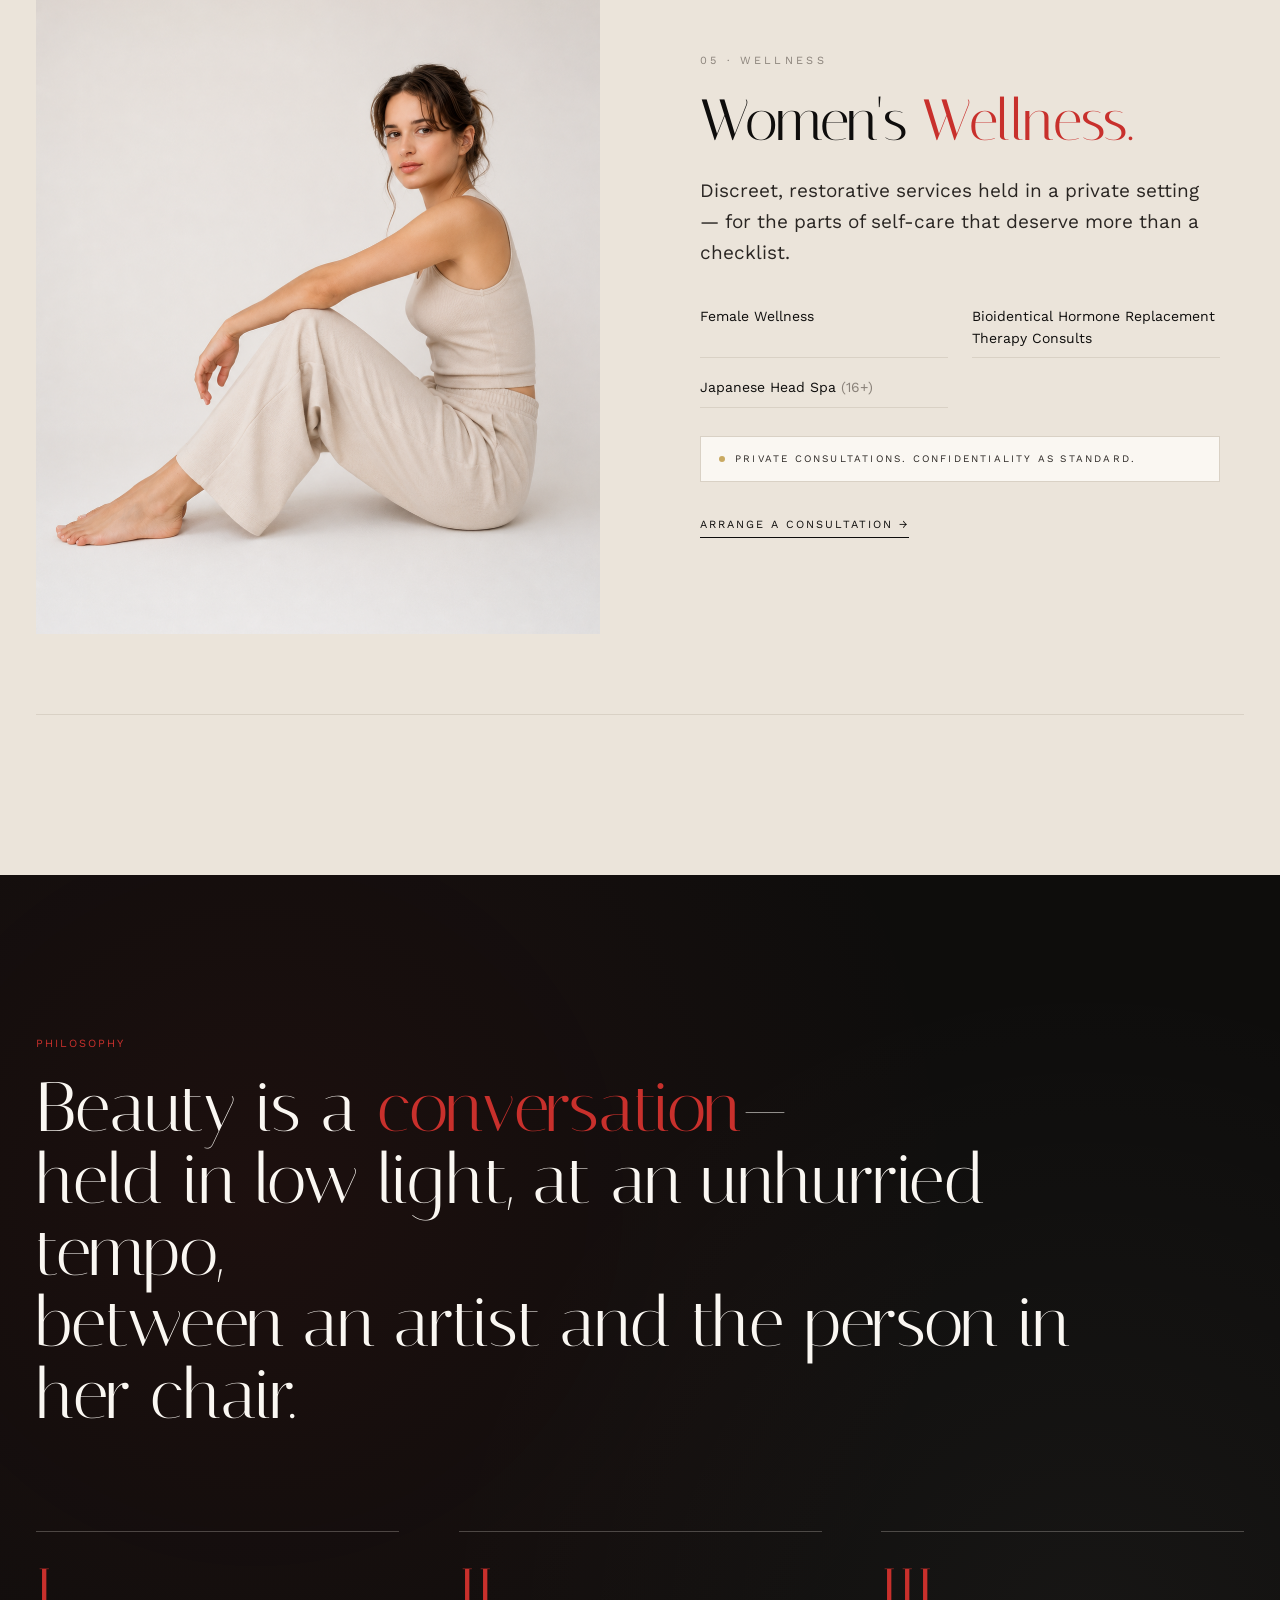
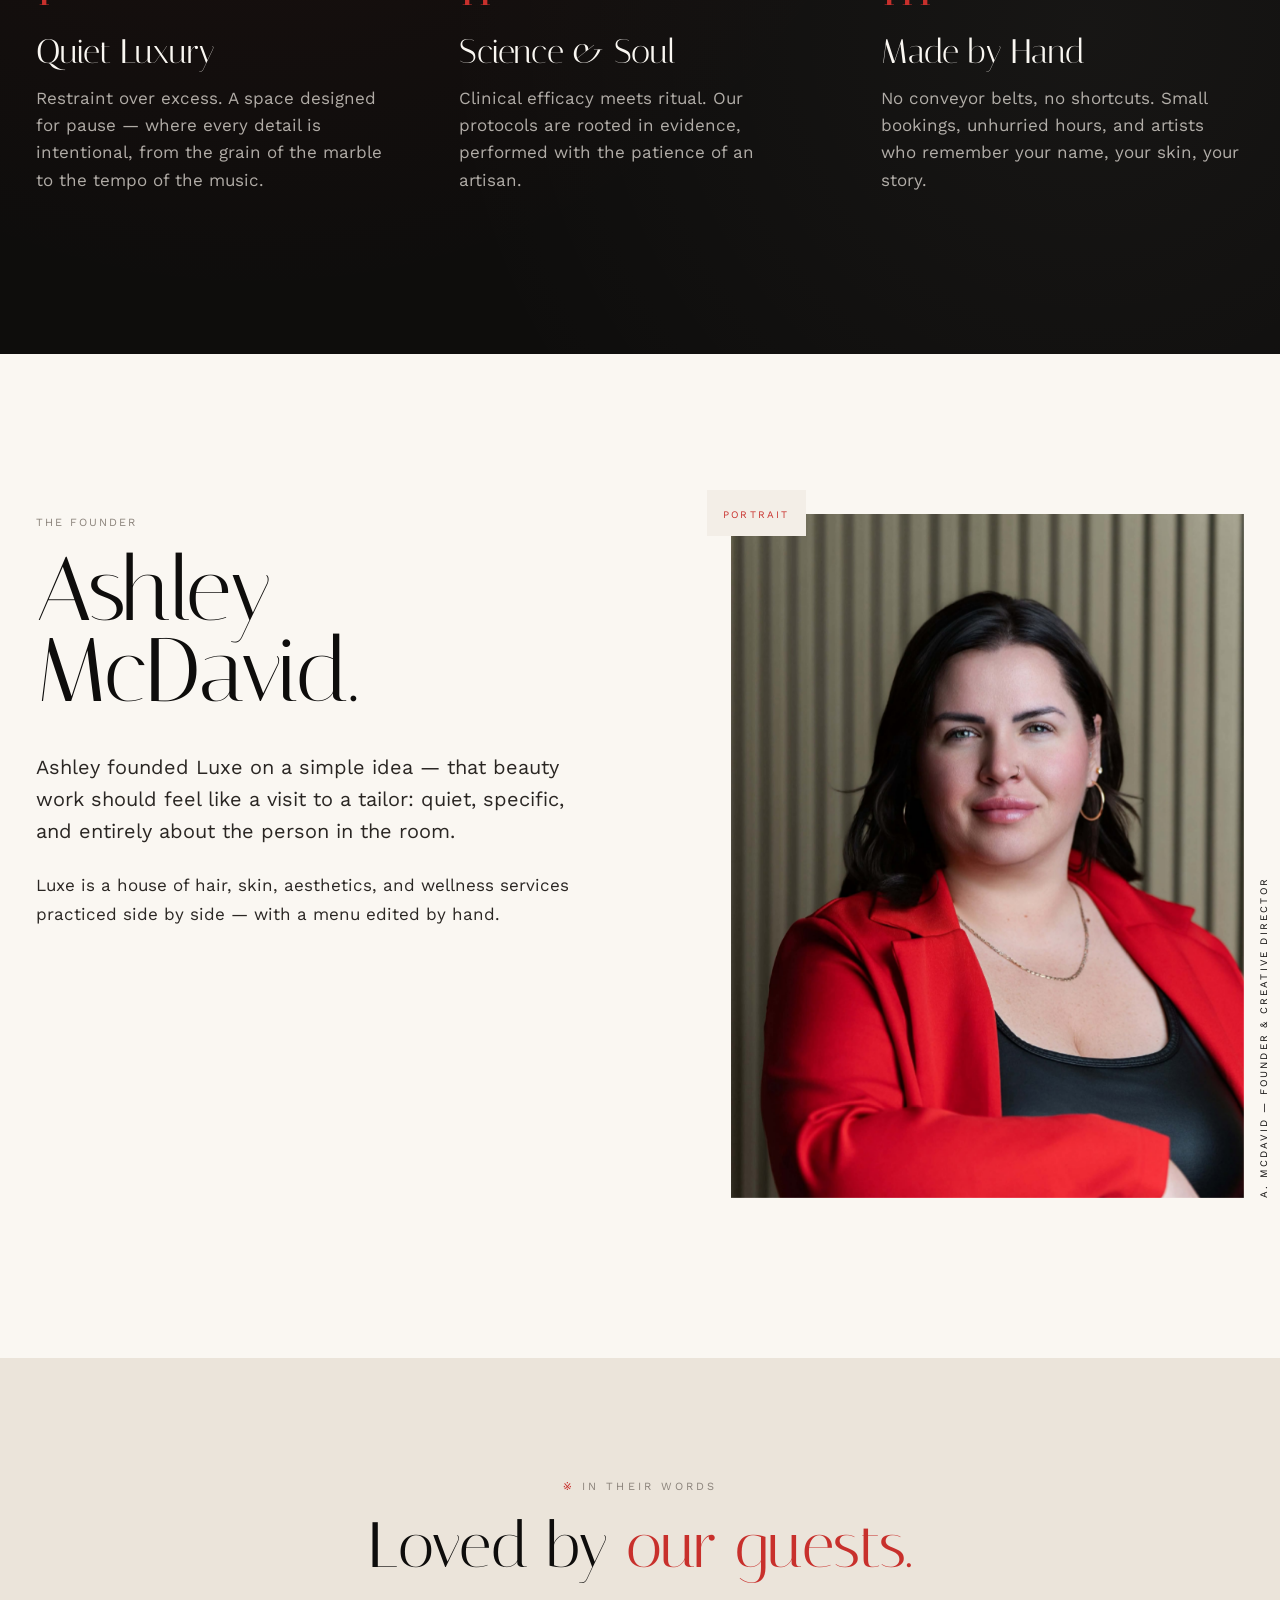
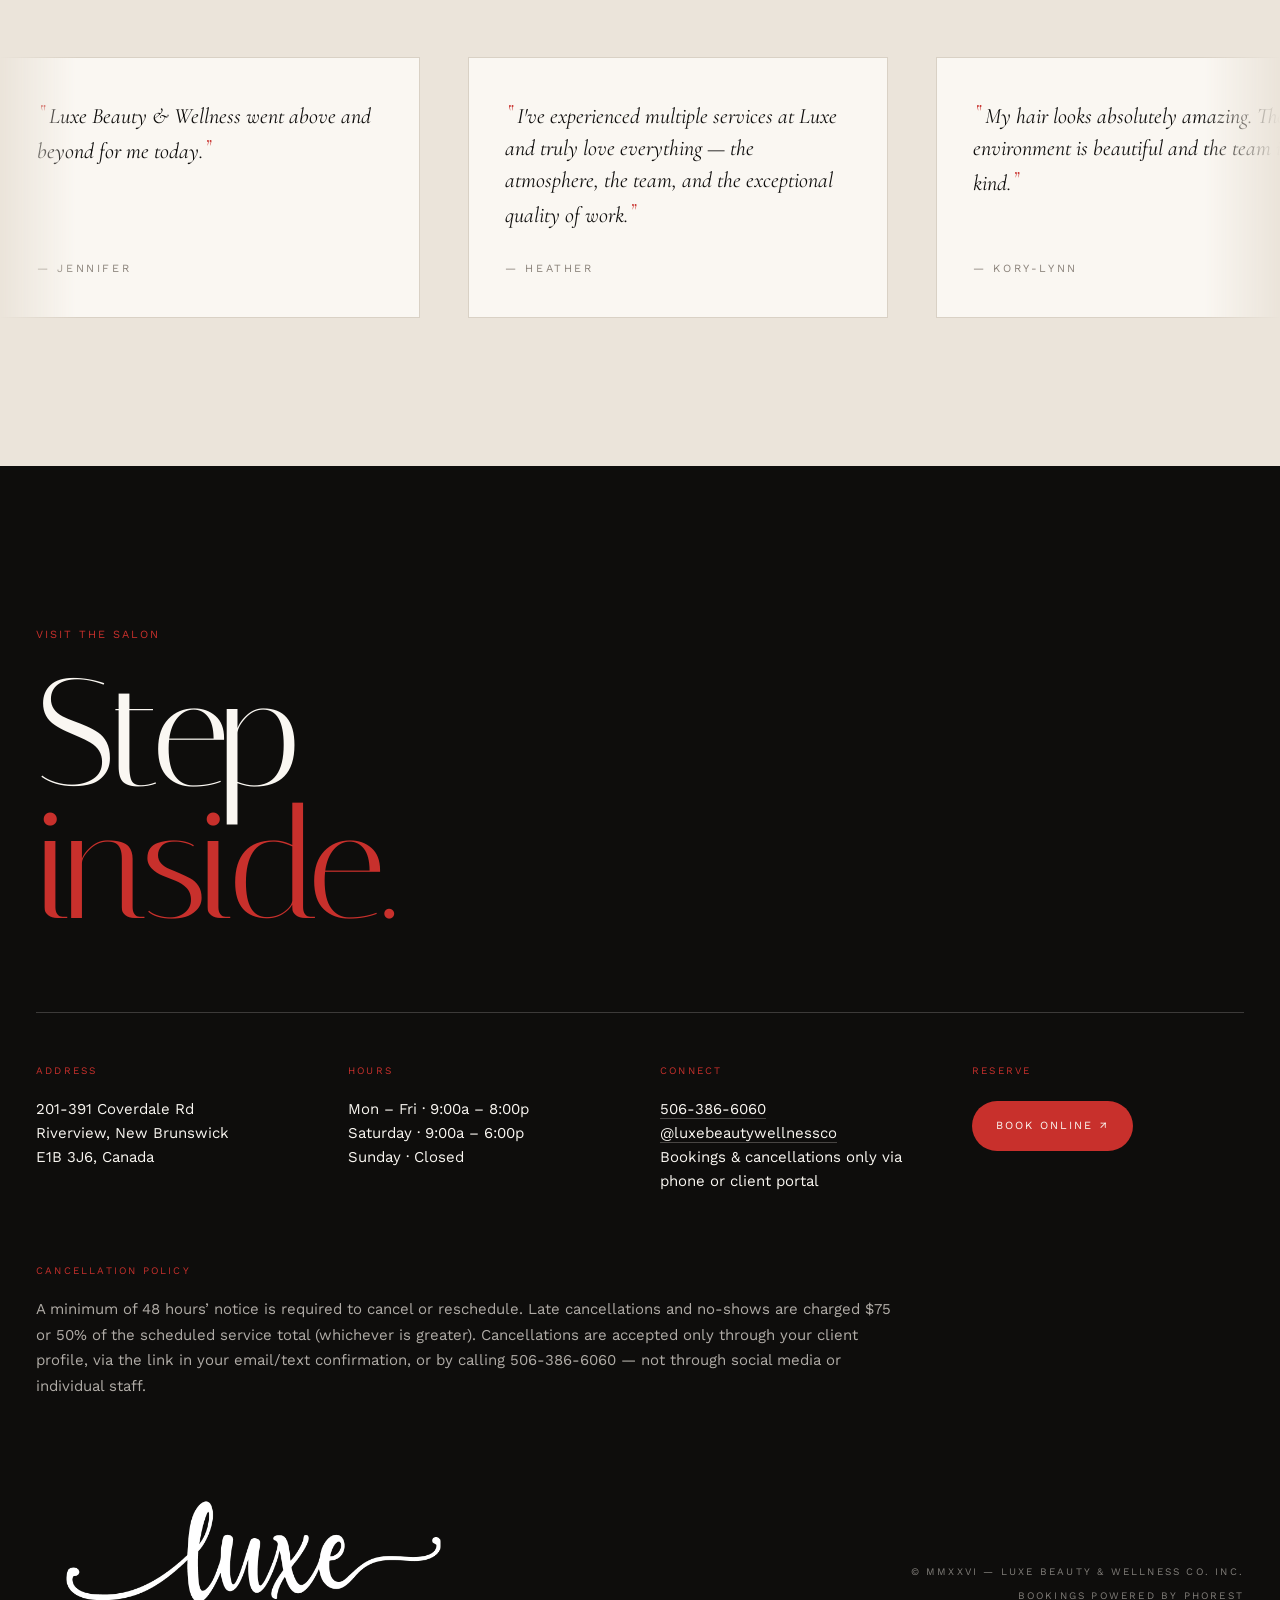
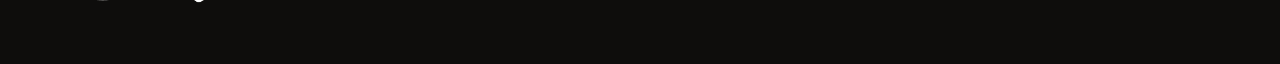
==== commit 3502e59a: "Client revision round — 2026-05-14 Images - World sections: new client photos for Hair Atelier, Skin" ====
--- a/index.html
+++ b/index.html
@@ -172,7 +172,7 @@
           <div class="mono muted mb">The Menu</div>
           <h2 class="display services-title">
             Rituals,<br>
-            <span class="italic gold-shimmer">not</span> appointments.
+            <span class="italic red">not</span> appointments.
           </h2>
         </div>
         <p class="services-intro reveal">
@@ -367,7 +367,7 @@
 
       <article class="world reveal">
         <div class="world-media">
-          <img src="assets/model-mirror.jpg" alt="">
+          <img src="assets/world-hair.png" alt="">
         </div>
         <div class="world-text">
           <div class="mono world-n">01 · The Atelier</div>
@@ -390,7 +390,7 @@
 
       <article class="world world-rev reveal">
         <div class="world-media">
-          <img src="assets/model-skincare.jpg" alt="">
+          <img src="assets/world-skin.png" alt="">
         </div>
         <div class="world-text">
           <div class="mono world-n">02 · Skin</div>
@@ -410,7 +410,7 @@
 
       <article class="world reveal">
         <div class="world-media">
-          <img src="assets/hands-feet.jpg" alt="">
+          <img src="assets/world-hands-feet.png" alt="">
         </div>
         <div class="world-text">
           <div class="mono world-n">03 · Ritual</div>
@@ -430,7 +430,7 @@
 
       <article class="world world-rev reveal">
         <div class="world-media">
-          <img src="assets/model-smile.jpg" alt="">
+          <img src="assets/world-advanced.png" alt="">
         </div>
         <div class="world-text">
           <div class="mono world-n">04 · Clinical</div>
@@ -452,7 +452,7 @@
 
       <article class="world reveal">
         <div class="world-media">
-          <img src="assets/model-seated.jpg" alt="">
+          <img src="assets/world-wellness.png" alt="">
         </div>
         <div class="world-text">
           <div class="mono world-n">05 · Wellness</div>
@@ -523,7 +523,7 @@
         </div>
 
         <div class="fd-image reveal">
-          <img src="assets/founder-black.jpg" alt="Ashley McDavid, Founder">
+          <img src="assets/founder-new-01.png" alt="Ashley McDavid, Founder">
           <div class="fd-tag">
             <span class="mono mono-sm">PORTRAIT</span>
           </div>
@@ -533,25 +533,66 @@
     </div>
   </section>
 
-  <!-- ============ TESTIMONIALS ============ -->
-  <section class="testimonials">
-    <div class="wrap-sm">
-      <div class="mono muted t-kicker"><span class="red">※</span> In their words</div>
-      <div class="t-stage">
-        <div class="t-slide active">
-          <div class="t-quote"><span class="t-mark">“</span>Luxe treats skin like an art form — and it shows.<span class="t-mark">”</span></div>
-        </div>
-        <div class="t-slide">
-          <div class="t-quote"><span class="t-mark">“</span>The work is careful; the experience is cinematic.<span class="t-mark">”</span></div>
-        </div>
-        <div class="t-slide">
-          <div class="t-quote"><span class="t-mark">“</span>Every visit feels considered — from the scent in the air to the timing of the ritual.<span class="t-mark">”</span></div>
-        </div>
-      </div>
-      <div class="t-dots">
-        <button class="t-dot active" data-idx="0" aria-label="Testimonial 1"></button>
-        <button class="t-dot" data-idx="1" aria-label="Testimonial 2"></button>
-        <button class="t-dot" data-idx="2" aria-label="Testimonial 3"></button>
+  <!-- ============ REVIEWS ============ -->
+  <section class="reviews">
+    <div class="reviews-head wrap">
+      <div class="mono muted reveal"><span class="red">※</span> In their words</div>
+      <h2 class="display reviews-title reveal">
+        Loved by <span class="italic">our guests.</span>
+      </h2>
+    </div>
+    <div class="reviews-marquee">
+      <div class="reviews-track">
+        <!-- set 1 -->
+        <article class="review-card">
+          <p class="review-quote"><span class="r-mark">“</span>Luxe Beauty &amp; Wellness went above and beyond for me today.<span class="r-mark">”</span></p>
+          <div class="mono review-by">— Jennifer</div>
+        </article>
+        <article class="review-card">
+          <p class="review-quote"><span class="r-mark">“</span>I've experienced multiple services at Luxe and truly love everything — the atmosphere, the team, and the exceptional quality of work.<span class="r-mark">”</span></p>
+          <div class="mono review-by">— Heather</div>
+        </article>
+        <article class="review-card">
+          <p class="review-quote"><span class="r-mark">“</span>My hair looks absolutely amazing. The environment is beautiful and the team is so kind.<span class="r-mark">”</span></p>
+          <div class="mono review-by">— Kory-Lynn</div>
+        </article>
+        <article class="review-card">
+          <p class="review-quote"><span class="r-mark">“</span>First visit… and now a forever client.<span class="r-mark">”</span></p>
+          <div class="mono review-by">— Jessica</div>
+        </article>
+        <article class="review-card">
+          <p class="review-quote"><span class="r-mark">“</span>I love my experience every single time.<span class="r-mark">”</span></p>
+          <div class="mono review-by">— Melanie</div>
+        </article>
+        <article class="review-card">
+          <p class="review-quote"><span class="r-mark">“</span>The staff is absolutely incredible.<span class="r-mark">”</span></p>
+          <div class="mono review-by">— Brenda</div>
+        </article>
+        <!-- set 2 (duplicate for seamless loop) -->
+        <article class="review-card" aria-hidden="true">
+          <p class="review-quote"><span class="r-mark">“</span>Luxe Beauty &amp; Wellness went above and beyond for me today.<span class="r-mark">”</span></p>
+          <div class="mono review-by">— Jennifer</div>
+        </article>
+        <article class="review-card" aria-hidden="true">
+          <p class="review-quote"><span class="r-mark">“</span>I've experienced multiple services at Luxe and truly love everything — the atmosphere, the team, and the exceptional quality of work.<span class="r-mark">”</span></p>
+          <div class="mono review-by">— Heather</div>
+        </article>
+        <article class="review-card" aria-hidden="true">
+          <p class="review-quote"><span class="r-mark">“</span>My hair looks absolutely amazing. The environment is beautiful and the team is so kind.<span class="r-mark">”</span></p>
+          <div class="mono review-by">— Kory-Lynn</div>
+        </article>
+        <article class="review-card" aria-hidden="true">
+          <p class="review-quote"><span class="r-mark">“</span>First visit… and now a forever client.<span class="r-mark">”</span></p>
+          <div class="mono review-by">— Jessica</div>
+        </article>
+        <article class="review-card" aria-hidden="true">
+          <p class="review-quote"><span class="r-mark">“</span>I love my experience every single time.<span class="r-mark">”</span></p>
+          <div class="mono review-by">— Melanie</div>
+        </article>
+        <article class="review-card" aria-hidden="true">
+          <p class="review-quote"><span class="r-mark">“</span>The staff is absolutely incredible.<span class="r-mark">”</span></p>
+          <div class="mono review-by">— Brenda</div>
+        </article>
       </div>
     </div>
   </section>
@@ -607,7 +648,7 @@
         <div class="ft-mark"><img src="assets/logo-without-slogan.png" alt="Luxe Beauty & Wellness Co."></div>
         <div class="ft-fine mono mono-sm">
           <span>© MMXXVI — Luxe Beauty &amp; Wellness Co. Inc.</span>
-          <span>Bookings powered by Phorest · Payments by Square</span>
+          <span>Bookings powered by Phorest</span>
         </div>
       </div>
     </div>
--- a/styles.css
+++ b/styles.css
@@ -46,7 +46,6 @@
   line-height: 0.92;
 }
 .italic {
-  font-style: italic;
   font-family: 'Italiana', serif;
   font-weight: 400;
 }
@@ -70,9 +69,8 @@
   background-image: url("data:image/svg+xml;utf8,<svg xmlns='http://www.w3.org/2000/svg' width='220' height='220'><filter id='n'><feTurbulence type='fractalNoise' baseFrequency='0.9' numOctaves='2'/><feColorMatrix values='0 0 0 0 0 0 0 0 0 0 0 0 0 0 0 0 0 0 1 0'/></filter><rect width='100%' height='100%' filter='url(%23n)'/></svg>");
 }
 
-/* gold shimmer treatment on italic emphasis words */
+/* gold shimmer treatment on emphasis words */
 .gold-shimmer {
-  font-style: italic;
   font-family: 'Italiana', serif;
   font-weight: 400;
   background-image: linear-gradient(120deg, #C9A961, #E3CC91, #C9A961);
@@ -389,11 +387,9 @@
 }
 .stamp-icon {
   display: block;
-  width: 42px;
-  height: 42px;
+  width: 46px;
+  height: 46px;
   object-fit: contain;
-  filter: brightness(0) invert(1);
-  opacity: 0.92;
 }
 
 .quote-card {
@@ -407,7 +403,7 @@
   box-shadow: 0 20px 40px rgba(14,13,12,0.3);
   animation: fadein 1.4s cubic-bezier(.2,.7,.2,1) .9s both, floatSm 7s ease-in-out infinite;
 }
-.quote-label  { color: var(--gold); margin-bottom: 10px; letter-spacing: 0.28em; }
+.quote-label  { color: var(--red); margin-bottom: 10px; letter-spacing: 0.28em; }
 .quote-body   { font-size: 20px; font-style: italic; line-height: 1.45; font-family: 'Cormorant Garamond', serif; }
 .quote-by     { color: var(--silver); margin-top: 12px; }
 
@@ -465,7 +461,7 @@
   font-weight: 300;
   line-height: 1;
 }
-.m-item { font-style: italic; font-family: 'Cormorant Garamond', serif; color: var(--paper); }
+.m-item { font-family: 'Italiana', serif; color: var(--paper); }
 .m-sep.red  { color: var(--red); }
 .m-sep.gold { color: var(--gold); }
 
@@ -520,7 +516,7 @@
 }
 .service-row:hover { padding-left: 20px; }
 .s-n      { grid-column: 1; }
-.s-name   { grid-column: 2; font-size: 30px; letter-spacing: -0.01em; font-family: 'Cormorant Garamond', serif; font-weight: 400; }
+.s-name   { grid-column: 2; font-size: 30px; letter-spacing: -0.01em; font-family: 'Italiana', serif; font-weight: 400; }
 .s-note   { grid-column: 3; color: var(--ink-2); font-style: italic; font-size: 17px; }
 .s-count  { grid-column: 4; color: var(--muted); }
 .s-arrow  { grid-column: 5; text-align: right; color: var(--red); font-size: 20px; }
@@ -567,7 +563,7 @@
   font-family: 'Italiana', serif;
   font-weight: 400;
   color: var(--red);
-  font-style: italic;
+  font-style: normal;
 }
 
 .phil-grid {
@@ -633,47 +629,80 @@
 .fd-tag .mono { color: var(--red); }
 .fd-vert {
   position: absolute;
-  bottom: -32px; right: -24px;
+  bottom: 0; right: -28px;
   writing-mode: vertical-rl;
   transform: rotate(180deg);
 }
 
-/* ============ TESTIMONIALS ============ */
-.testimonials { padding: 140px 36px; background: var(--bone-2); }
-.t-kicker { margin-bottom: 40px; }
-.t-stage { min-height: 260px; position: relative; }
-.t-slide {
-  position: absolute;
-  inset: 0;
-  opacity: 0;
-  transition: opacity 1s;
-  pointer-events: none;
-}
-.t-slide.active {
-  opacity: 1;
-  pointer-events: auto;
-}
-.t-quote {
+/* ============ REVIEWS (horizontal scrolling) ============ */
+.reviews {
+  padding: 120px 0 140px;
+  background: var(--bone-2);
+  overflow: hidden;
+}
+.reviews-head {
+  text-align: center;
+  margin-bottom: 70px;
+}
+.reviews-head .mono { margin-bottom: 18px; letter-spacing: 0.28em; }
+.reviews-title {
+  font-size: clamp(40px, 5vw, 80px);
+  line-height: 1.02;
+}
+.reviews-title .italic { color: var(--red); }
+
+.reviews-marquee {
+  position: relative;
+  overflow: hidden;
+  -webkit-mask-image: linear-gradient(90deg, transparent 0, #000 6%, #000 94%, transparent 100%);
+          mask-image: linear-gradient(90deg, transparent 0, #000 6%, #000 94%, transparent 100%);
+}
+.reviews-track {
+  display: flex;
+  gap: 48px;
+  align-items: stretch;
+  width: max-content;
+  padding: 8px 0;
+  animation: reviews-scroll 80s linear infinite;
+}
+.reviews-marquee:hover .reviews-track {
+  animation-play-state: paused;
+}
+.review-card {
+  flex: 0 0 auto;
+  width: 420px;
+  background: var(--paper);
+  padding: 40px 36px;
+  border: 1px solid var(--rule);
+  display: flex;
+  flex-direction: column;
+  justify-content: space-between;
+  min-height: 240px;
+}
+.review-quote {
   font-family: 'Cormorant Garamond', serif;
   font-style: italic;
-  font-size: clamp(28px, 3.4vw, 48px);
-  line-height: 1.3;
-  font-weight: 300;
-  margin-bottom: 40px;
-}
-.t-mark { color: var(--red); font-family: 'Italiana', serif; font-style: normal; }
-.t-by   { }
-.t-meta { margin-top: 8px; }
-.t-dots { display: flex; gap: 8px; justify-content: center; margin-top: 30px; }
-.t-dot {
-  width: 8px; height: 2px;
-  background: var(--rule);
-  transition: all .4s;
-  padding: 0;
-}
-.t-dot.active {
-  width: 32px;
-  background: var(--ink);
+  font-size: 22px;
+  line-height: 1.45;
+  font-weight: 400;
+  color: var(--ink);
+  margin-bottom: 28px;
+}
+.r-mark {
+  color: var(--red);
+  font-family: 'Italiana', serif;
+  font-style: normal;
+  font-size: 1.1em;
+  margin: 0 2px;
+}
+.review-by {
+  color: var(--muted);
+  letter-spacing: 0.24em;
+}
+
+@keyframes reviews-scroll {
+  from { transform: translateX(0); }
+  to   { transform: translateX(-50%); }
 }
 
 /* ============ JOURNAL ============ */
@@ -730,8 +759,8 @@
   margin-bottom: 80px;
 }
 .contact-title .italic {
-  font-family: 'Cormorant Garamond', serif;
-  font-weight: 300;
+  font-family: 'Italiana', serif;
+  font-weight: 400;
   color: var(--red);
 }
 
@@ -894,7 +923,6 @@
   color: var(--red);
   font-family: 'Italiana', serif;
   font-weight: 400;
-  font-style: italic;
 }
 .world-lede {
   font-size: 19px;
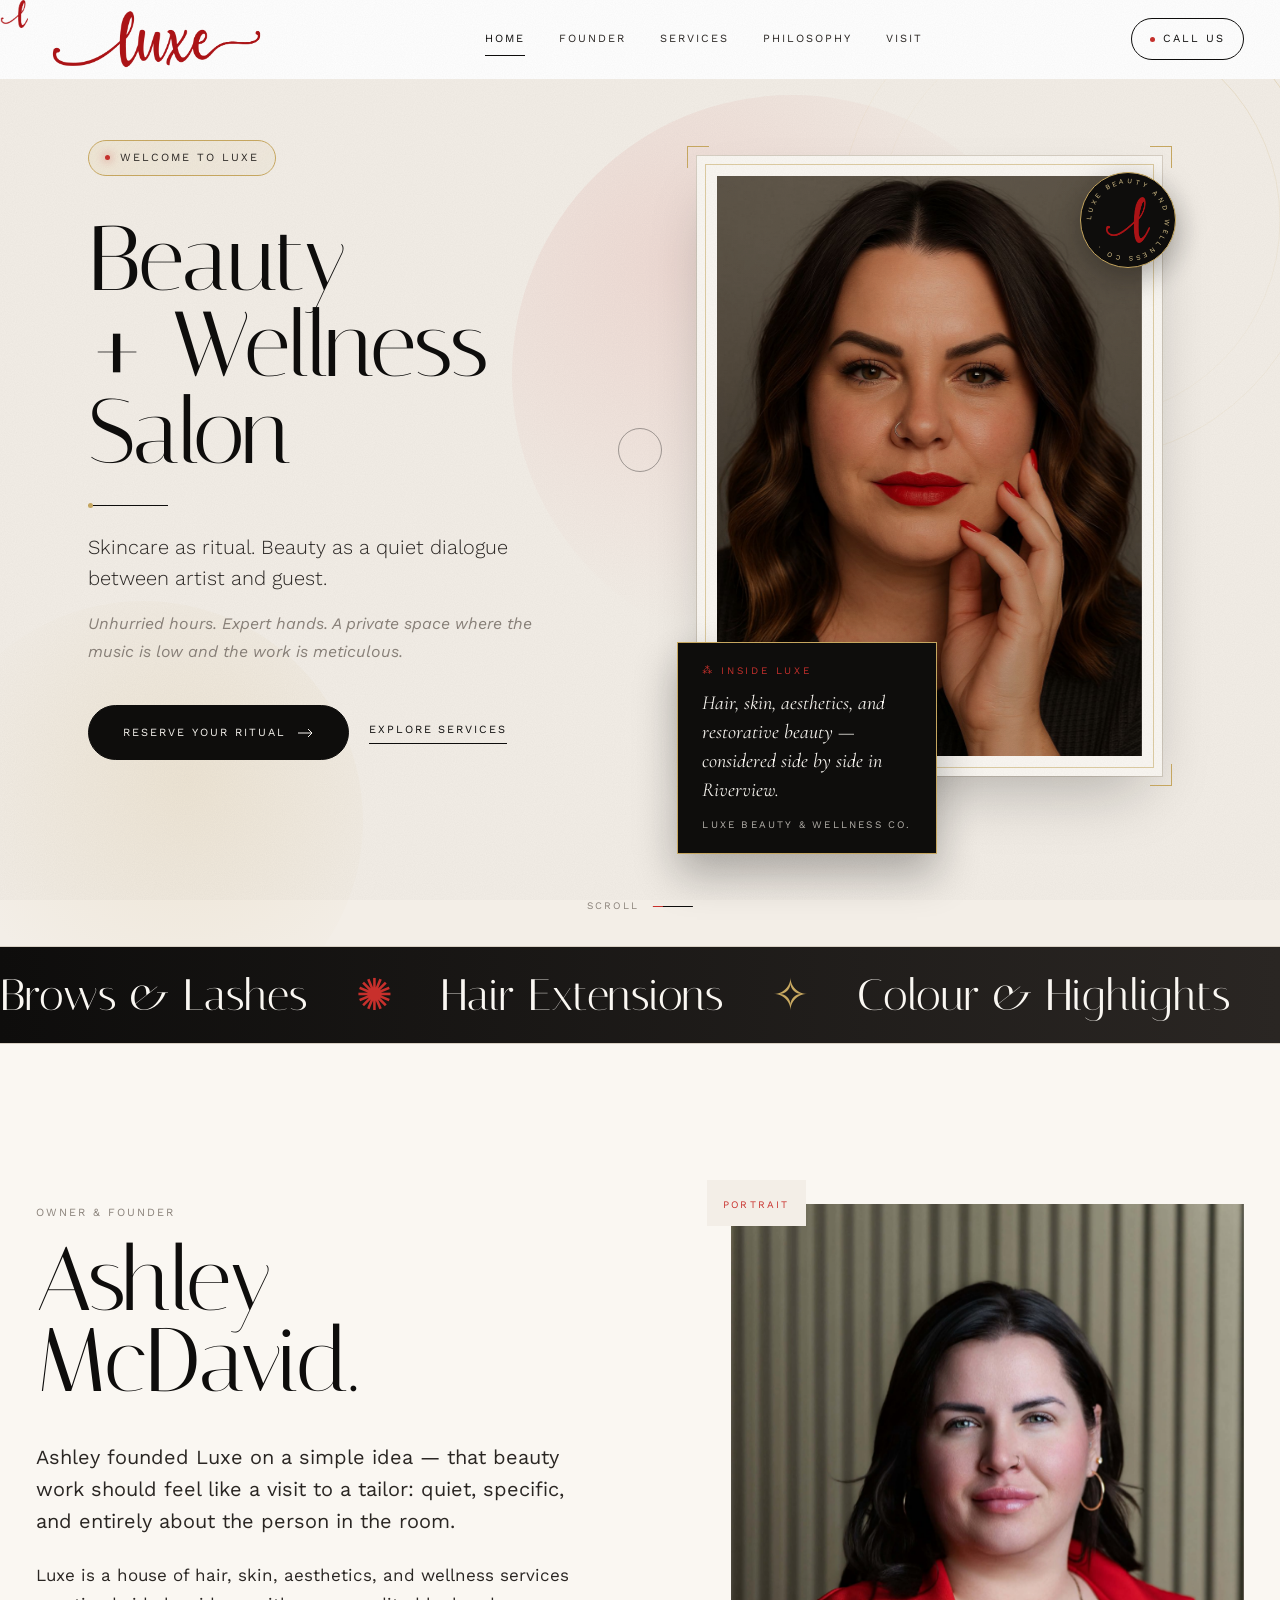
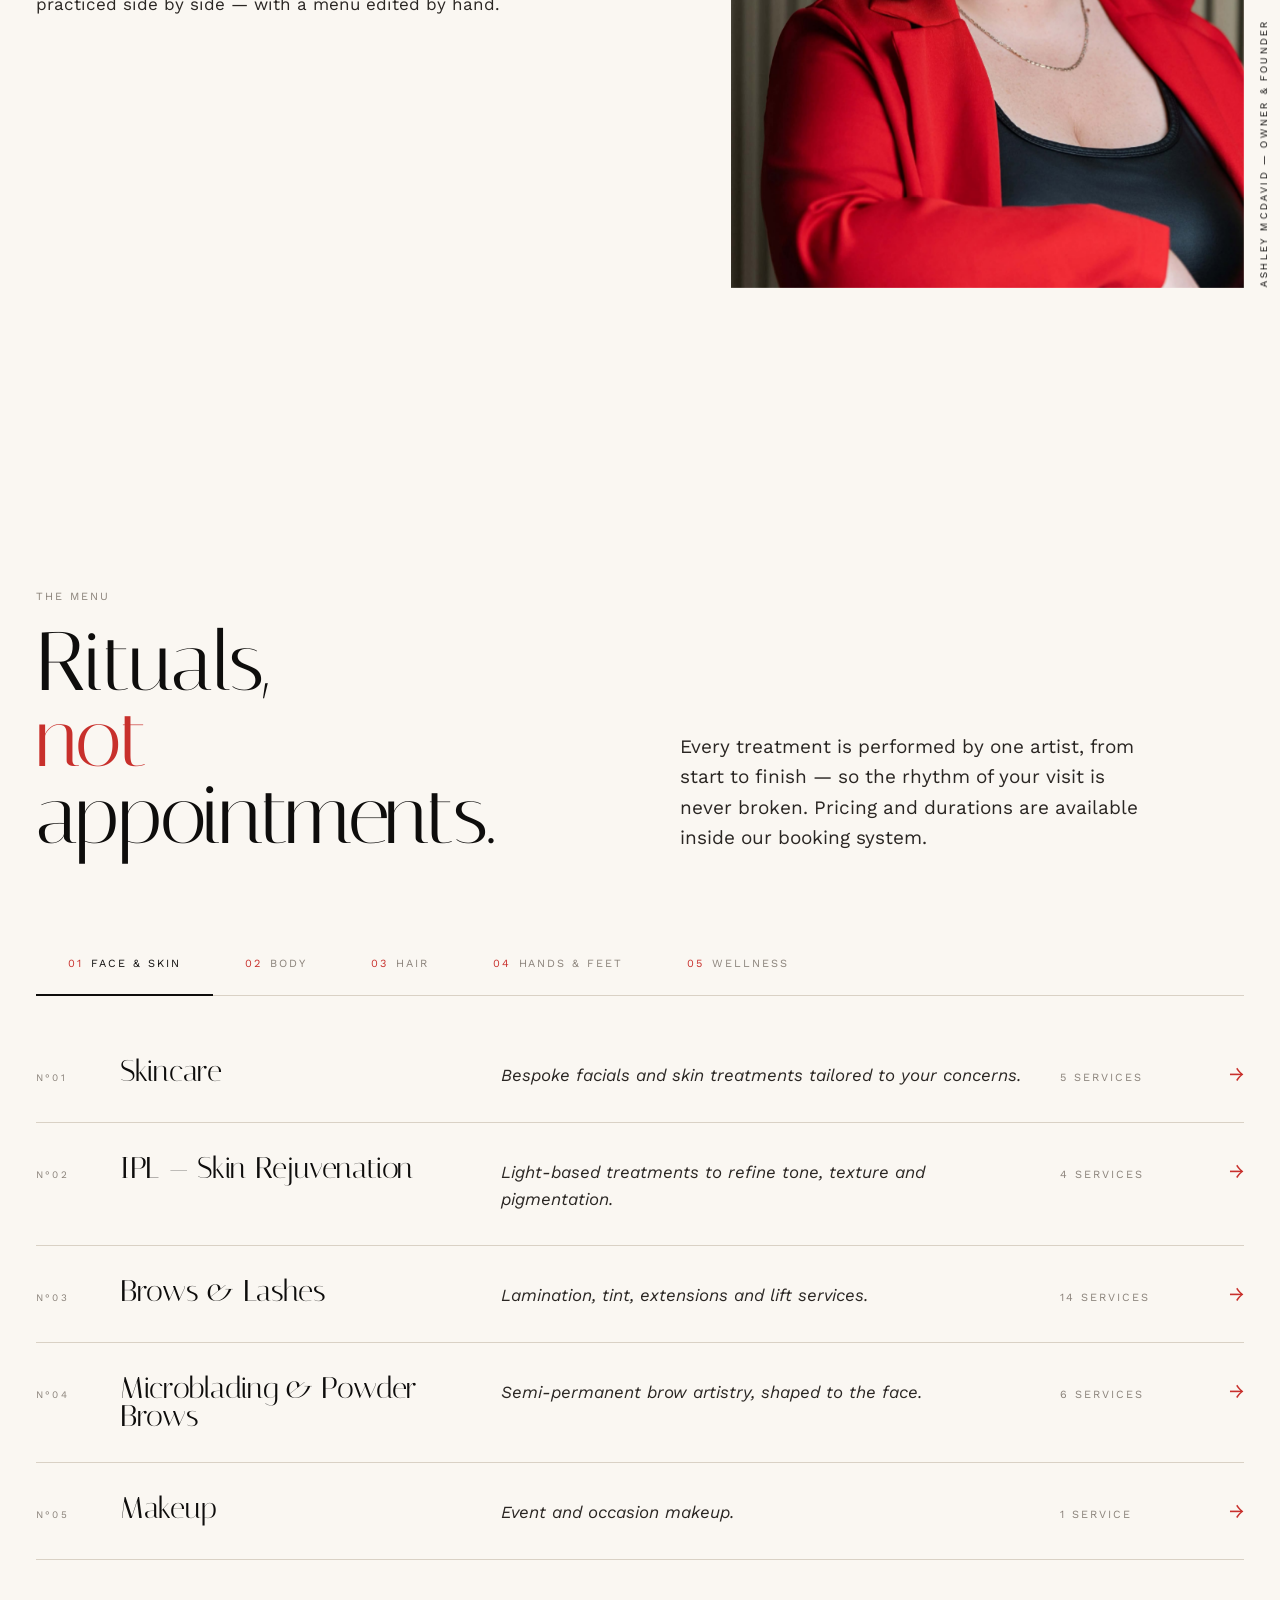
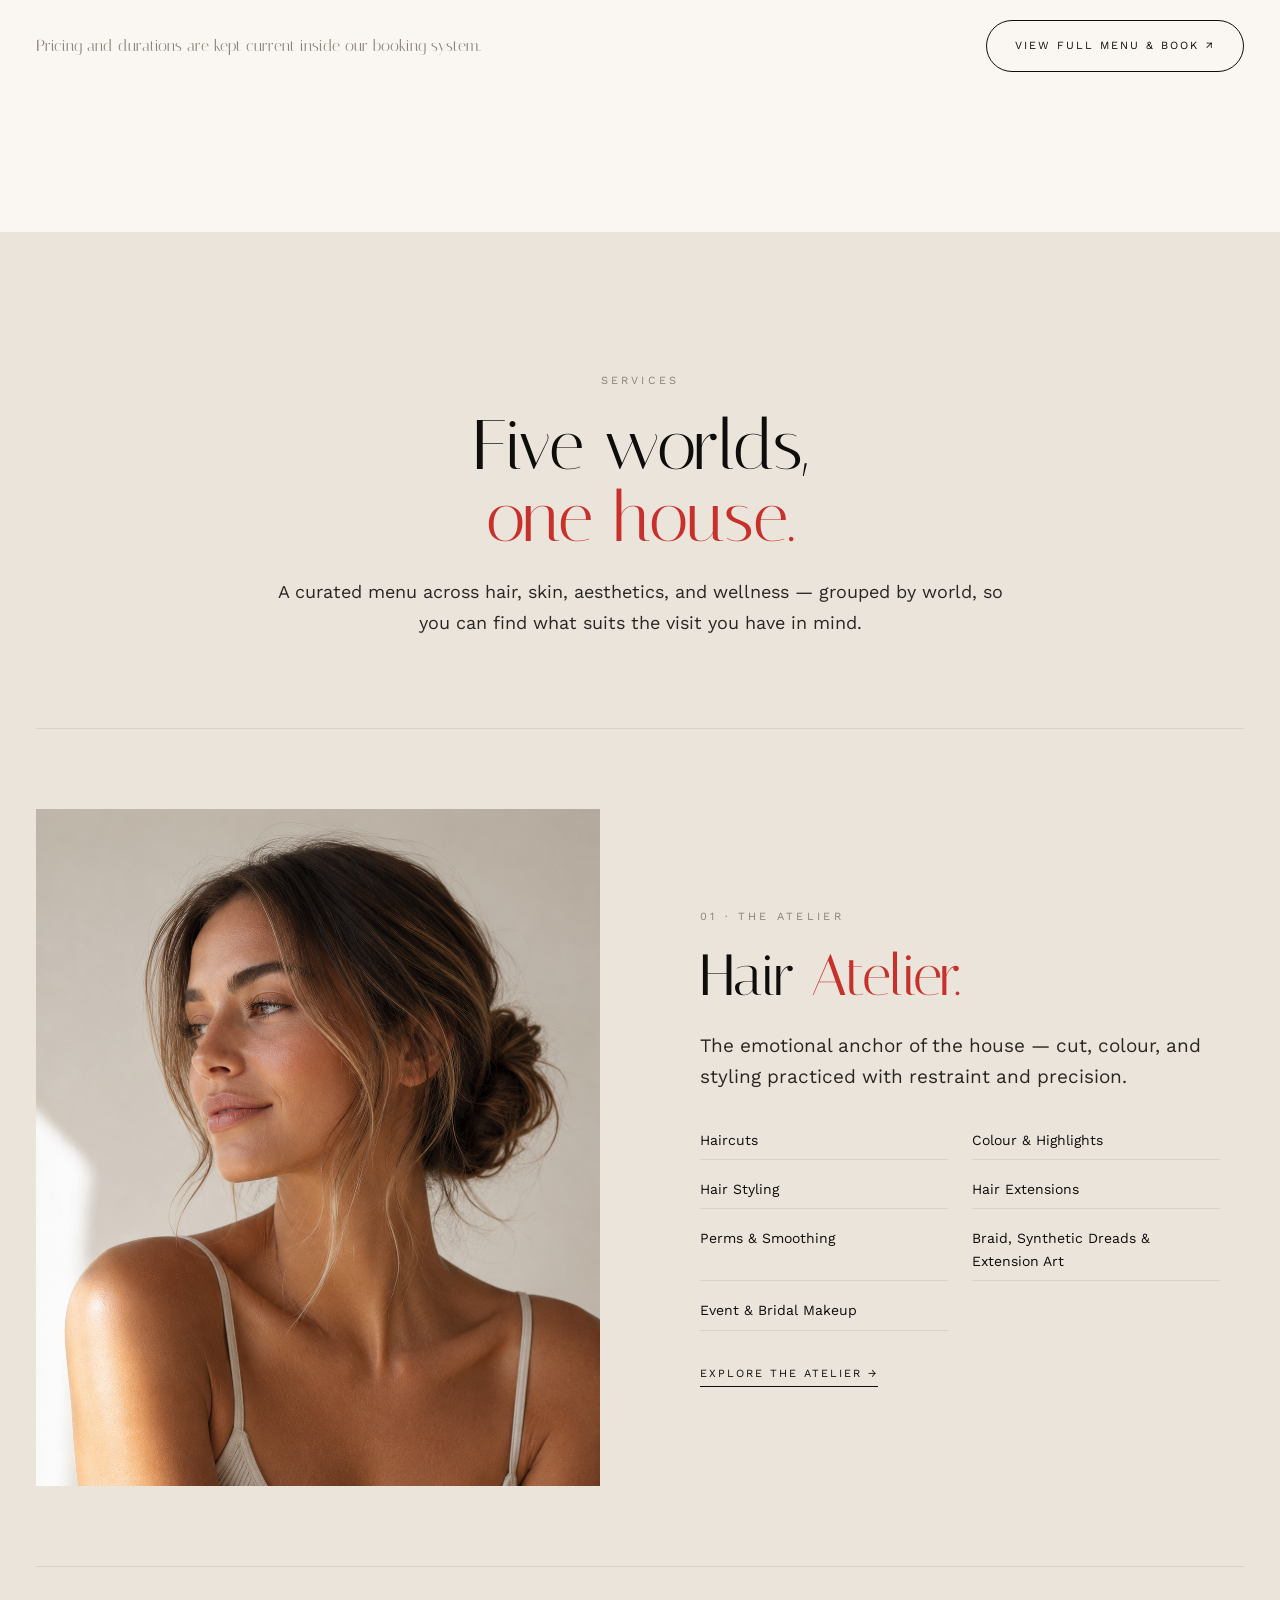
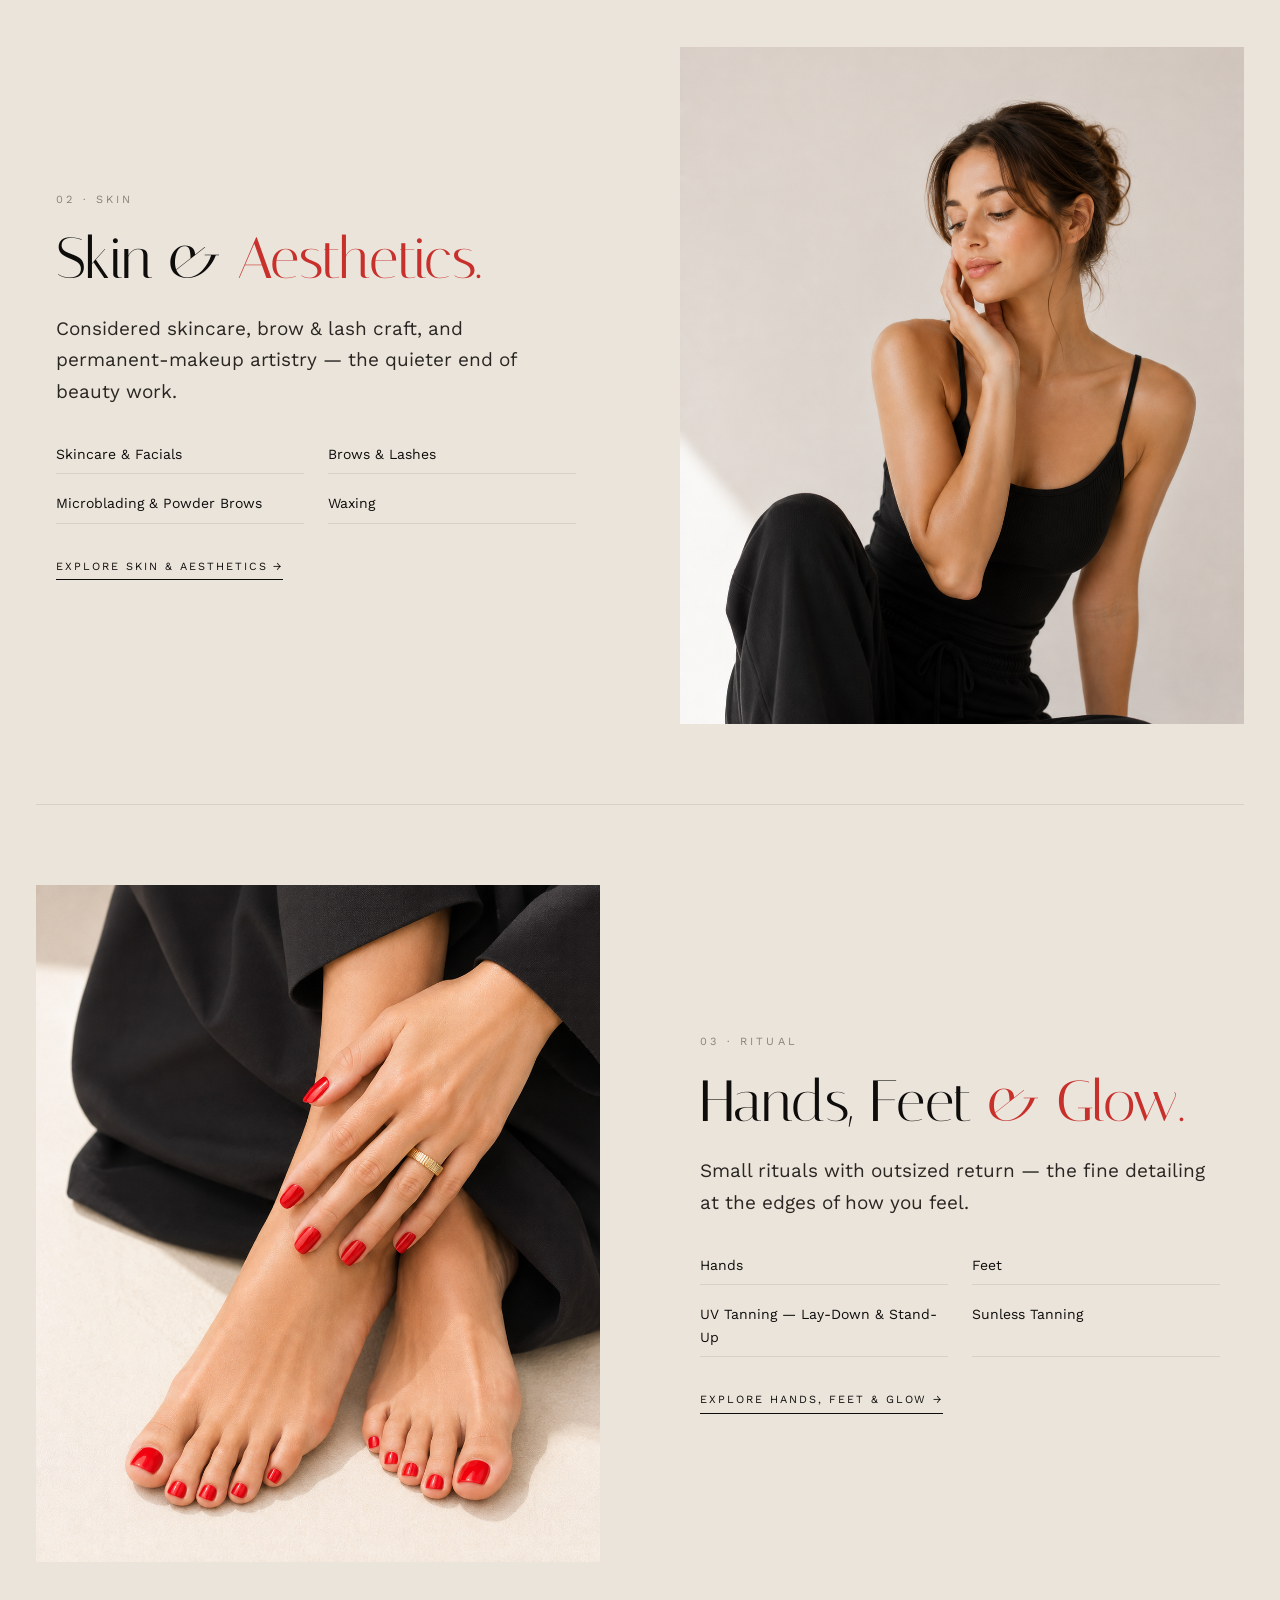
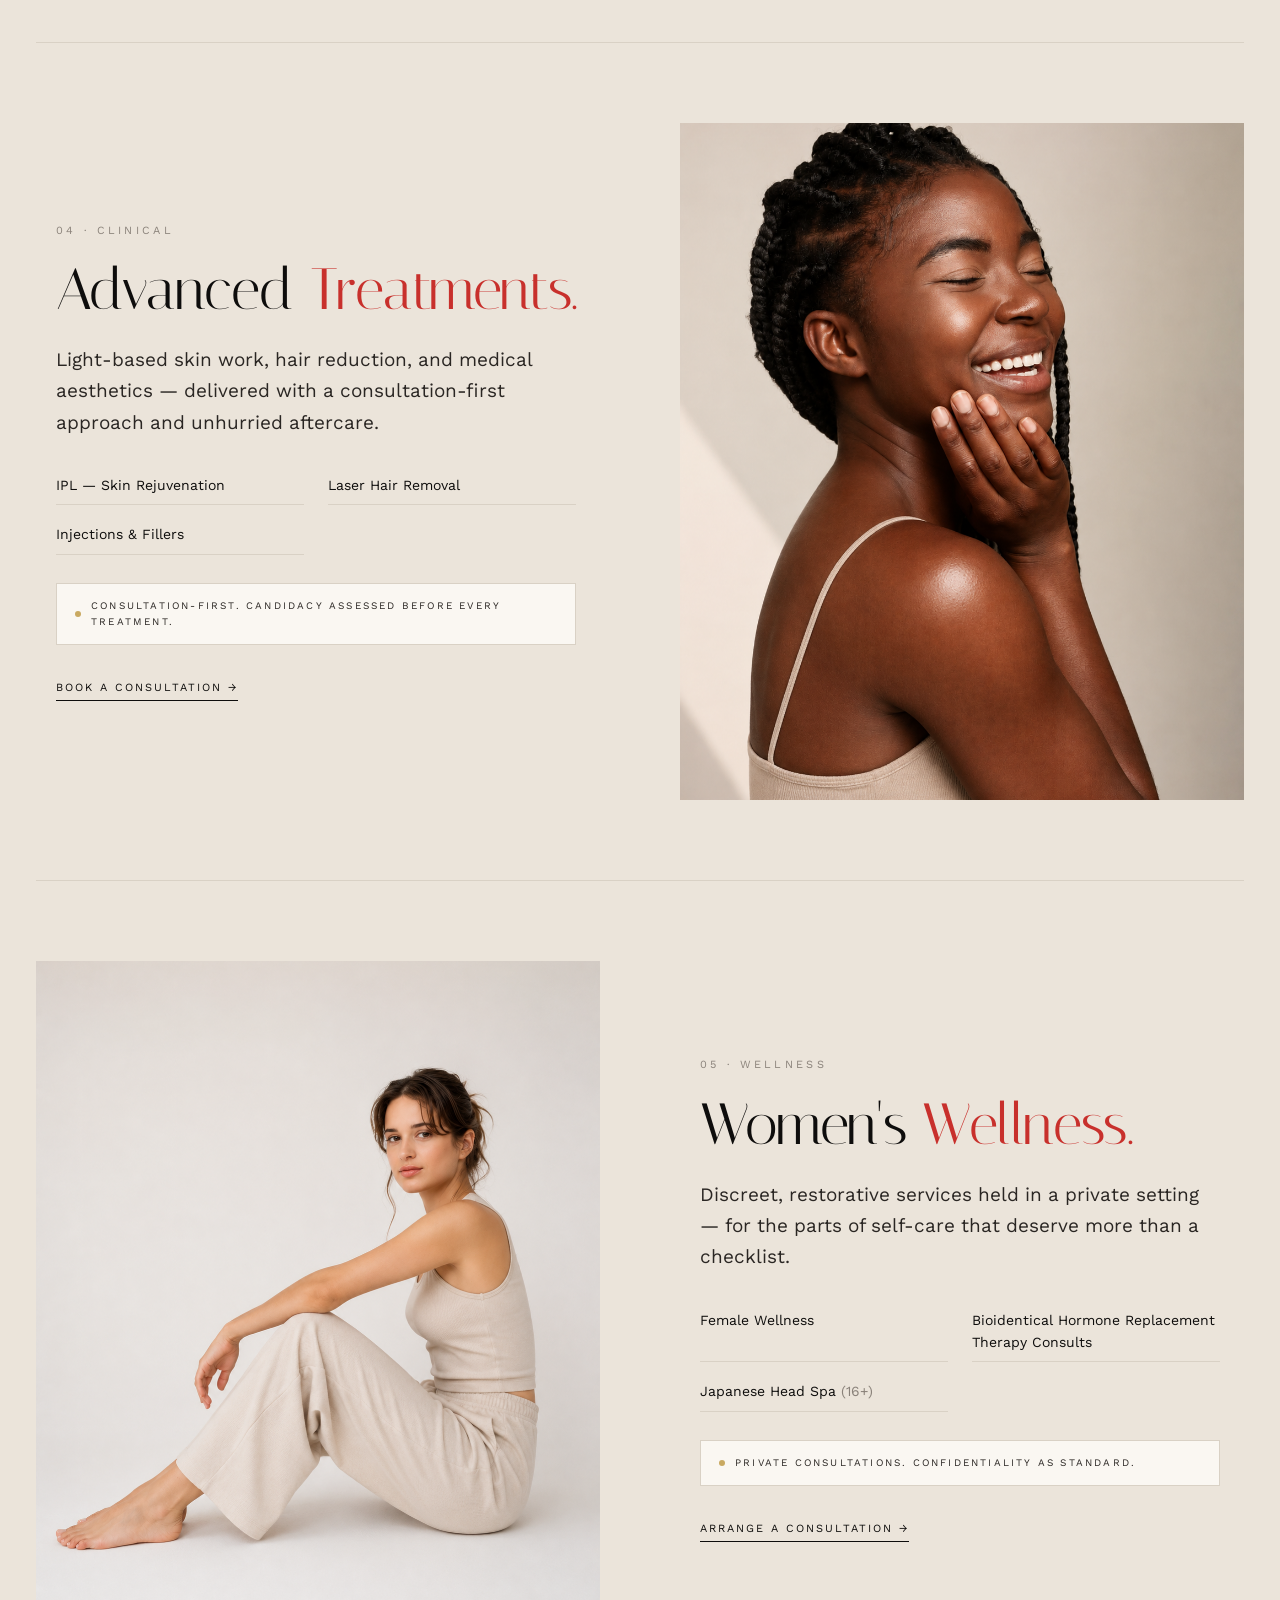
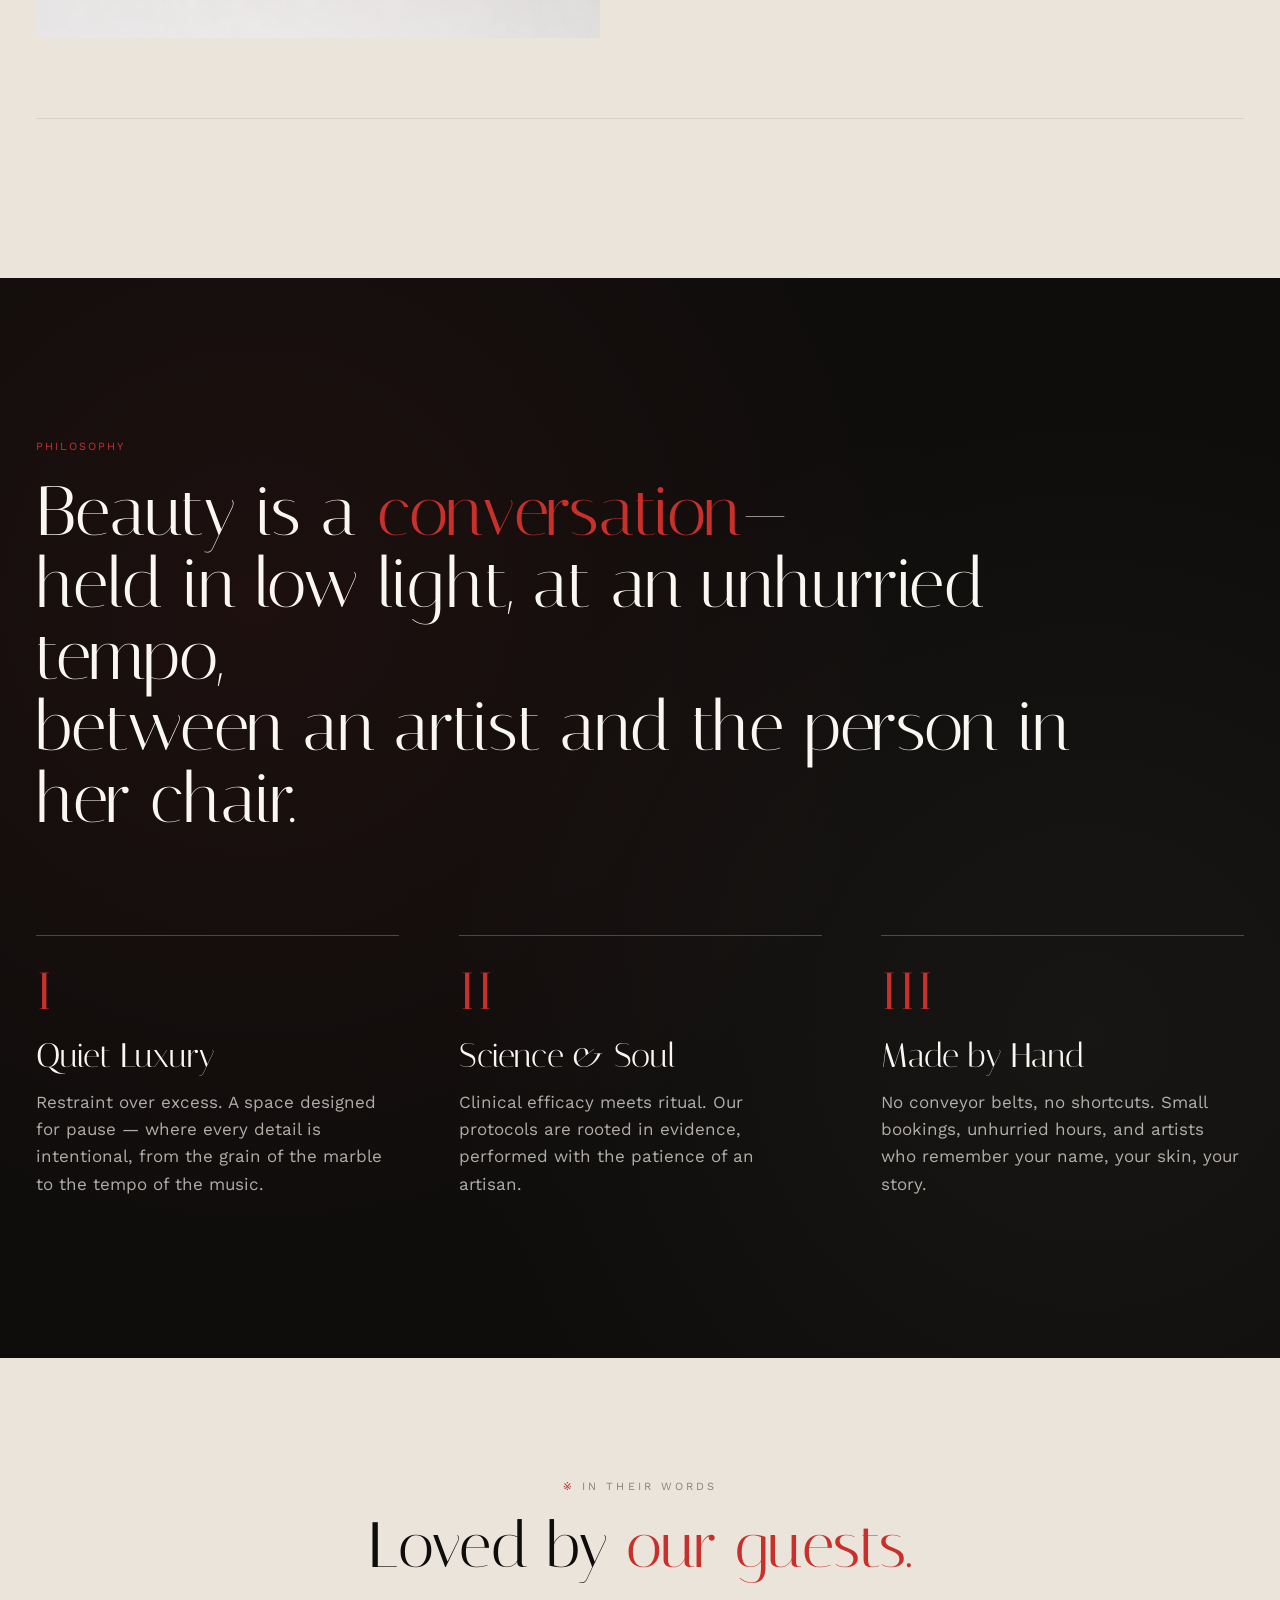
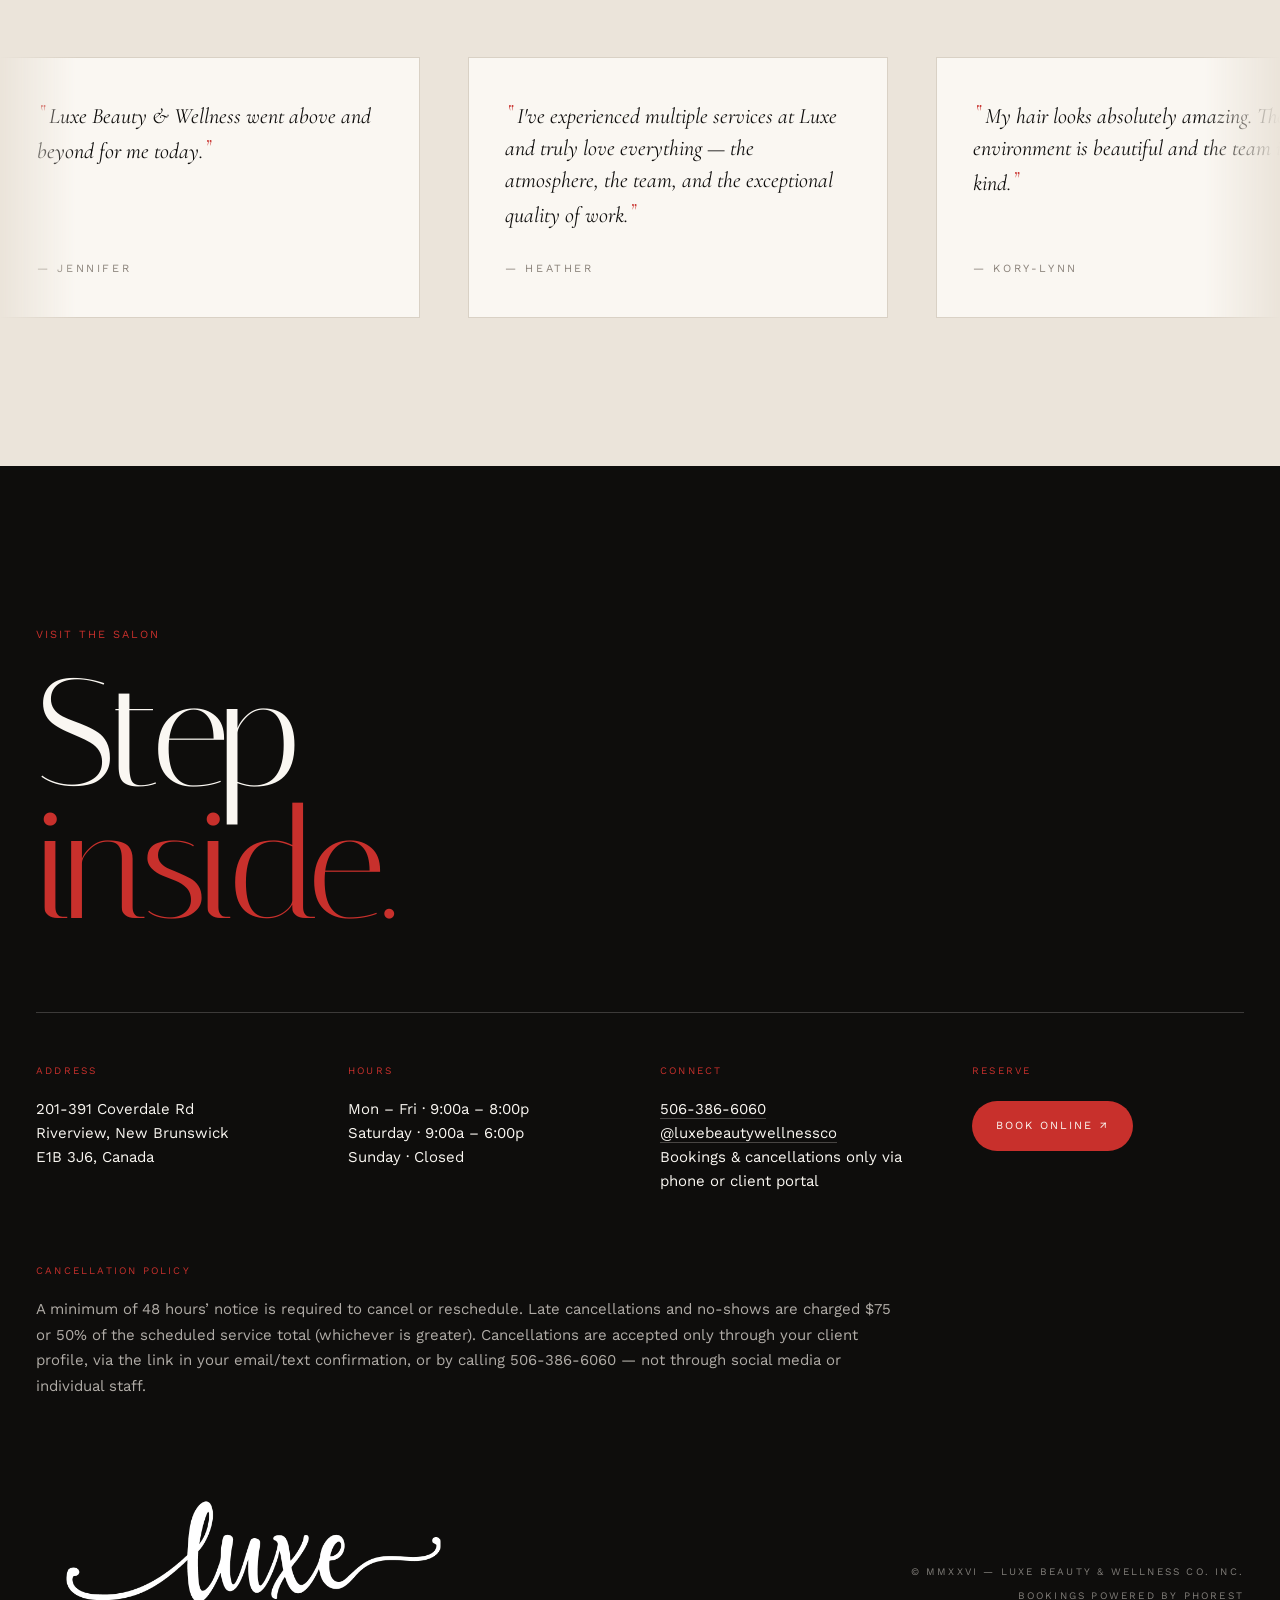
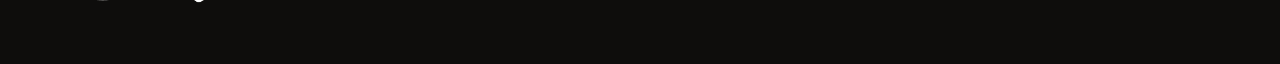
==== commit aaef99e5: "Move founder section above services; full name + Owner & Founder title; reorder nav" ====
--- a/index.html
+++ b/index.html
@@ -24,9 +24,9 @@
   </a>
   <nav class="desktop-nav" aria-label="Primary">
     <a href="#home"       class="mono nav-link" data-nav="home">Home</a>
+    <a href="#founder"    class="mono nav-link" data-nav="founder">Founder</a>
     <a href="#services"   class="mono nav-link" data-nav="services">Services</a>
     <a href="#philosophy" class="mono nav-link" data-nav="philosophy">Philosophy</a>
-    <a href="#founder"    class="mono nav-link" data-nav="founder">Founder</a>
     <a href="#contact"    class="mono nav-link" data-nav="contact">Visit</a>
   </nav>
   <a href="tel:+15063866060" class="mono btn-book" aria-label="Call Luxe Beauty & Wellness Co. at 506-386-6060">
@@ -164,6 +164,34 @@
     </div>
   </div>
 
+  <!-- ============ FOUNDER ============ -->
+  <section id="founder" class="founder">
+    <div class="wrap">
+      <div class="fd-grid">
+        <div class="fd-text">
+          <div class="mono muted mb reveal">Owner &amp; Founder</div>
+          <h2 class="display fd-title reveal">
+            Ashley<br><span class="italic">McDavid.</span>
+          </h2>
+          <p class="fd-lede reveal">
+            Ashley founded Luxe on a simple idea — that beauty work should feel like a visit to a tailor: quiet, specific, and entirely about the person in the room.
+          </p>
+          <p class="fd-sub reveal">
+            Luxe is a house of hair, skin, aesthetics, and wellness services practiced side by side — with a menu edited by hand.
+          </p>
+        </div>
+
+        <div class="fd-image reveal">
+          <img src="assets/founder-new-01.png" alt="Ashley McDavid, Owner & Founder">
+          <div class="fd-tag">
+            <span class="mono mono-sm">PORTRAIT</span>
+          </div>
+          <div class="fd-vert mono mono-sm">ASHLEY MCDAVID — OWNER &amp; FOUNDER</div>
+        </div>
+      </div>
+    </div>
+  </section>
+
   <!-- ============ SERVICES ============ -->
   <section id="services" class="services">
     <div class="wrap">
@@ -505,34 +533,6 @@
     </div>
   </section>
 
-  <!-- ============ FOUNDER ============ -->
-  <section id="founder" class="founder">
-    <div class="wrap">
-      <div class="fd-grid">
-        <div class="fd-text">
-          <div class="mono muted mb reveal">The Founder</div>
-          <h2 class="display fd-title reveal">
-            Ashley<br><span class="italic">McDavid.</span>
-          </h2>
-          <p class="fd-lede reveal">
-            Ashley founded Luxe on a simple idea — that beauty work should feel like a visit to a tailor: quiet, specific, and entirely about the person in the room.
-          </p>
-          <p class="fd-sub reveal">
-            Luxe is a house of hair, skin, aesthetics, and wellness services practiced side by side — with a menu edited by hand.
-          </p>
-        </div>
-
-        <div class="fd-image reveal">
-          <img src="assets/founder-new-01.png" alt="Ashley McDavid, Founder">
-          <div class="fd-tag">
-            <span class="mono mono-sm">PORTRAIT</span>
-          </div>
-          <div class="fd-vert mono mono-sm">A. MCDAVID — FOUNDER &amp; CREATIVE DIRECTOR</div>
-        </div>
-      </div>
-    </div>
-  </section>
-
   <!-- ============ REVIEWS ============ -->
   <section class="reviews">
     <div class="reviews-head wrap">
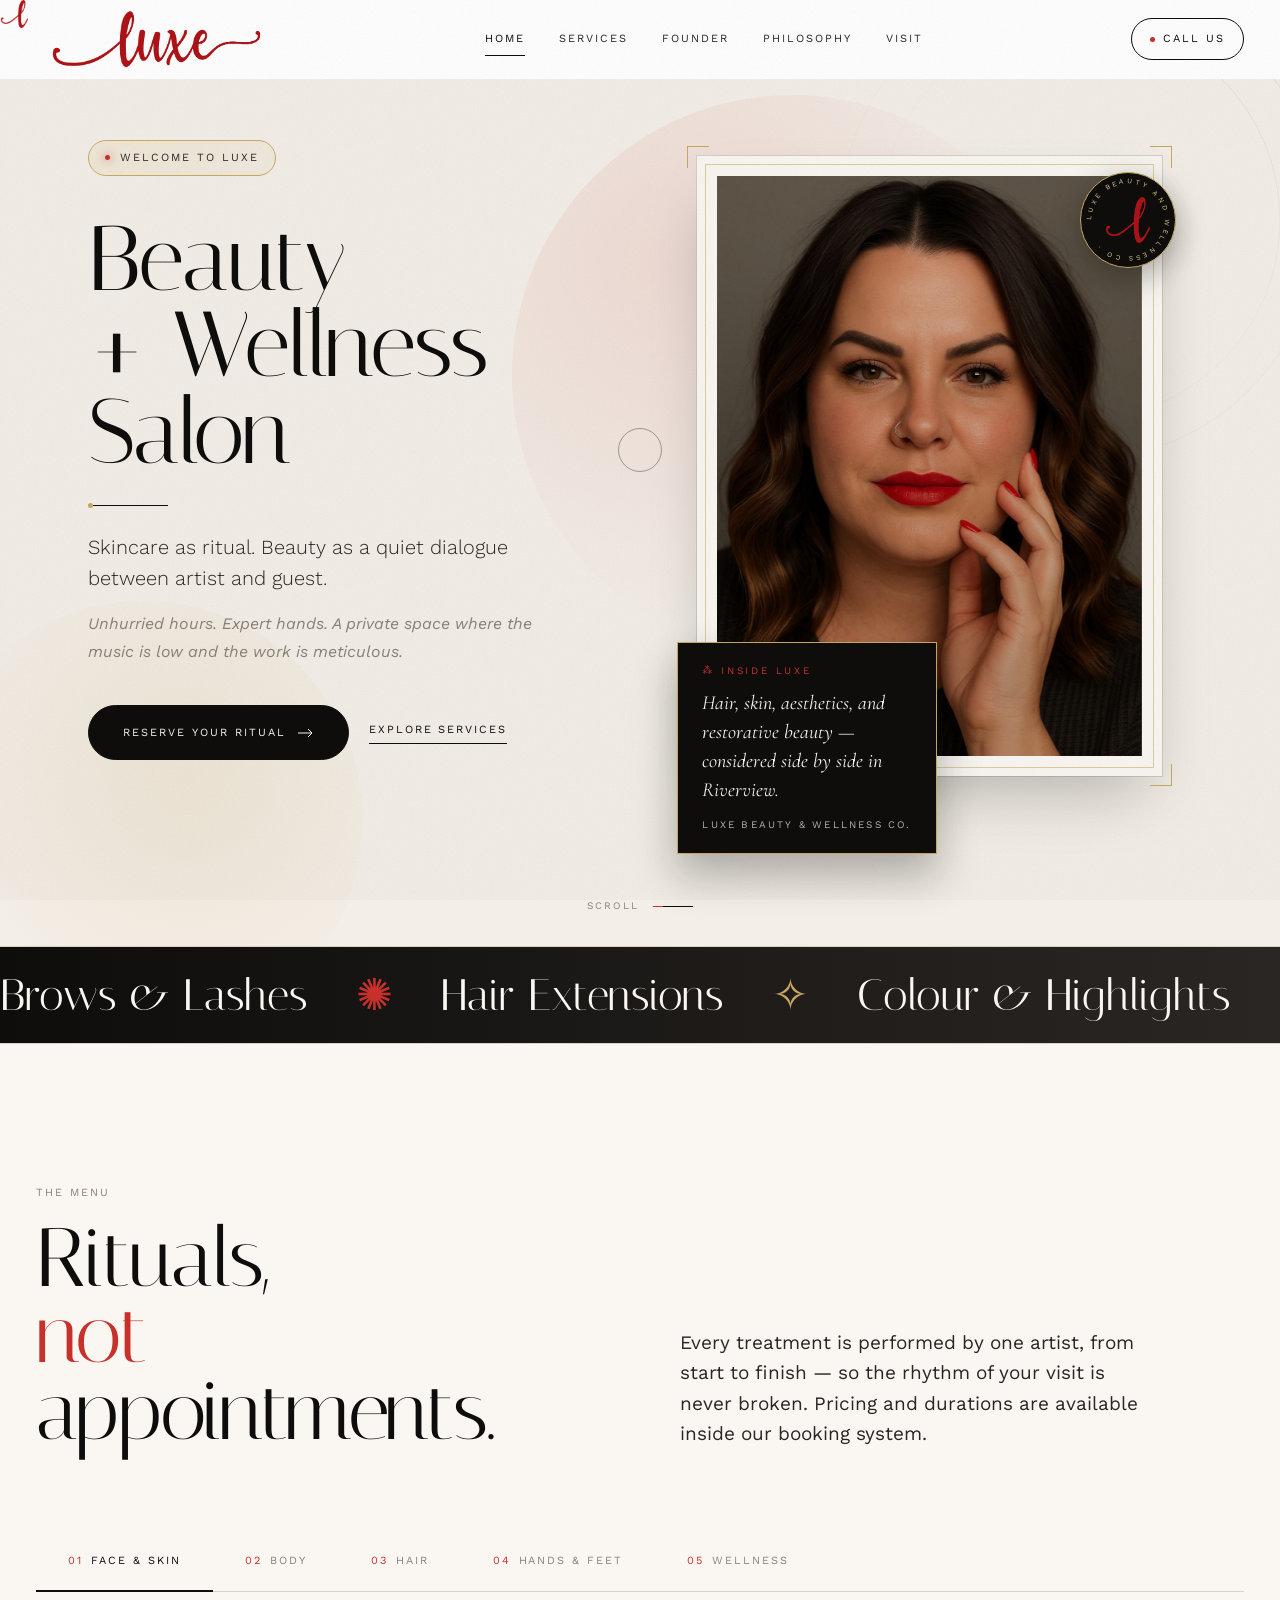
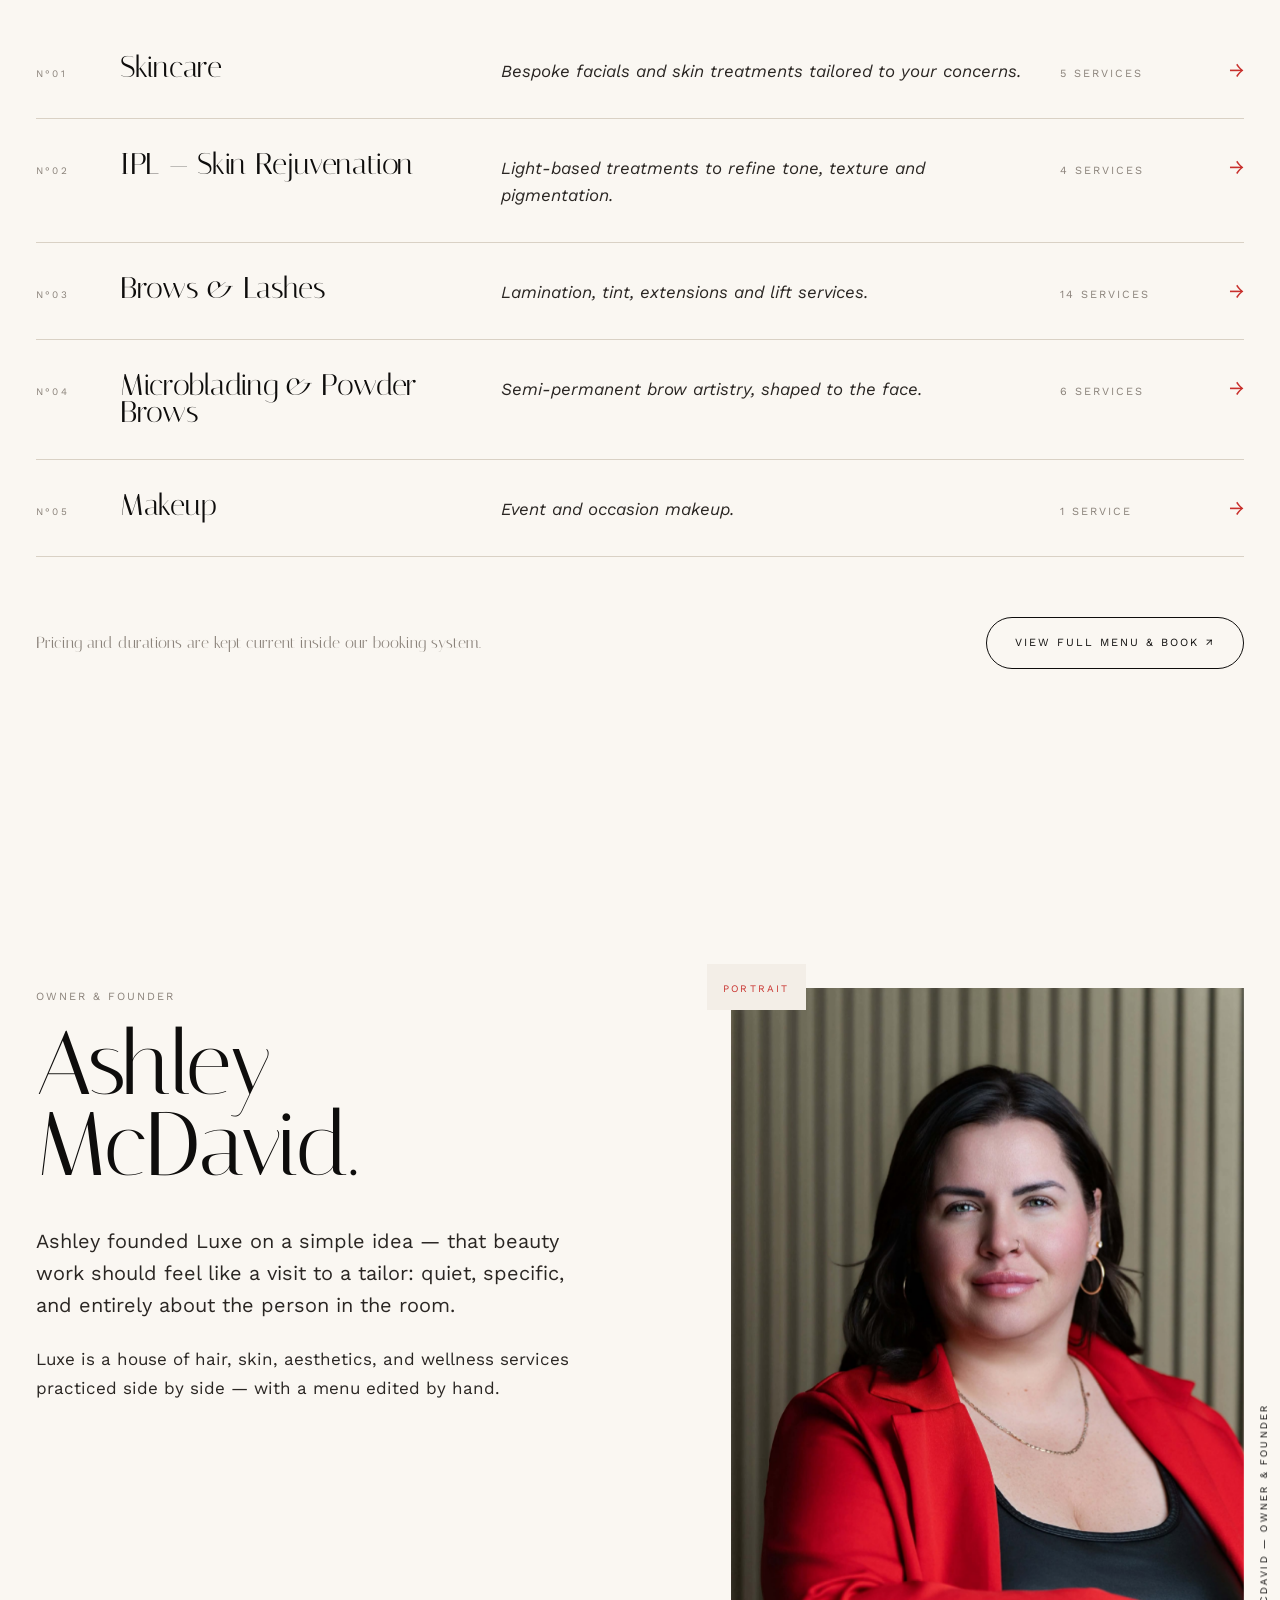
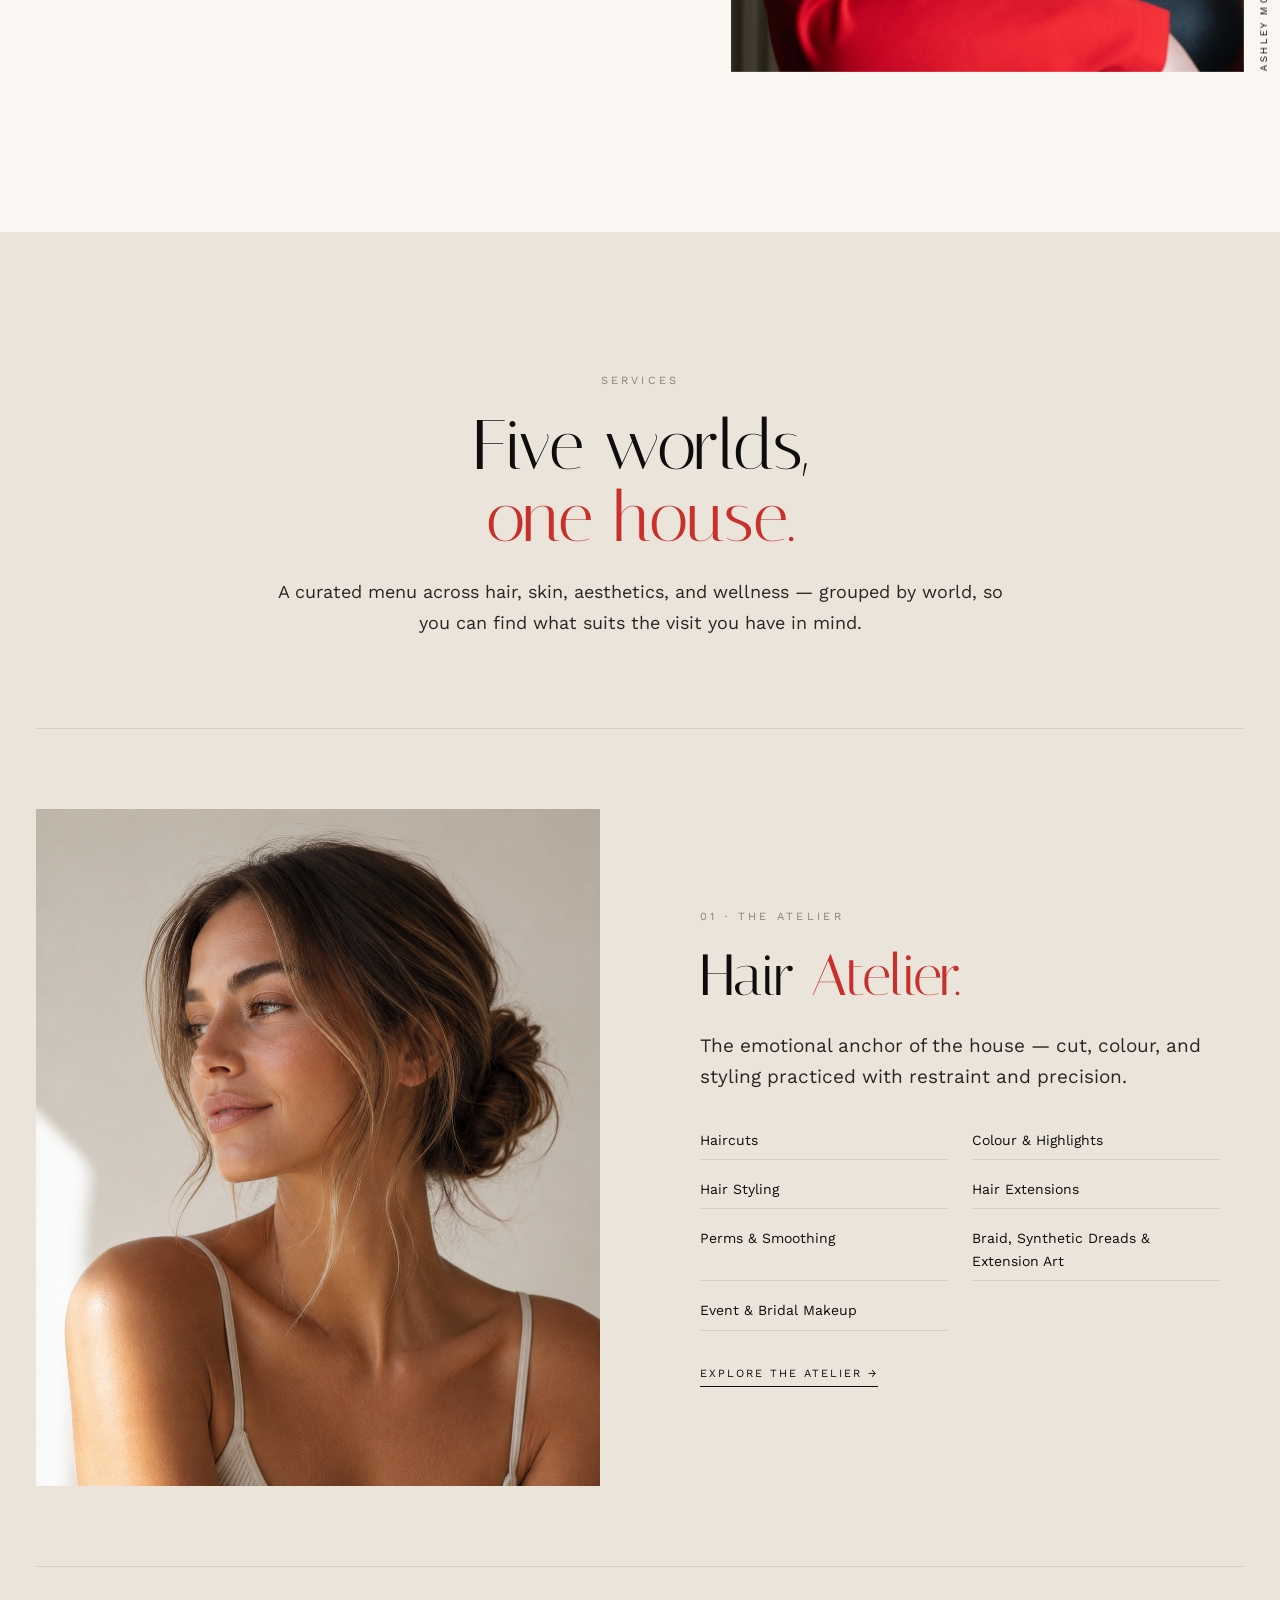
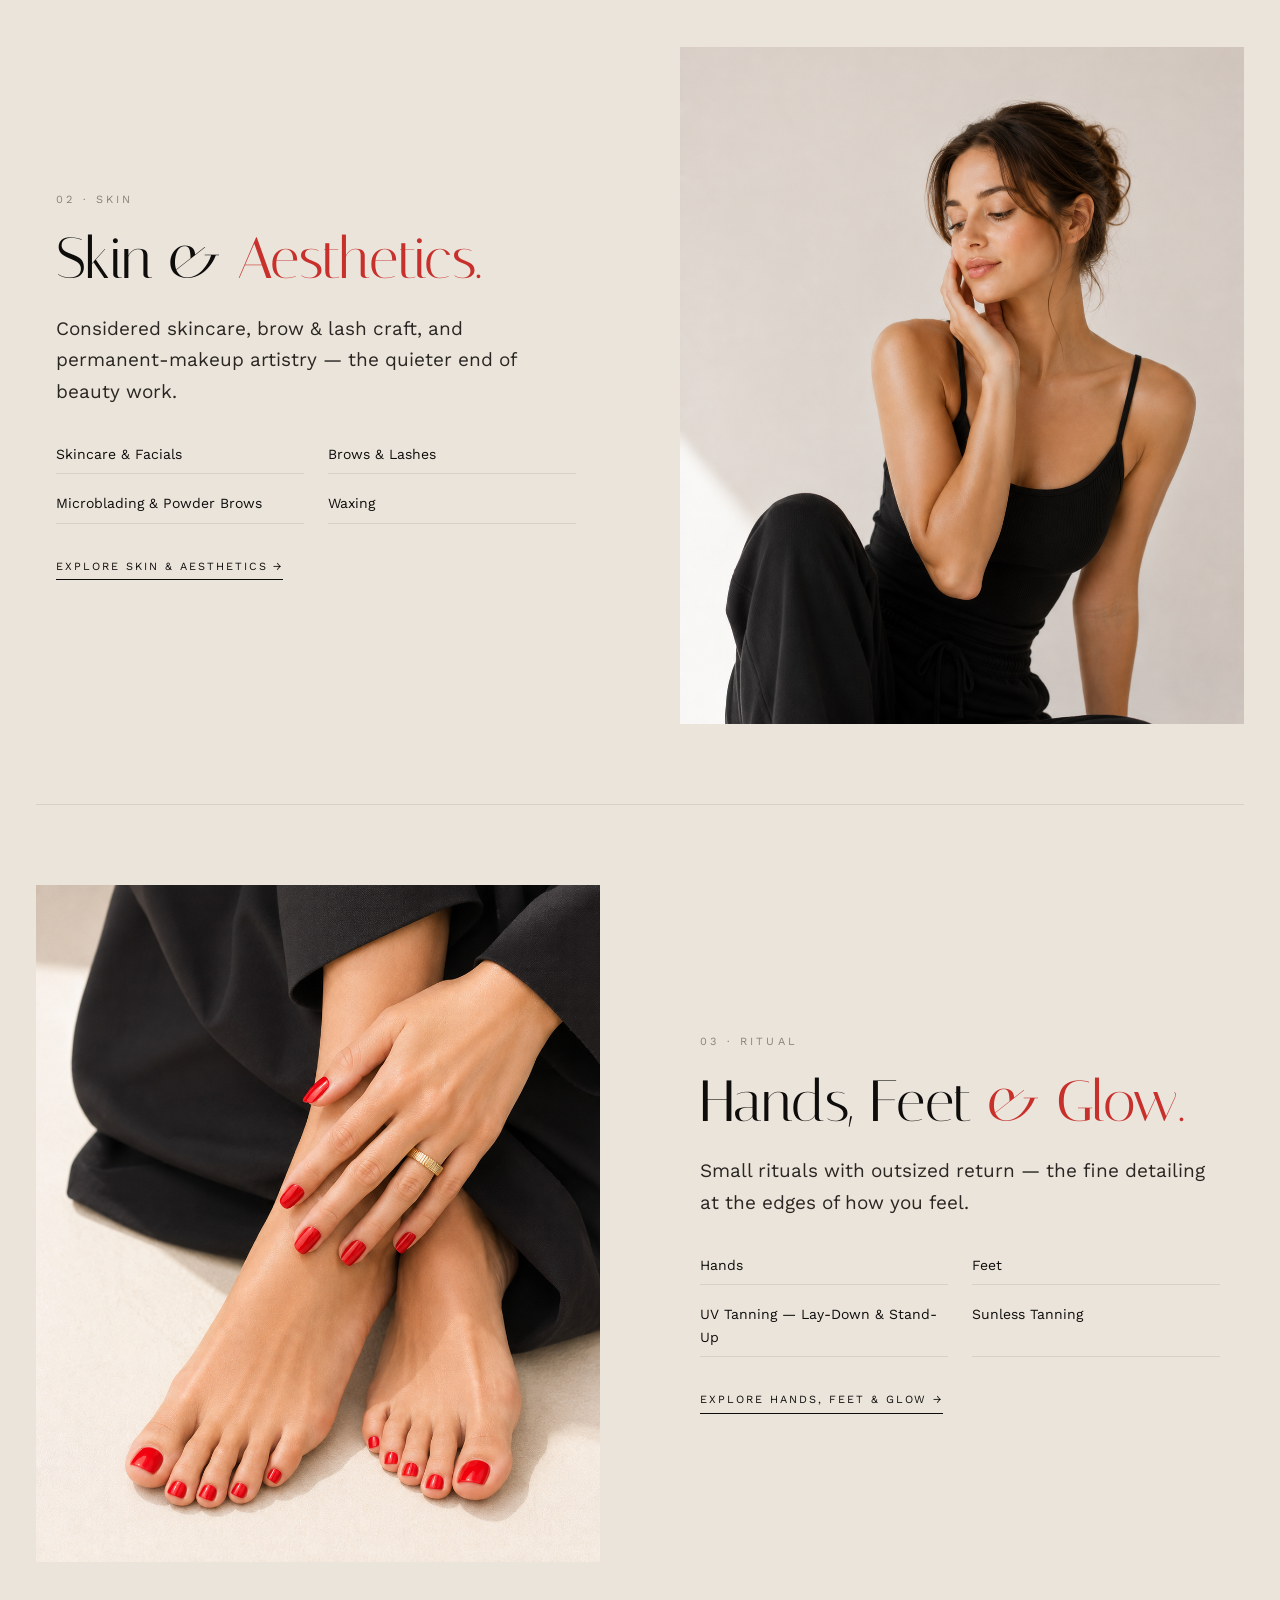
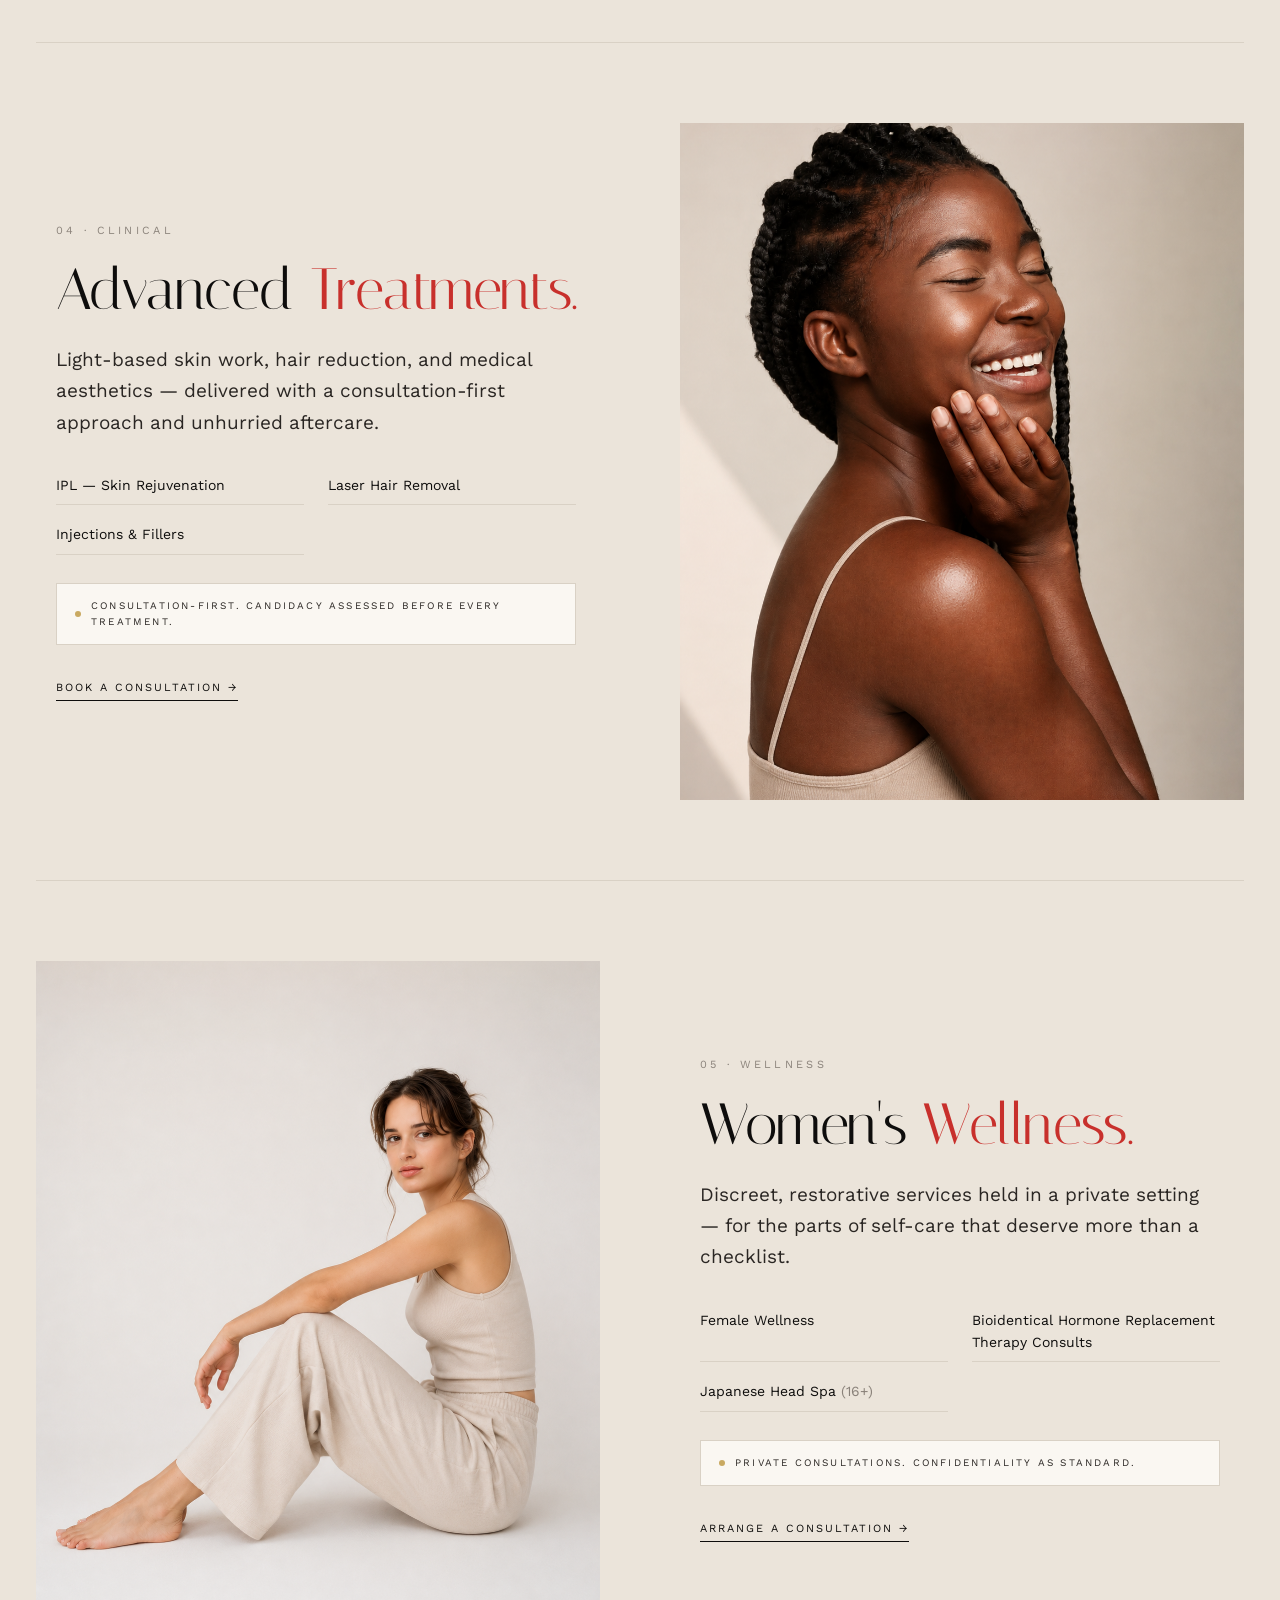
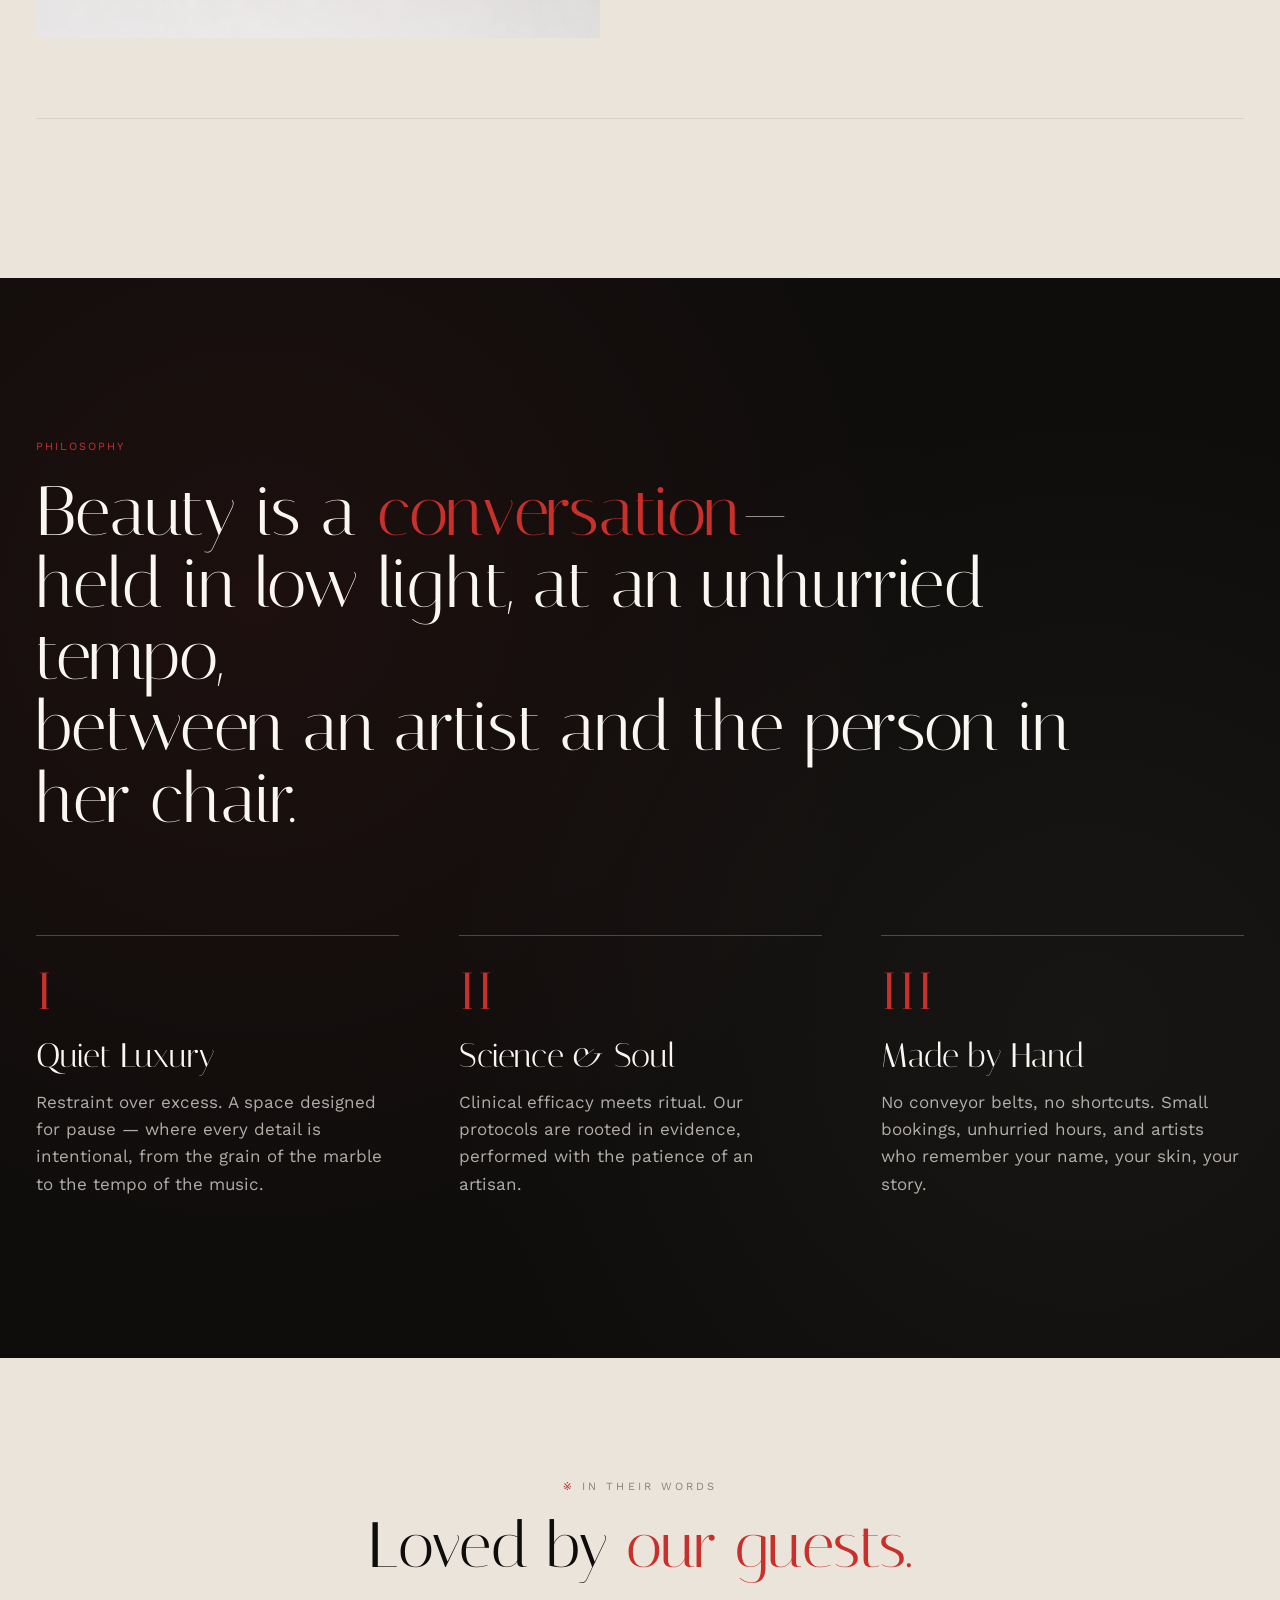
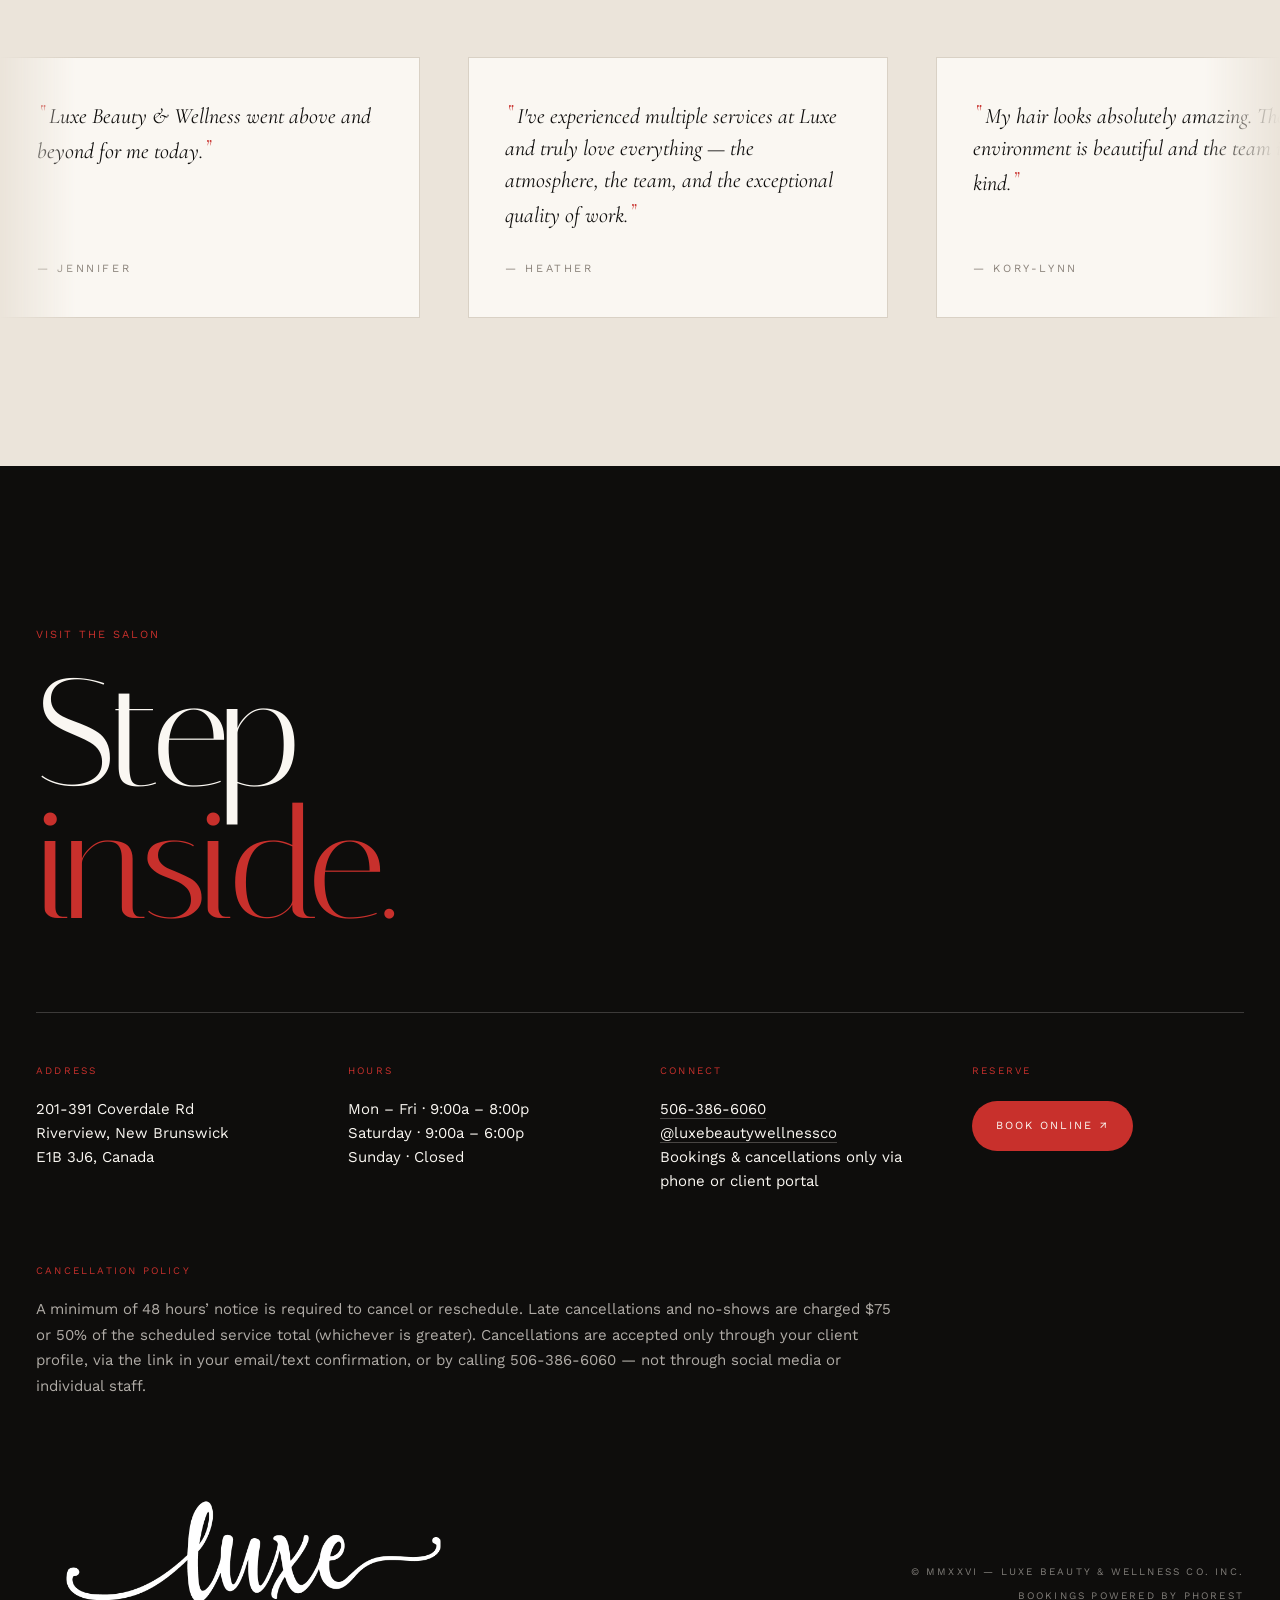
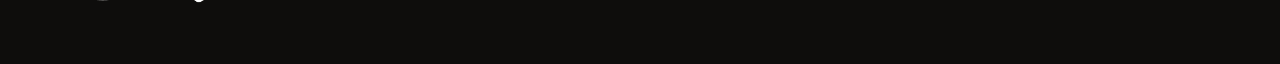
==== commit 73702e3c: "Move founder section between services tabs and worlds; nav follows new flow" ====
--- a/index.html
+++ b/index.html
@@ -24,8 +24,8 @@
   </a>
   <nav class="desktop-nav" aria-label="Primary">
     <a href="#home"       class="mono nav-link" data-nav="home">Home</a>
+    <a href="#services"   class="mono nav-link" data-nav="services">Services</a>
     <a href="#founder"    class="mono nav-link" data-nav="founder">Founder</a>
-    <a href="#services"   class="mono nav-link" data-nav="services">Services</a>
     <a href="#philosophy" class="mono nav-link" data-nav="philosophy">Philosophy</a>
     <a href="#contact"    class="mono nav-link" data-nav="contact">Visit</a>
   </nav>
@@ -164,6 +164,194 @@
     </div>
   </div>
 
+  <!-- ============ SERVICES ============ -->
+  <section id="services" class="services">
+    <div class="wrap">
+      <div class="services-head">
+        <div class="reveal">
+          <div class="mono muted mb">The Menu</div>
+          <h2 class="display services-title">
+            Rituals,<br>
+            <span class="italic red">not</span> appointments.
+          </h2>
+        </div>
+        <p class="services-intro reveal">
+          Every treatment is performed by one artist, from start to finish — so the rhythm of your visit is never broken. Pricing and durations are available inside our booking system.
+        </p>
+      </div>
+
+      <div class="tabs" role="tablist">
+        <button class="tab mono active" role="tab" data-tab="face"><span class="tab-n">01</span>Face &amp; Skin</button>
+        <button class="tab mono"        role="tab" data-tab="body"><span class="tab-n">02</span>Body</button>
+        <button class="tab mono"        role="tab" data-tab="hair"><span class="tab-n">03</span>Hair</button>
+        <button class="tab mono"        role="tab" data-tab="handsfeet"><span class="tab-n">04</span>Hands &amp; Feet</button>
+        <button class="tab mono"        role="tab" data-tab="wellness"><span class="tab-n">05</span>Wellness</button>
+      </div>
+
+      <div class="tab-panels">
+        <div class="tab-panel active" data-panel="face">
+          <a class="service-row" href="https://www.phorest.com/salon/luxebeautywellnessco" target="_blank" rel="noreferrer">
+            <span class="mono mono-sm muted s-n">N°01</span>
+            <span class="display s-name">Skincare</span>
+            <span class="s-note">Bespoke facials and skin treatments tailored to your concerns.</span>
+            <span class="mono s-count">5 services</span>
+            <span class="s-arrow">→</span>
+          </a>
+          <a class="service-row" href="https://www.phorest.com/salon/luxebeautywellnessco" target="_blank" rel="noreferrer">
+            <span class="mono mono-sm muted s-n">N°02</span>
+            <span class="display s-name">IPL — Skin Rejuvenation</span>
+            <span class="s-note">Light-based treatments to refine tone, texture and pigmentation.</span>
+            <span class="mono s-count">4 services</span>
+            <span class="s-arrow">→</span>
+          </a>
+          <a class="service-row" href="https://www.phorest.com/salon/luxebeautywellnessco" target="_blank" rel="noreferrer">
+            <span class="mono mono-sm muted s-n">N°03</span>
+            <span class="display s-name">Brows &amp; Lashes</span>
+            <span class="s-note">Lamination, tint, extensions and lift services.</span>
+            <span class="mono s-count">14 services</span>
+            <span class="s-arrow">→</span>
+          </a>
+          <a class="service-row" href="https://www.phorest.com/salon/luxebeautywellnessco" target="_blank" rel="noreferrer">
+            <span class="mono mono-sm muted s-n">N°04</span>
+            <span class="display s-name">Microblading &amp; Powder Brows</span>
+            <span class="s-note">Semi-permanent brow artistry, shaped to the face.</span>
+            <span class="mono s-count">6 services</span>
+            <span class="s-arrow">→</span>
+          </a>
+          <a class="service-row" href="https://www.phorest.com/salon/luxebeautywellnessco" target="_blank" rel="noreferrer">
+            <span class="mono mono-sm muted s-n">N°05</span>
+            <span class="display s-name">Makeup</span>
+            <span class="s-note">Event and occasion makeup.</span>
+            <span class="mono s-count">1 service</span>
+            <span class="s-arrow">→</span>
+          </a>
+        </div>
+
+        <div class="tab-panel" data-panel="body">
+          <a class="service-row" href="https://www.phorest.com/salon/luxebeautywellnessco" target="_blank" rel="noreferrer">
+            <span class="mono mono-sm muted s-n">N°01</span>
+            <span class="display s-name">Laser Hair Removal</span>
+            <span class="s-note">Targeted, progressive hair reduction across the body.</span>
+            <span class="mono s-count">22 services</span>
+            <span class="s-arrow">→</span>
+          </a>
+          <a class="service-row" href="https://www.phorest.com/salon/luxebeautywellnessco" target="_blank" rel="noreferrer">
+            <span class="mono mono-sm muted s-n">N°02</span>
+            <span class="display s-name">Waxing</span>
+            <span class="s-note">Precision waxing for face and body.</span>
+            <span class="mono s-count">17 services</span>
+            <span class="s-arrow">→</span>
+          </a>
+          <a class="service-row" href="https://www.phorest.com/salon/luxebeautywellnessco" target="_blank" rel="noreferrer">
+            <span class="mono mono-sm muted s-n">N°03</span>
+            <span class="display s-name">Japanese Head Spa</span>
+            <span class="s-note">Ritual scalp and hair therapy. Ages 16 and up.</span>
+            <span class="mono s-count">4 services</span>
+            <span class="s-arrow">→</span>
+          </a>
+          <a class="service-row" href="https://www.phorest.com/salon/luxebeautywellnessco" target="_blank" rel="noreferrer">
+            <span class="mono mono-sm muted s-n">N°04</span>
+            <span class="display s-name">Injections &amp; Fillers</span>
+            <span class="s-note">Medical aesthetic treatments.</span>
+            <span class="mono s-count">2 services</span>
+            <span class="s-arrow">→</span>
+          </a>
+        </div>
+
+        <div class="tab-panel" data-panel="hair">
+          <a class="service-row" href="https://www.phorest.com/salon/luxebeautywellnessco" target="_blank" rel="noreferrer">
+            <span class="mono mono-sm muted s-n">N°01</span>
+            <span class="display s-name">Haircuts</span>
+            <span class="s-note">Cuts considered to the shape of your face and hair type.</span>
+            <span class="mono s-count">3 services</span>
+            <span class="s-arrow">→</span>
+          </a>
+          <a class="service-row" href="https://www.phorest.com/salon/luxebeautywellnessco" target="_blank" rel="noreferrer">
+            <span class="mono mono-sm muted s-n">N°02</span>
+            <span class="display s-name">Colour &amp; Highlights</span>
+            <span class="s-note">Single process, dimensional colour, balayage and beyond.</span>
+            <span class="mono s-count">16 services</span>
+            <span class="s-arrow">→</span>
+          </a>
+          <a class="service-row" href="https://www.phorest.com/salon/luxebeautywellnessco" target="_blank" rel="noreferrer">
+            <span class="mono mono-sm muted s-n">N°03</span>
+            <span class="display s-name">Hair Styling</span>
+            <span class="s-note">Blowouts and occasion styling.</span>
+            <span class="mono s-count">3 services</span>
+            <span class="s-arrow">→</span>
+          </a>
+          <a class="service-row" href="https://www.phorest.com/salon/luxebeautywellnessco" target="_blank" rel="noreferrer">
+            <span class="mono mono-sm muted s-n">N°04</span>
+            <span class="display s-name">Hair Extensions</span>
+            <span class="s-note">Application and maintenance of premium extensions.</span>
+            <span class="mono s-count">14 services</span>
+            <span class="s-arrow">→</span>
+          </a>
+          <a class="service-row" href="https://www.phorest.com/salon/luxebeautywellnessco" target="_blank" rel="noreferrer">
+            <span class="mono mono-sm muted s-n">N°05</span>
+            <span class="display s-name">Perms &amp; Smoothing Treatments</span>
+            <span class="s-note">Texture and smoothing services.</span>
+            <span class="mono s-count">8 services</span>
+            <span class="s-arrow">→</span>
+          </a>
+          <a class="service-row" href="https://www.phorest.com/salon/luxebeautywellnessco" target="_blank" rel="noreferrer">
+            <span class="mono mono-sm muted s-n">N°06</span>
+            <span class="display s-name">Braid, Synthetic Dreads &amp; Extension Art</span>
+            <span class="s-note">Protective, decorative and specialty braid work.</span>
+            <span class="mono s-count">8 services</span>
+            <span class="s-arrow">→</span>
+          </a>
+        </div>
+
+        <div class="tab-panel" data-panel="handsfeet">
+          <a class="service-row" href="https://www.phorest.com/salon/luxebeautywellnessco" target="_blank" rel="noreferrer">
+            <span class="mono mono-sm muted s-n">N°01</span>
+            <span class="display s-name">Hands</span>
+            <span class="s-note">Manicures and hand care services.</span>
+            <span class="mono s-count">8 services</span>
+            <span class="s-arrow">→</span>
+          </a>
+          <a class="service-row" href="https://www.phorest.com/salon/luxebeautywellnessco" target="_blank" rel="noreferrer">
+            <span class="mono mono-sm muted s-n">N°02</span>
+            <span class="display s-name">Feet</span>
+            <span class="s-note">Pedicures and foot care services.</span>
+            <span class="mono s-count">3 services</span>
+            <span class="s-arrow">→</span>
+          </a>
+        </div>
+
+        <div class="tab-panel" data-panel="wellness">
+          <a class="service-row" href="https://www.phorest.com/salon/luxebeautywellnessco" target="_blank" rel="noreferrer">
+            <span class="mono mono-sm muted s-n">N°01</span>
+            <span class="display s-name">Female Wellness</span>
+            <span class="s-note">Specialty women’s wellness services.</span>
+            <span class="mono s-count">2 services</span>
+            <span class="s-arrow">→</span>
+          </a>
+          <a class="service-row" href="https://www.phorest.com/salon/luxebeautywellnessco" target="_blank" rel="noreferrer">
+            <span class="mono mono-sm muted s-n">N°02</span>
+            <span class="display s-name">Bioidentical Hormone Replacement Therapy Consults</span>
+            <span class="s-note">Consultations for BHRT.</span>
+            <span class="mono s-count">1 service</span>
+            <span class="s-arrow">→</span>
+          </a>
+          <a class="service-row" href="https://www.phorest.com/salon/luxebeautywellnessco" target="_blank" rel="noreferrer">
+            <span class="mono mono-sm muted s-n">N°03</span>
+            <span class="display s-name">UV &amp; Sunless Tanning</span>
+            <span class="s-note">Stand-up, lay-down and sunless tanning options.</span>
+            <span class="mono s-count">3 services</span>
+            <span class="s-arrow">→</span>
+          </a>
+        </div>
+      </div>
+
+      <div class="services-foot reveal">
+        <p class="muted italic">Pricing and durations are kept current inside our booking system.</p>
+        <a href="https://www.phorest.com/salon/luxebeautywellnessco" target="_blank" rel="noreferrer" class="mono btn-outline">View full menu &amp; book ↗</a>
+      </div>
+    </div>
+  </section>
+
   <!-- ============ FOUNDER ============ -->
   <section id="founder" class="founder">
     <div class="wrap">
@@ -188,194 +376,6 @@
           </div>
           <div class="fd-vert mono mono-sm">ASHLEY MCDAVID — OWNER &amp; FOUNDER</div>
         </div>
-      </div>
-    </div>
-  </section>
-
-  <!-- ============ SERVICES ============ -->
-  <section id="services" class="services">
-    <div class="wrap">
-      <div class="services-head">
-        <div class="reveal">
-          <div class="mono muted mb">The Menu</div>
-          <h2 class="display services-title">
-            Rituals,<br>
-            <span class="italic red">not</span> appointments.
-          </h2>
-        </div>
-        <p class="services-intro reveal">
-          Every treatment is performed by one artist, from start to finish — so the rhythm of your visit is never broken. Pricing and durations are available inside our booking system.
-        </p>
-      </div>
-
-      <div class="tabs" role="tablist">
-        <button class="tab mono active" role="tab" data-tab="face"><span class="tab-n">01</span>Face &amp; Skin</button>
-        <button class="tab mono"        role="tab" data-tab="body"><span class="tab-n">02</span>Body</button>
-        <button class="tab mono"        role="tab" data-tab="hair"><span class="tab-n">03</span>Hair</button>
-        <button class="tab mono"        role="tab" data-tab="handsfeet"><span class="tab-n">04</span>Hands &amp; Feet</button>
-        <button class="tab mono"        role="tab" data-tab="wellness"><span class="tab-n">05</span>Wellness</button>
-      </div>
-
-      <div class="tab-panels">
-        <div class="tab-panel active" data-panel="face">
-          <a class="service-row" href="https://www.phorest.com/salon/luxebeautywellnessco" target="_blank" rel="noreferrer">
-            <span class="mono mono-sm muted s-n">N°01</span>
-            <span class="display s-name">Skincare</span>
-            <span class="s-note">Bespoke facials and skin treatments tailored to your concerns.</span>
-            <span class="mono s-count">5 services</span>
-            <span class="s-arrow">→</span>
-          </a>
-          <a class="service-row" href="https://www.phorest.com/salon/luxebeautywellnessco" target="_blank" rel="noreferrer">
-            <span class="mono mono-sm muted s-n">N°02</span>
-            <span class="display s-name">IPL — Skin Rejuvenation</span>
-            <span class="s-note">Light-based treatments to refine tone, texture and pigmentation.</span>
-            <span class="mono s-count">4 services</span>
-            <span class="s-arrow">→</span>
-          </a>
-          <a class="service-row" href="https://www.phorest.com/salon/luxebeautywellnessco" target="_blank" rel="noreferrer">
-            <span class="mono mono-sm muted s-n">N°03</span>
-            <span class="display s-name">Brows &amp; Lashes</span>
-            <span class="s-note">Lamination, tint, extensions and lift services.</span>
-            <span class="mono s-count">14 services</span>
-            <span class="s-arrow">→</span>
-          </a>
-          <a class="service-row" href="https://www.phorest.com/salon/luxebeautywellnessco" target="_blank" rel="noreferrer">
-            <span class="mono mono-sm muted s-n">N°04</span>
-            <span class="display s-name">Microblading &amp; Powder Brows</span>
-            <span class="s-note">Semi-permanent brow artistry, shaped to the face.</span>
-            <span class="mono s-count">6 services</span>
-            <span class="s-arrow">→</span>
-          </a>
-          <a class="service-row" href="https://www.phorest.com/salon/luxebeautywellnessco" target="_blank" rel="noreferrer">
-            <span class="mono mono-sm muted s-n">N°05</span>
-            <span class="display s-name">Makeup</span>
-            <span class="s-note">Event and occasion makeup.</span>
-            <span class="mono s-count">1 service</span>
-            <span class="s-arrow">→</span>
-          </a>
-        </div>
-
-        <div class="tab-panel" data-panel="body">
-          <a class="service-row" href="https://www.phorest.com/salon/luxebeautywellnessco" target="_blank" rel="noreferrer">
-            <span class="mono mono-sm muted s-n">N°01</span>
-            <span class="display s-name">Laser Hair Removal</span>
-            <span class="s-note">Targeted, progressive hair reduction across the body.</span>
-            <span class="mono s-count">22 services</span>
-            <span class="s-arrow">→</span>
-          </a>
-          <a class="service-row" href="https://www.phorest.com/salon/luxebeautywellnessco" target="_blank" rel="noreferrer">
-            <span class="mono mono-sm muted s-n">N°02</span>
-            <span class="display s-name">Waxing</span>
-            <span class="s-note">Precision waxing for face and body.</span>
-            <span class="mono s-count">17 services</span>
-            <span class="s-arrow">→</span>
-          </a>
-          <a class="service-row" href="https://www.phorest.com/salon/luxebeautywellnessco" target="_blank" rel="noreferrer">
-            <span class="mono mono-sm muted s-n">N°03</span>
-            <span class="display s-name">Japanese Head Spa</span>
-            <span class="s-note">Ritual scalp and hair therapy. Ages 16 and up.</span>
-            <span class="mono s-count">4 services</span>
-            <span class="s-arrow">→</span>
-          </a>
-          <a class="service-row" href="https://www.phorest.com/salon/luxebeautywellnessco" target="_blank" rel="noreferrer">
-            <span class="mono mono-sm muted s-n">N°04</span>
-            <span class="display s-name">Injections &amp; Fillers</span>
-            <span class="s-note">Medical aesthetic treatments.</span>
-            <span class="mono s-count">2 services</span>
-            <span class="s-arrow">→</span>
-          </a>
-        </div>
-
-        <div class="tab-panel" data-panel="hair">
-          <a class="service-row" href="https://www.phorest.com/salon/luxebeautywellnessco" target="_blank" rel="noreferrer">
-            <span class="mono mono-sm muted s-n">N°01</span>
-            <span class="display s-name">Haircuts</span>
-            <span class="s-note">Cuts considered to the shape of your face and hair type.</span>
-            <span class="mono s-count">3 services</span>
-            <span class="s-arrow">→</span>
-          </a>
-          <a class="service-row" href="https://www.phorest.com/salon/luxebeautywellnessco" target="_blank" rel="noreferrer">
-            <span class="mono mono-sm muted s-n">N°02</span>
-            <span class="display s-name">Colour &amp; Highlights</span>
-            <span class="s-note">Single process, dimensional colour, balayage and beyond.</span>
-            <span class="mono s-count">16 services</span>
-            <span class="s-arrow">→</span>
-          </a>
-          <a class="service-row" href="https://www.phorest.com/salon/luxebeautywellnessco" target="_blank" rel="noreferrer">
-            <span class="mono mono-sm muted s-n">N°03</span>
-            <span class="display s-name">Hair Styling</span>
-            <span class="s-note">Blowouts and occasion styling.</span>
-            <span class="mono s-count">3 services</span>
-            <span class="s-arrow">→</span>
-          </a>
-          <a class="service-row" href="https://www.phorest.com/salon/luxebeautywellnessco" target="_blank" rel="noreferrer">
-            <span class="mono mono-sm muted s-n">N°04</span>
-            <span class="display s-name">Hair Extensions</span>
-            <span class="s-note">Application and maintenance of premium extensions.</span>
-            <span class="mono s-count">14 services</span>
-            <span class="s-arrow">→</span>
-          </a>
-          <a class="service-row" href="https://www.phorest.com/salon/luxebeautywellnessco" target="_blank" rel="noreferrer">
-            <span class="mono mono-sm muted s-n">N°05</span>
-            <span class="display s-name">Perms &amp; Smoothing Treatments</span>
-            <span class="s-note">Texture and smoothing services.</span>
-            <span class="mono s-count">8 services</span>
-            <span class="s-arrow">→</span>
-          </a>
-          <a class="service-row" href="https://www.phorest.com/salon/luxebeautywellnessco" target="_blank" rel="noreferrer">
-            <span class="mono mono-sm muted s-n">N°06</span>
-            <span class="display s-name">Braid, Synthetic Dreads &amp; Extension Art</span>
-            <span class="s-note">Protective, decorative and specialty braid work.</span>
-            <span class="mono s-count">8 services</span>
-            <span class="s-arrow">→</span>
-          </a>
-        </div>
-
-        <div class="tab-panel" data-panel="handsfeet">
-          <a class="service-row" href="https://www.phorest.com/salon/luxebeautywellnessco" target="_blank" rel="noreferrer">
-            <span class="mono mono-sm muted s-n">N°01</span>
-            <span class="display s-name">Hands</span>
-            <span class="s-note">Manicures and hand care services.</span>
-            <span class="mono s-count">8 services</span>
-            <span class="s-arrow">→</span>
-          </a>
-          <a class="service-row" href="https://www.phorest.com/salon/luxebeautywellnessco" target="_blank" rel="noreferrer">
-            <span class="mono mono-sm muted s-n">N°02</span>
-            <span class="display s-name">Feet</span>
-            <span class="s-note">Pedicures and foot care services.</span>
-            <span class="mono s-count">3 services</span>
-            <span class="s-arrow">→</span>
-          </a>
-        </div>
-
-        <div class="tab-panel" data-panel="wellness">
-          <a class="service-row" href="https://www.phorest.com/salon/luxebeautywellnessco" target="_blank" rel="noreferrer">
-            <span class="mono mono-sm muted s-n">N°01</span>
-            <span class="display s-name">Female Wellness</span>
-            <span class="s-note">Specialty women’s wellness services.</span>
-            <span class="mono s-count">2 services</span>
-            <span class="s-arrow">→</span>
-          </a>
-          <a class="service-row" href="https://www.phorest.com/salon/luxebeautywellnessco" target="_blank" rel="noreferrer">
-            <span class="mono mono-sm muted s-n">N°02</span>
-            <span class="display s-name">Bioidentical Hormone Replacement Therapy Consults</span>
-            <span class="s-note">Consultations for BHRT.</span>
-            <span class="mono s-count">1 service</span>
-            <span class="s-arrow">→</span>
-          </a>
-          <a class="service-row" href="https://www.phorest.com/salon/luxebeautywellnessco" target="_blank" rel="noreferrer">
-            <span class="mono mono-sm muted s-n">N°03</span>
-            <span class="display s-name">UV &amp; Sunless Tanning</span>
-            <span class="s-note">Stand-up, lay-down and sunless tanning options.</span>
-            <span class="mono s-count">3 services</span>
-            <span class="s-arrow">→</span>
-          </a>
-        </div>
-      </div>
-
-      <div class="services-foot reveal">
-        <p class="muted italic">Pricing and durations are kept current inside our booking system.</p>
-        <a href="https://www.phorest.com/salon/luxebeautywellnessco" target="_blank" rel="noreferrer" class="mono btn-outline">View full menu &amp; book ↗</a>
       </div>
     </div>
   </section>
